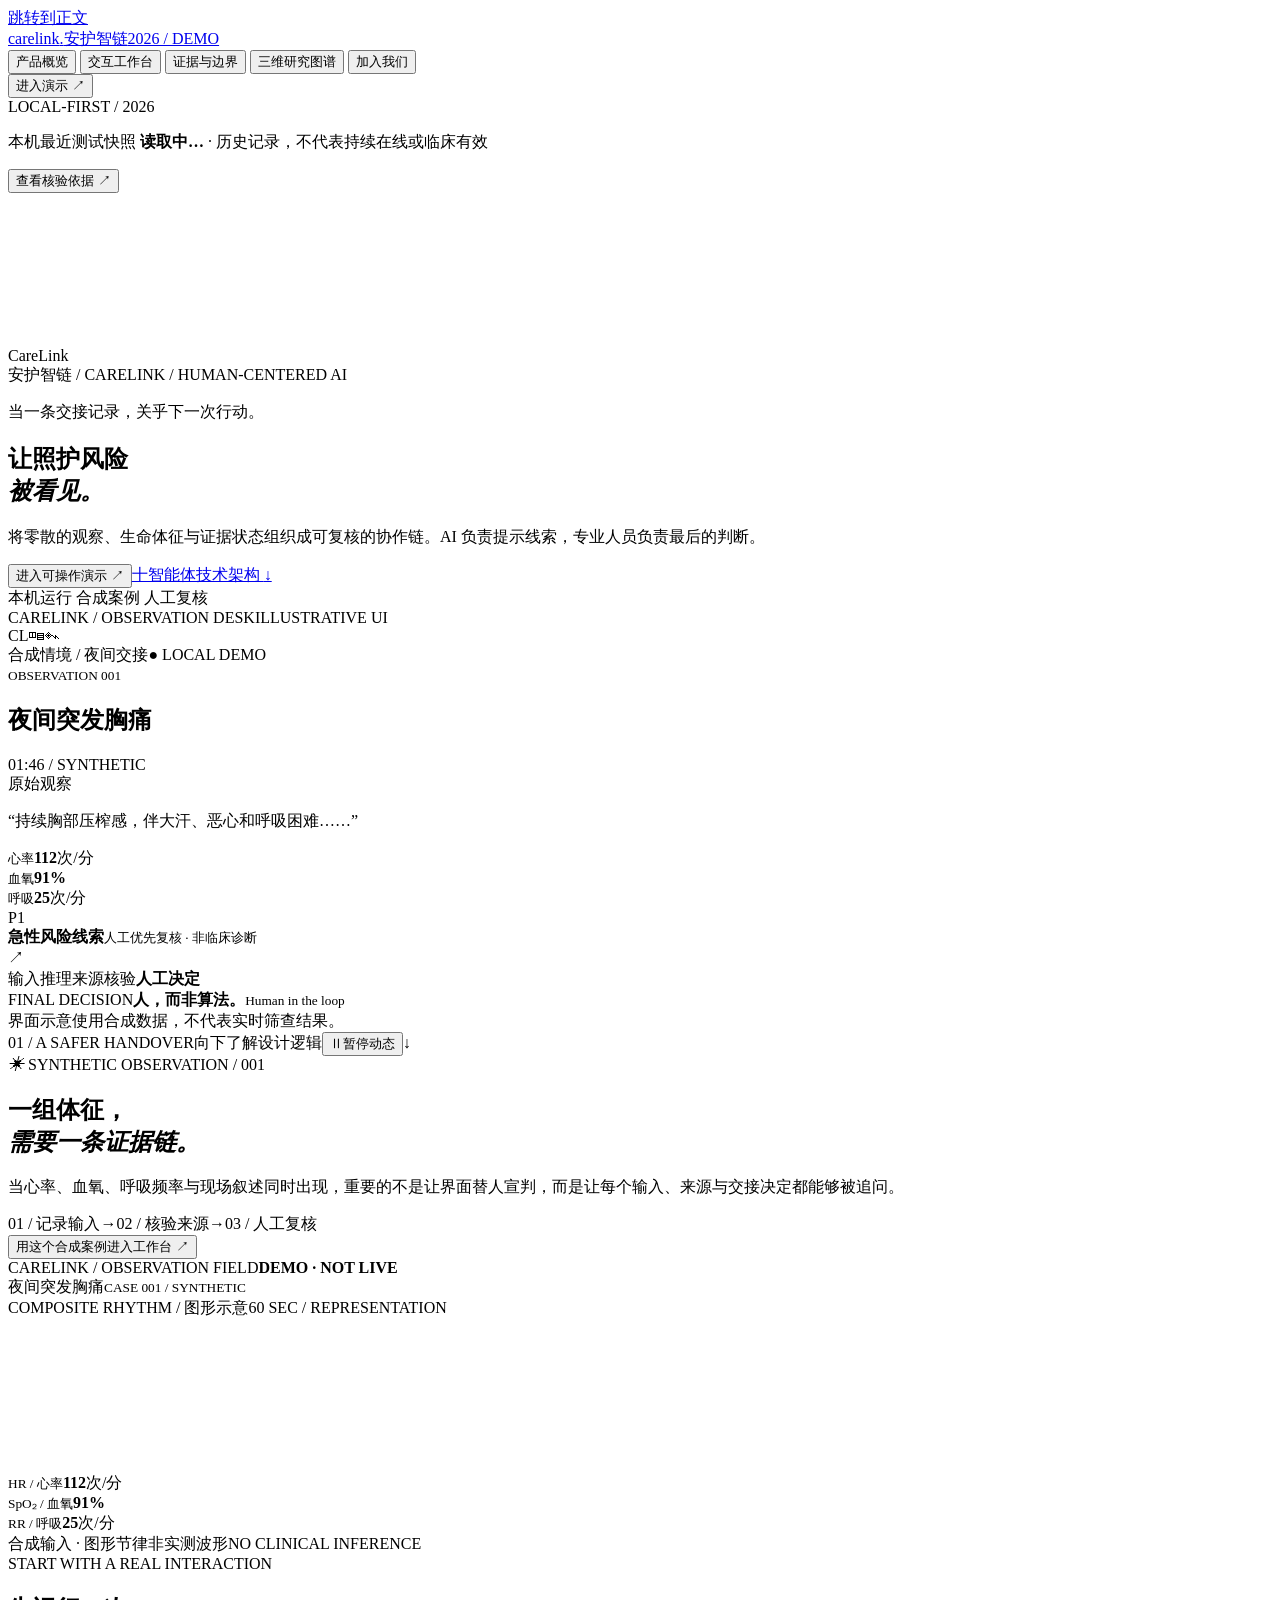
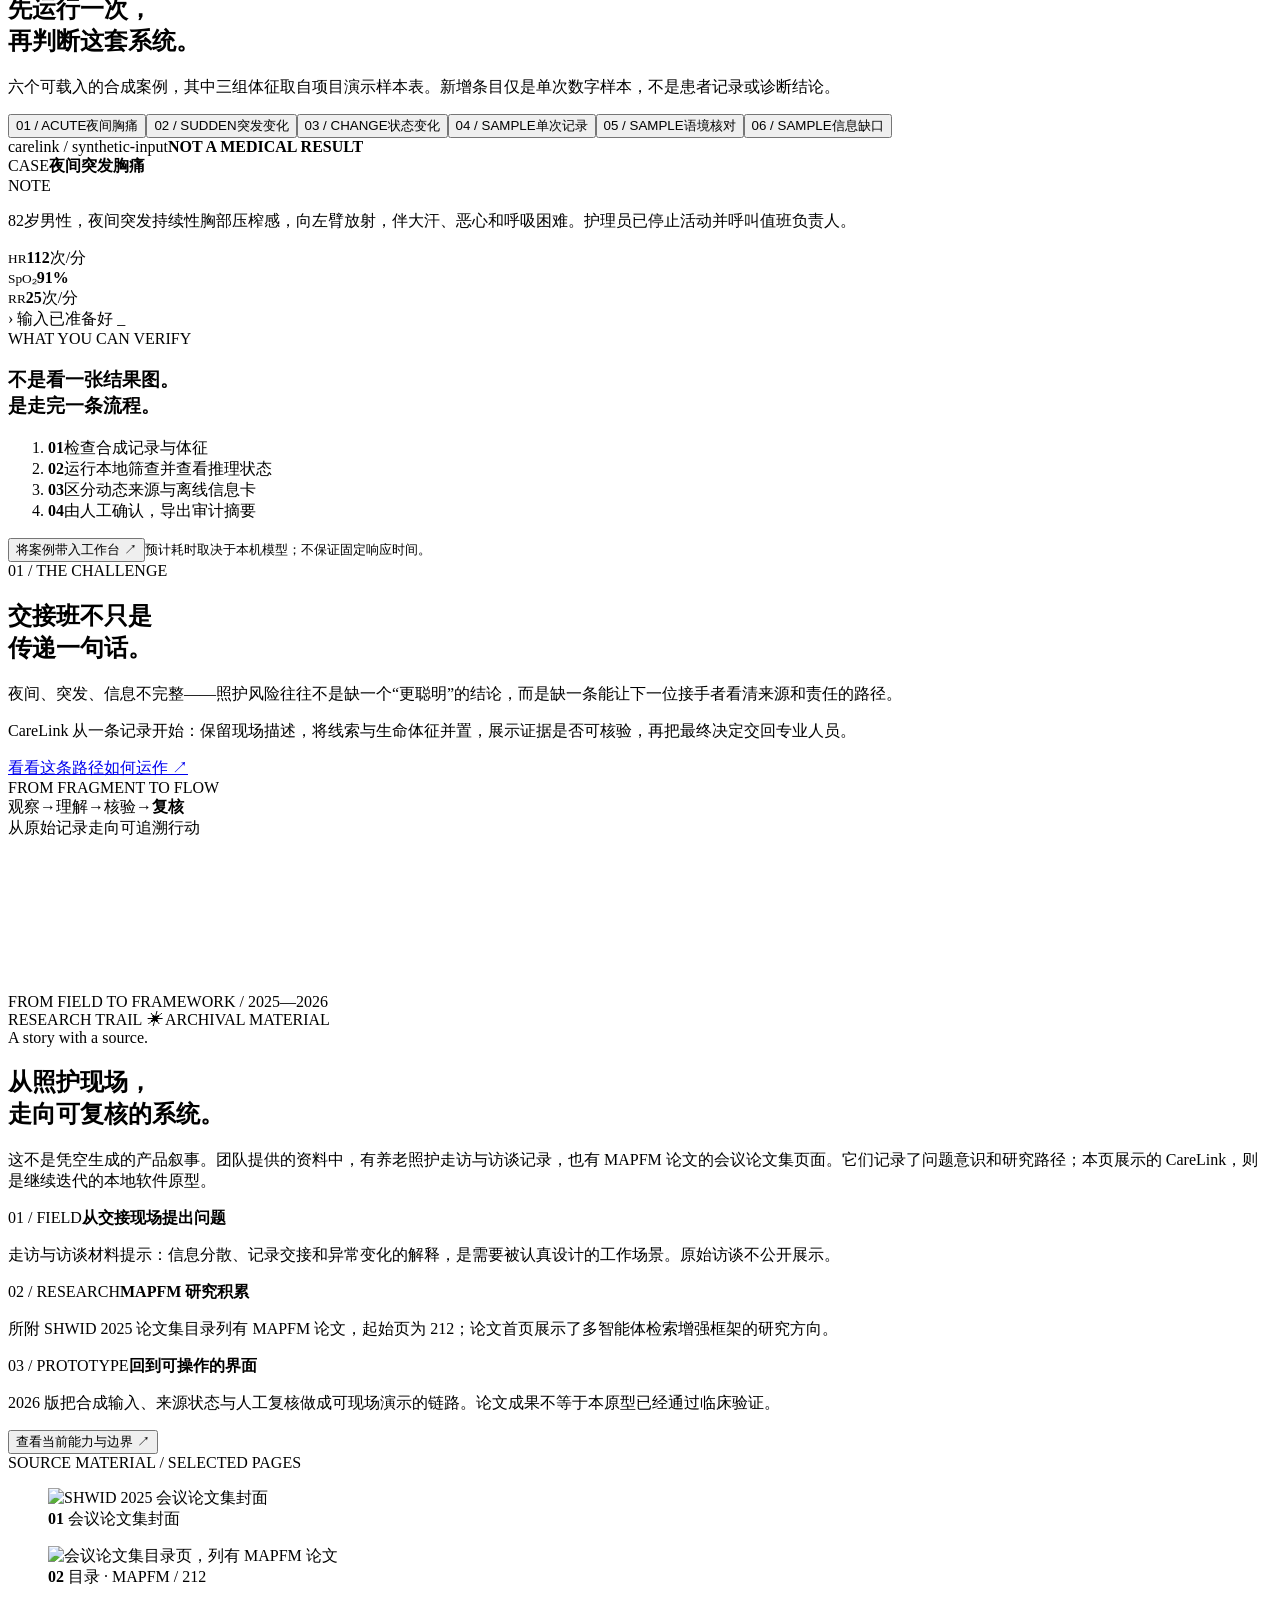
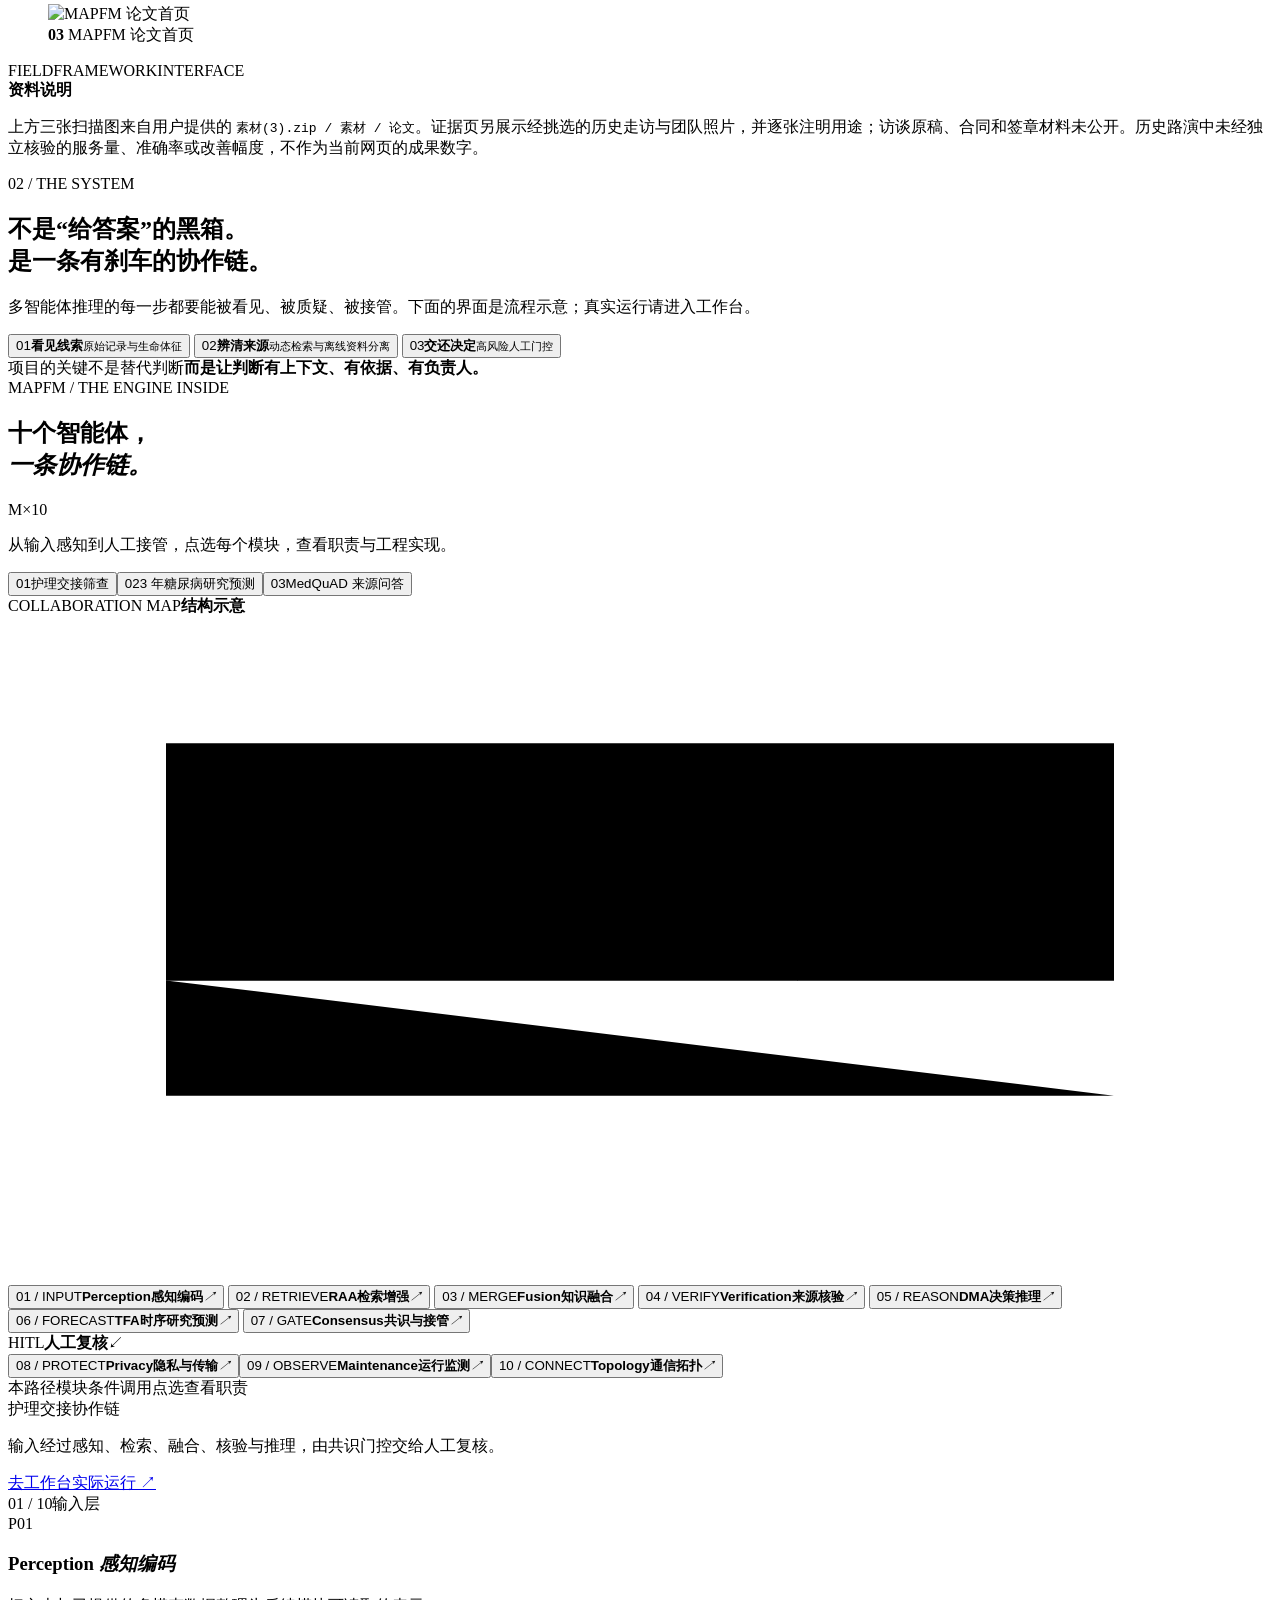
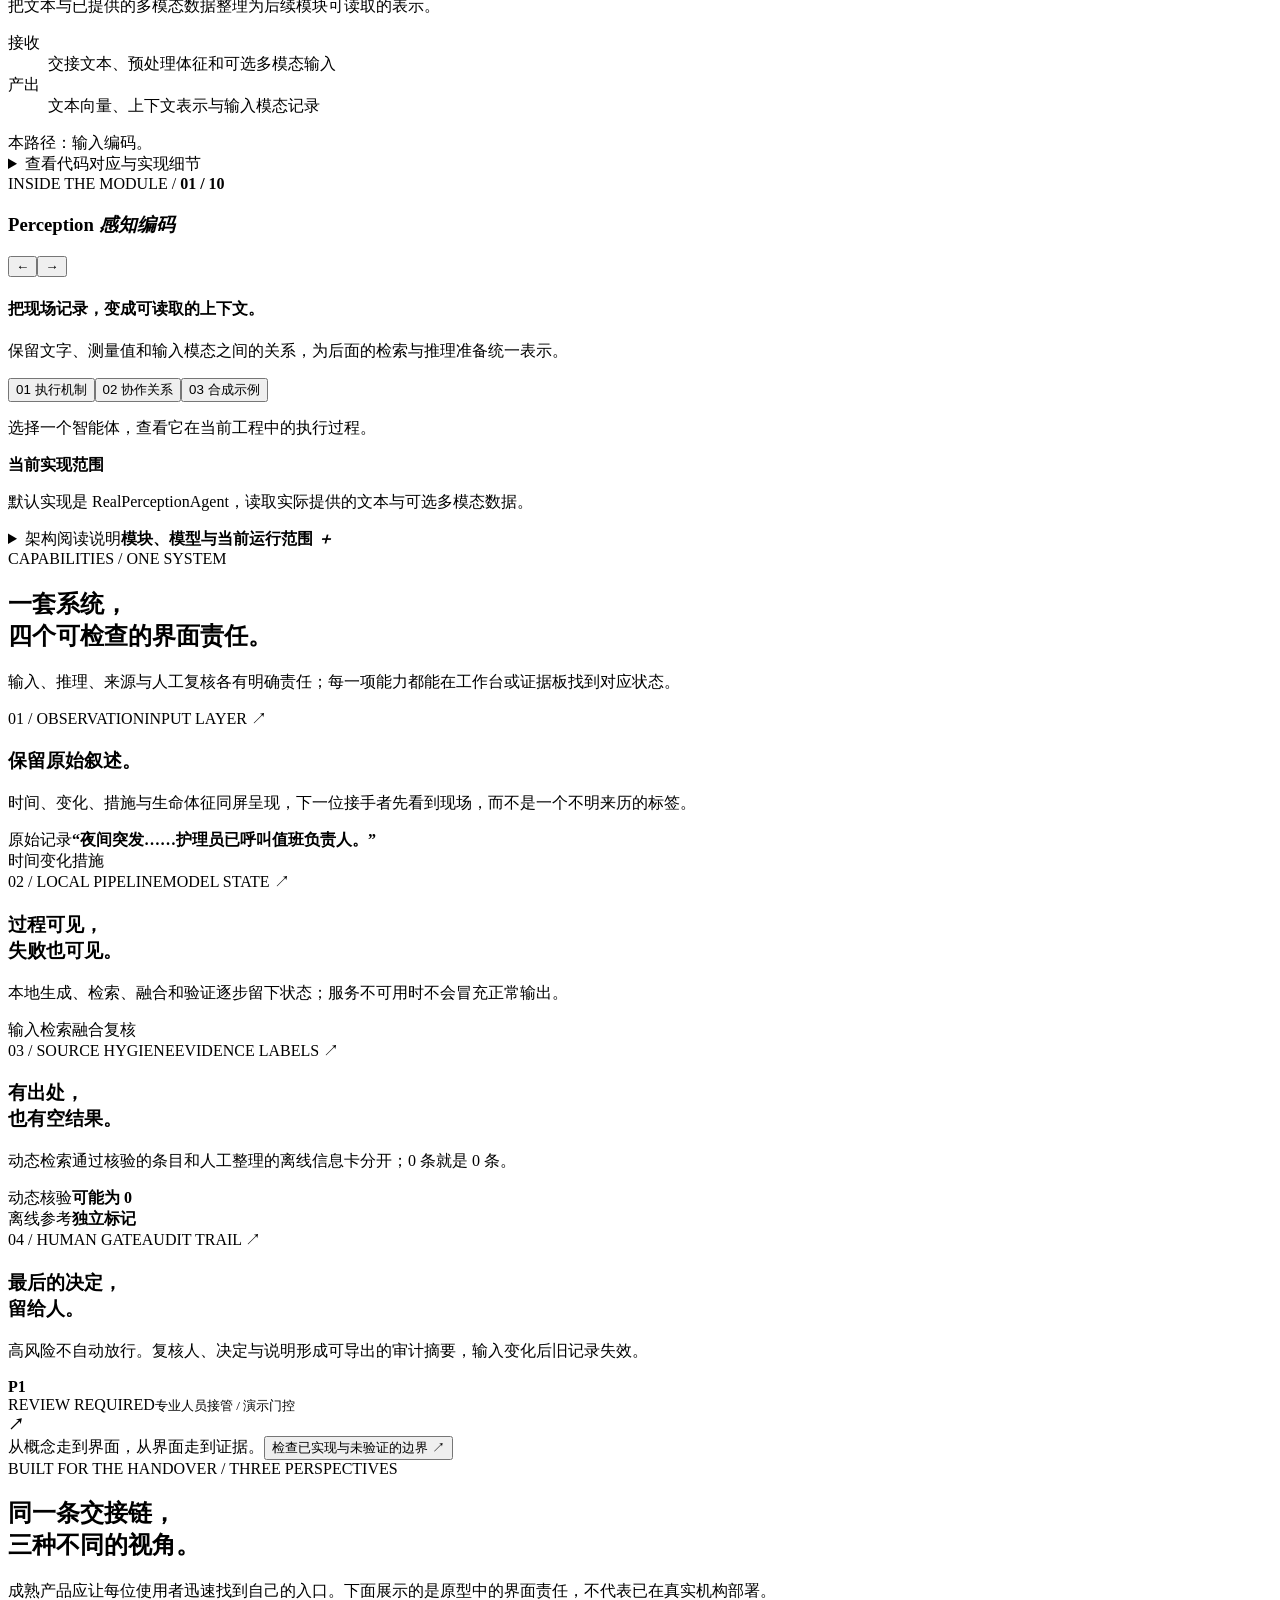
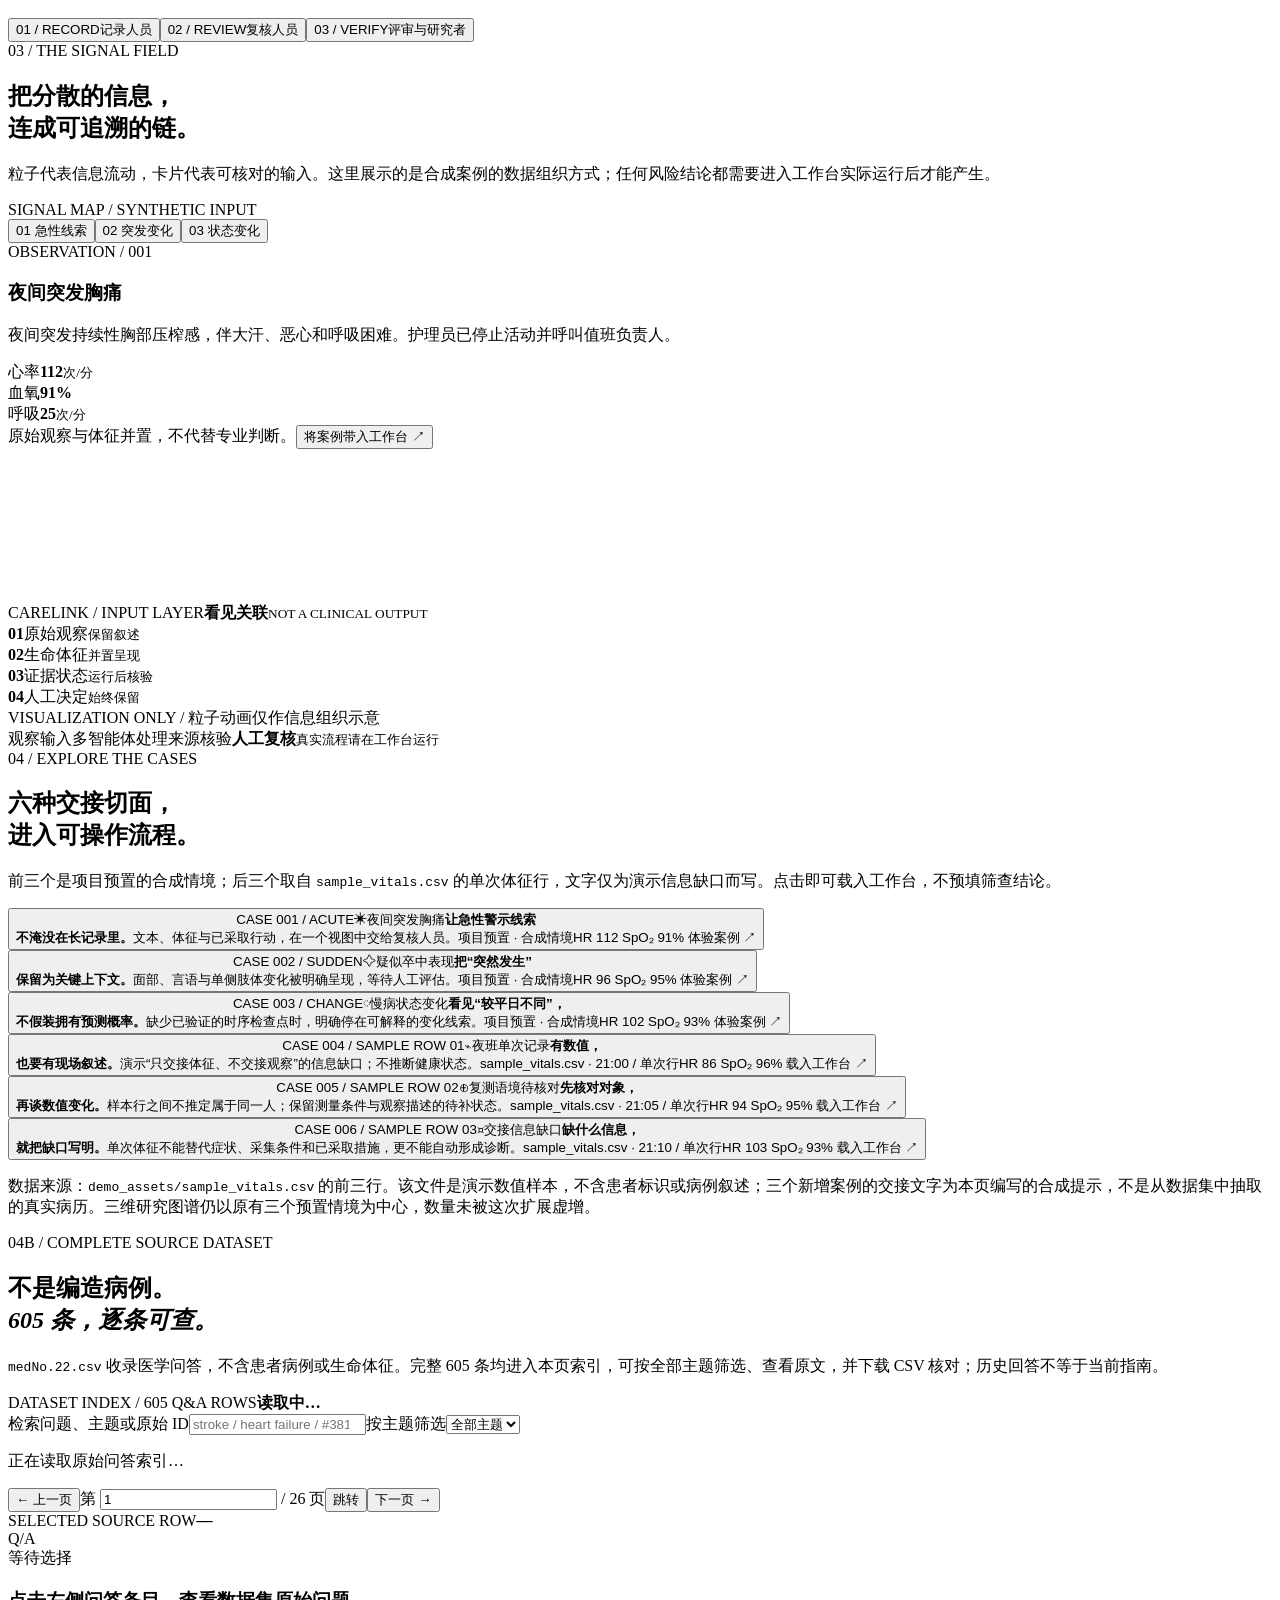
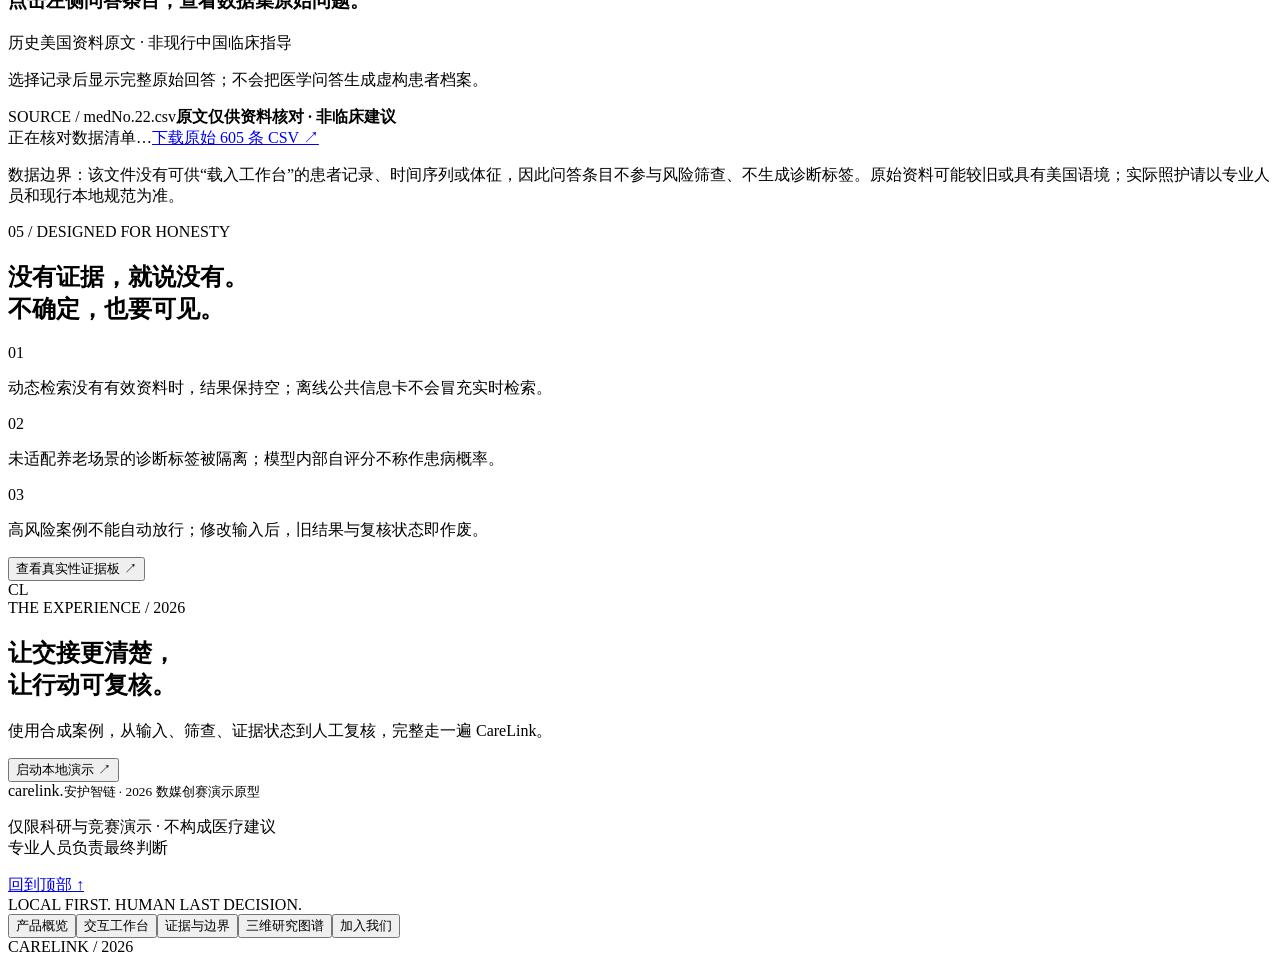
==== index.html @ 4d56eea9 "Publish CareLink website with independent public entry" ====
<!doctype html>
<html lang="zh-CN">
<head>
  <script src="/CareLink-2026/hosting-adapter.js"></script>
  <meta charset="utf-8">
  <meta name="viewport" content="width=device-width, initial-scale=1">
  <meta name="theme-color" content="#101112">
  <meta name="description" content="安护智链 CareLink：面向养老照护交接班的多智能体风险线索筛查、证据核验与人工复核竞赛演示原型。">
  <title>安护智链 CareLink — 让照护风险被看见</title>
  <link rel="stylesheet" href="/CareLink-2026/site.css?v=20261011k">
  <link rel="stylesheet" href="/CareLink-2026/studio.css?v=20261011n">
  <link rel="stylesheet" href="/CareLink-2026/engineering.css?v=20261011a">
  <link rel="stylesheet" href="/CareLink-2026/diabetes.css?v=20261011b">
  <link rel="stylesheet" href="/CareLink-2026/prospective-neural.css?v=20261012c">
  <link rel="stylesheet" href="/CareLink-2026/medquad.css?v=20261012a">
  <link rel="stylesheet" href="/CareLink-2026/medquad-review.css?v=20261014a">
  <link rel="stylesheet" href="/CareLink-2026/medical-language.css?v=20261014a">
  <link rel="stylesheet" href="/CareLink-2026/workspace-guidance.css?v=20261014b">
  <link rel="stylesheet" href="/CareLink-2026/architecture.css?v=20261014c">
  <link rel="stylesheet" href="/CareLink-2026/join-story.css?v=20261020a">
  <script src="/CareLink-2026/particles.js?v=20261011c" defer></script>
  <script src="/CareLink-2026/handoff.js?v=20261014carelink" defer></script>
  <script src="/CareLink-2026/site.js?v=20261014carelink" defer></script>
  <script src="/CareLink-2026/dataset.js?v=20261011d" defer></script>
  <script src="/CareLink-2026/lab-data.js?v=20261014carelink" defer></script>
  <script src="/CareLink-2026/lab3d.js?v=20261014carelink" defer></script>
  <script src="/CareLink-2026/join.js?v=20261014carelink" defer></script>
  <script src="/CareLink-2026/medical.js?v=20261011a" defer></script>
  <script src="/CareLink-2026/diabetes.js?v=20261014carelink" defer></script>
  <script src="/CareLink-2026/prospective-neural.js?v=20261012d" defer></script>
  <script src="/CareLink-2026/medquad.js?v=20261014b" defer></script>
  <script src="/CareLink-2026/medquad-review.js?v=20261014a" defer></script>
  <script src="/CareLink-2026/medical-language.js?v=20261014b" defer></script>
  <script src="/CareLink-2026/architecture-details.js?v=20261014carelink" defer></script>
  <script src="/CareLink-2026/architecture.js?v=20261014c" defer></script>
  <script src="/CareLink-2026/join-story.js?v=20261020a" defer></script>
</head>
<body>
  <a class="skip-link" href="#main">跳转到正文</a>
  <div class="reading-progress" id="reading-progress" aria-hidden="true"></div>
  <div class="site-shell" id="top">
    <header class="site-header">
      <a class="brand" href="/CareLink-2026/" data-nav="home" aria-label="安护智链 CareLink 首页"><span class="brand-mark"><span></span></span><span class="brand-name">carelink<span class="brand-dot">.</span></span><span class="brand-cn">安护智链</span><span class="brand-edition">2026 / DEMO</span></a>
      <nav class="primary-nav" aria-label="主导航">
        <button type="button" data-nav="home" class="nav-link is-active">产品概览</button>
        <button type="button" data-nav="workspace" class="nav-link">交互工作台</button>
        <button type="button" data-nav="evidence" class="nav-link">证据与边界</button>
        <button type="button" data-nav="lab" class="nav-link">三维研究图谱</button>
        <button type="button" data-nav="join" class="nav-link">加入我们</button>
      </nav>
      <button type="button" class="header-action" data-nav="workspace">进入演示 <span aria-hidden="true">↗</span></button>
    </header>
    <div class="release-bar"><div class="wrap release-inner"><span class="release-badge"><i></i> LOCAL-FIRST / 2026</span><p>本机最近测试快照 <strong id="global-test-count">读取中…</strong><span> · 历史记录，不代表持续在线或临床有效</span></p><button type="button" data-nav="evidence">查看核验依据 <span aria-hidden="true">↗</span></button></div></div>

    <main id="main">
      <div id="home-view" class="view">
        <section class="hero" aria-labelledby="hero-title">
          <canvas class="particle-canvas hero-particles" id="hero-particles" aria-hidden="true"></canvas>
          <div class="hero-artword" aria-hidden="true">CareLink</div>
          <div class="hero-noise" aria-hidden="true"></div>
          <div class="hero-orb orb-a" aria-hidden="true"></div>
          <div class="hero-orb orb-b" aria-hidden="true"></div>
          <div class="hero-content wrap">
            <div class="hero-copy">
              <div class="eyebrow light"><span class="eyebrow-line"></span> 安护智链 / CARELINK / HUMAN-CENTERED AI</div>
              <p class="hero-prelude">当一条交接记录，关乎下一次行动。</p>
              <h1 id="hero-title">让照护风险<br><em>被看见<span>。</span></em></h1>
              <p class="hero-description">将零散的观察、生命体征与证据状态组织成可复核的协作链。AI 负责提示线索，专业人员负责最后的判断。</p>
              <div class="hero-actions"><button type="button" class="button button-lime" data-nav="workspace">进入可操作演示 <span>↗</span></button><a class="button button-ghost" href="#mapfm-architecture">十智能体技术架构 <span>↓</span></a></div>
              <div class="hero-meta"><span><i></i> 本机运行</span><span><i></i> 合成案例</span><span><i></i> 人工复核</span></div>
            </div>
            <div class="hero-product" aria-label="合成案例产品界面示意">
              <div class="product-window">
                <div class="window-bar"><div class="window-dots"><b></b><b></b><b></b></div><span>CARELINK / OBSERVATION DESK</span><span>ILLUSTRATIVE UI</span></div>
                <div class="product-layout">
                  <aside class="product-rail"><span class="mini-logo">C<span>L</span></span><span class="rail-icon active">◫</span><span class="rail-icon">▤</span><span class="rail-icon">◈</span><span class="rail-icon bottom">⌁</span></aside>
                  <div class="product-main">
                    <div class="product-topline"><span>合成情境 / 夜间交接</span><span class="tiny-pulse">● LOCAL DEMO</span></div>
                    <div class="product-title-row"><div><small>OBSERVATION 001</small><h2>夜间突发胸痛</h2></div><span class="product-time">01:46 / SYNTHETIC</span></div>
                    <div class="product-observation"><span>原始观察</span><p>“持续胸部压榨感，伴大汗、恶心和呼吸困难……”</p></div>
                    <div class="product-vitals"><div><small>心率</small><strong>112</strong><span>次/分</span></div><div><small>血氧</small><strong>91<span>%</span></strong></div><div><small>呼吸</small><strong>25</strong><span>次/分</span></div></div>
                    <div class="product-alert"><span class="alert-index">P1</span><div><strong>急性风险线索</strong><small>人工优先复核 · 非临床诊断</small></div><span class="alert-arrow">↗</span></div>
                    <div class="product-foot"><span>输入</span><i></i><span>推理</span><i></i><span>来源核验</span><i></i><strong>人工决定</strong></div>
                  </div>
                </div>
              </div>
              <div class="floating-stamp"><span>FINAL DECISION</span><strong>人，而非算法。</strong><small>Human in the loop</small></div>
              <div class="hero-caption">界面示意使用合成数据，不代表实时筛查结果。</div>
            </div>
          </div>
          <div class="hero-bottom wrap"><span>01 / A SAFER HANDOVER</span><span>向下了解设计逻辑</span><button class="motion-toggle" type="button" data-motion-toggle aria-label="暂停粒子动画" aria-pressed="true"><span class="motion-icon" aria-hidden="true">Ⅱ</span><span class="motion-label">暂停动态</span></button><span aria-hidden="true">↓</span></div>
        </section>

        <section class="clinical-readout" aria-labelledby="clinical-readout-title"><div class="wrap clinical-readout-grid"><div class="clinical-readout-copy"><span class="medical-overline"><i aria-hidden="true">✳</i> SYNTHETIC OBSERVATION / 001</span><h2 id="clinical-readout-title">一组体征，<br><em>需要一条证据链。</em></h2><p>当心率、血氧、呼吸频率与现场叙述同时出现，重要的不是让界面替人宣判，而是让每个输入、来源与交接决定都能够被追问。</p><div class="medical-sequence"><span>01 / 记录输入</span><b>→</b><span>02 / 核验来源</span><b>→</b><span>03 / 人工复核</span></div><button type="button" class="medical-cta" id="medical-open-case">用这个合成案例进入工作台 <span>↗</span></button></div><div class="medical-monitor" aria-label="合成案例的生命体征展示，不是实时监测"><div class="medical-monitor-top"><span><i class="medical-cross" aria-hidden="true"></i> CARELINK / OBSERVATION FIELD</span><b>DEMO · NOT LIVE</b></div><div class="medical-monitor-title"><span id="medical-case-title">夜间突发胸痛</span><small>CASE 001 / SYNTHETIC</small></div><div class="medical-wave-label"><span>COMPOSITE RHYTHM / 图形示意</span><span>60 SEC / REPRESENTATION</span></div><canvas class="medical-wave medical-wave-main" id="home-medical-wave" data-medical-rate="112" aria-hidden="true"></canvas><div class="medical-monitor-values"><div><small>HR / 心率</small><strong id="medical-heart">112</strong><span>次/分</span></div><div><small>SpO₂ / 血氧</small><strong id="medical-spo2">91%</strong></div><div><small>RR / 呼吸</small><strong id="medical-breath">25</strong><span>次/分</span></div></div><div class="medical-monitor-foot"><span>合成输入 · 图形节律非实测波形</span><span>NO CLINICAL INFERENCE</span></div></div></div></section>

        <section class="launchpad" id="quick-start" aria-labelledby="launchpad-title"><div class="wrap"><div class="launchpad-head"><div><div class="section-index index-lime">START WITH A REAL INTERACTION</div><h2 id="launchpad-title">先运行一次，<br><span>再判断这套系统。</span></h2></div><p>六个可载入的合成案例，其中三组体征取自项目演示样本表。新增条目仅是单次数字样本，不是患者记录或诊断结论。</p></div><div class="launchpad-shell"><div class="launchpad-tabs" role="tablist" aria-label="快速开始合成案例"><button type="button" role="tab" aria-selected="true" class="is-active" data-launch-case="chest"><span>01 / ACUTE</span>夜间胸痛</button><button type="button" role="tab" aria-selected="false" data-launch-case="stroke"><span>02 / SUDDEN</span>突发变化</button><button type="button" role="tab" aria-selected="false" data-launch-case="change"><span>03 / CHANGE</span>状态变化</button><button type="button" role="tab" aria-selected="false" data-launch-case="baseline"><span>04 / SAMPLE</span>单次记录</button><button type="button" role="tab" aria-selected="false" data-launch-case="recheck"><span>05 / SAMPLE</span>语境核对</button><button type="button" role="tab" aria-selected="false" data-launch-case="context"><span>06 / SAMPLE</span>信息缺口</button></div><div class="launchpad-body"><div class="launchpad-console" role="tabpanel" aria-live="polite"><div class="launchpad-console-head"><span class="console-dots" aria-hidden="true"><i></i><i></i><i></i></span><span>carelink / synthetic-input</span><b>NOT A MEDICAL RESULT</b></div><div class="launchpad-console-main"><div class="console-line"><span>CASE</span><strong id="launch-case-title">夜间突发胸痛</strong></div><div class="console-line note"><span>NOTE</span><p id="launch-case-note">82岁男性，夜间突发持续性胸部压榨感，向左臂放射，伴大汗、恶心和呼吸困难。护理员已停止活动并呼叫值班负责人。</p></div><div class="console-vitals"><div><small>HR</small><strong id="launch-heart">112</strong><span>次/分</span></div><div><small>SpO₂</small><strong id="launch-spo2">91%</strong></div><div><small>RR</small><strong id="launch-breath">25</strong><span>次/分</span></div></div><div class="console-cursor">› 输入已准备好 <span>_</span></div></div></div><div class="launchpad-guide"><span class="launchpad-guide-label">WHAT YOU CAN VERIFY</span><h3>不是看一张结果图。<br>是走完一条流程。</h3><ol><li><b>01</b><span>检查合成记录与体征</span></li><li><b>02</b><span>运行本地筛查并查看推理状态</span></li><li><b>03</b><span>区分动态来源与离线信息卡</span></li><li><b>04</b><span>由人工确认，导出审计摘要</span></li></ol><button type="button" class="button button-lime" id="launch-open-case">将案例带入工作台 <span>↗</span></button><small>预计耗时取决于本机模型；不保证固定响应时间。</small></div></div></div></div></section>

        <section class="manifesto wrap" id="challenge">
          <div class="section-index">01 / THE CHALLENGE</div>
          <div class="manifesto-grid"><h2>交接班不只是<br>传递<span>一句话。</span></h2><div class="manifesto-body"><p>夜间、突发、信息不完整——照护风险往往不是缺一个“更聪明”的结论，而是缺一条能让下一位接手者看清来源和责任的路径。</p><p>CareLink 从一条记录开始：保留现场描述，将线索与生命体征并置，展示证据是否可核验，再把最终决定交回专业人员。</p><a href="#how-it-works" class="text-link">看看这条路径如何运作 <span>↗</span></a></div></div>
          <div class="manifesto-signal"><span class="signal-prompt">FROM FRAGMENT TO FLOW</span><div class="signal-flow"><span>观察</span><b>→</b><span>理解</span><b>→</b><span>核验</span><b>→</b><strong>复核</strong></div><span class="signal-aside">从原始记录走向可追溯行动</span></div>
        </section>

        <section class="research-story" id="research-origin" aria-labelledby="research-title">
          <canvas class="particle-canvas research-particles" id="research-particles" aria-hidden="true"></canvas>
          <div class="wrap research-story-inner">
            <div class="research-story-head"><div class="section-index index-lime">FROM FIELD TO FRAMEWORK / 2025—2026</div><span>RESEARCH TRAIL <i>✳</i> ARCHIVAL MATERIAL</span></div>
            <div class="research-story-grid">
              <div class="research-story-copy">
                <span class="research-handwritten" aria-hidden="true">A story with a source.</span>
                <h2 id="research-title">从照护现场，<br>走向<span>可复核的系统。</span></h2>
                <p class="research-lead">这不是凭空生成的产品叙事。团队提供的资料中，有养老照护走访与访谈记录，也有 MAPFM 论文的会议论文集页面。它们记录了问题意识和研究路径；本页展示的 CareLink，则是继续迭代的本地软件原型。</p>
                <div class="research-timeline" aria-label="项目研究到原型的时间线">
                  <div><span>01 / FIELD</span><strong>从交接现场提出问题</strong><p>走访与访谈材料提示：信息分散、记录交接和异常变化的解释，是需要被认真设计的工作场景。原始访谈不公开展示。</p></div>
                  <div><span>02 / RESEARCH</span><strong>MAPFM 研究积累</strong><p>所附 SHWID 2025 论文集目录列有 MAPFM 论文，起始页为 212；论文首页展示了多智能体检索增强框架的研究方向。</p></div>
                  <div><span>03 / PROTOTYPE</span><strong>回到可操作的界面</strong><p>2026 版把合成输入、来源状态与人工复核做成可现场演示的链路。论文成果不等于本原型已经通过临床验证。</p></div>
                </div>
                <button type="button" class="research-cta" data-nav="evidence">查看当前能力与边界 <span>↗</span></button>
              </div>
              <div class="research-artifacts" aria-label="用户提供的研究材料节选">
                <span class="research-artifacts-label">SOURCE MATERIAL / SELECTED PAGES</span>
                <figure class="artifact artifact-cover"><img src="/CareLink-2026/assets/research/shwid-2025-cover.png" alt="SHWID 2025 会议论文集封面" loading="lazy"><figcaption><b>01</b> 会议论文集封面</figcaption></figure>
                <figure class="artifact artifact-contents"><img src="/CareLink-2026/assets/research/shwid-2025-contents.png" alt="会议论文集目录页，列有 MAPFM 论文" loading="lazy"><figcaption><b>02</b> 目录 · MAPFM / 212</figcaption></figure>
                <figure class="artifact artifact-paper"><img src="/CareLink-2026/assets/research/mapfm-paper-first-page.png" alt="MAPFM 论文首页" loading="lazy"><figcaption><b>03</b> MAPFM 论文首页</figcaption></figure>
                <div class="artifact-trace" aria-hidden="true"><span>FIELD</span><i></i><span>FRAMEWORK</span><i></i><span>INTERFACE</span></div>
              </div>
            </div>
            <div class="research-source-note"><strong>资料说明</strong><p>上方三张扫描图来自用户提供的 <code>素材(3).zip / 素材 / 论文</code>。证据页另展示经挑选的历史走访与团队照片，并逐张注明用途；访谈原稿、合同和签章材料未公开。历史路演中未经独立核验的服务量、准确率或改善幅度，不作为当前网页的成果数字。</p></div>
          </div>
        </section>

        <section class="chapter chapter-dark" id="how-it-works">
          <div class="wrap"><div class="chapter-header"><div><div class="section-index index-lime">02 / THE SYSTEM</div><h2>不是“给答案”的黑箱。<br><span>是一条有刹车的协作链。</span></h2></div><p>多智能体推理的每一步都要能被看见、被质疑、被接管。下面的界面是流程示意；真实运行请进入工作台。</p></div>
            <div class="feature-stage"><div class="feature-switch" role="tablist" aria-label="流程阶段">
              <button type="button" class="feature-tab is-active" role="tab" aria-selected="true" data-feature="observe"><span>01</span><strong>看见线索</strong><small>原始记录与生命体征</small></button>
              <button type="button" class="feature-tab" role="tab" aria-selected="false" data-feature="verify"><span>02</span><strong>辨清来源</strong><small>动态检索与离线资料分离</small></button>
              <button type="button" class="feature-tab" role="tab" aria-selected="false" data-feature="review"><span>03</span><strong>交还决定</strong><small>高风险人工门控</small></button>
            </div><div class="feature-canvas" id="feature-canvas" aria-live="polite"></div></div>
            <div class="chapter-foot"><span>项目的关键不是替代判断</span><strong>而是让判断有上下文、有依据、有负责人。</strong></div>
          </div>
        </section>

        <section class="mapfm-architecture" id="mapfm-architecture" aria-labelledby="architecture-title">
          <div class="wrap">
            <div class="architecture-heading"><div><span class="section-index">MAPFM / THE ENGINE INSIDE</span><h2 id="architecture-title">十个智能体，<br><em>一条协作链。</em></h2></div><div class="architecture-heading-side"><span class="architecture-monogram" aria-hidden="true">M<span>×10</span></span><p>从输入感知到人工接管，点选每个模块，查看职责与工程实现。</p></div></div>
            <div class="architecture-paths" role="group" aria-label="选择要查看的工程调用路径"><button type="button" data-architecture-path="handover" aria-pressed="true" class="is-active"><span>01</span>护理交接筛查</button><button type="button" data-architecture-path="diabetes" aria-pressed="false"><span>02</span>3 年糖尿病研究预测</button><button type="button" data-architecture-path="knowledge" aria-pressed="false"><span>03</span>MedQuAD 来源问答</button></div>
            <div class="architecture-shell">
              <div class="architecture-map"><div class="architecture-map-top"><span>COLLABORATION MAP</span><b>结构示意</b></div>
                <div class="architecture-graph" aria-label="十个可点选的智能体模块">
                  <svg class="architecture-wires" viewBox="0 0 800 420" preserveAspectRatio="none" aria-hidden="true"><defs><linearGradient id="architecture-line" x1="0" y1="0" x2="1" y2="1"><stop stop-color="#a2b998"/><stop offset="1" stop-color="#a87963"/></linearGradient></defs><path d="M100 80H700V230H100"/><path class="architecture-flow" d="M100 80H700V230H100"/><path class="architecture-conditional" d="M500 230V155H300"/><path class="architecture-support-wire" d="M100 230V303H700M400 303V350M135 303V350M665 303V350"/></svg>
                  <button type="button" class="architecture-node is-selected" data-architecture-agent="Perception" aria-pressed="true"><span>01 / INPUT</span><strong>Perception</strong><b>感知编码</b><i aria-hidden="true">↗</i></button>
                  <button type="button" class="architecture-node" data-architecture-agent="RAA" aria-pressed="false"><span>02 / RETRIEVE</span><strong>RAA</strong><b>检索增强</b><i aria-hidden="true">↗</i></button>
                  <button type="button" class="architecture-node" data-architecture-agent="Fusion" aria-pressed="false"><span>03 / MERGE</span><strong>Fusion</strong><b>知识融合</b><i aria-hidden="true">↗</i></button>
                  <button type="button" class="architecture-node" data-architecture-agent="Verification" aria-pressed="false"><span>04 / VERIFY</span><strong>Verification</strong><b>来源核验</b><i aria-hidden="true">↗</i></button>
                  <button type="button" class="architecture-node" data-architecture-agent="DMA" aria-pressed="false"><span>05 / REASON</span><strong>DMA</strong><b>决策推理</b><i aria-hidden="true">↗</i></button>
                  <button type="button" class="architecture-node" data-architecture-agent="TFA" aria-pressed="false"><span>06 / FORECAST</span><strong>TFA</strong><b>时序研究预测</b><i aria-hidden="true">↗</i></button>
                  <button type="button" class="architecture-node" data-architecture-agent="Consensus" aria-pressed="false"><span>07 / GATE</span><strong>Consensus</strong><b>共识与接管</b><i aria-hidden="true">↗</i></button>
                  <div class="architecture-human"><span>HITL</span><strong>人工复核</strong><span aria-hidden="true">↙</span></div>
                  <div class="architecture-support"><button type="button" class="architecture-node" data-architecture-agent="Privacy" aria-pressed="false"><span>08 / PROTECT</span><strong>Privacy</strong><b>隐私与传输</b><i aria-hidden="true">↗</i></button><button type="button" class="architecture-node" data-architecture-agent="Maintenance" aria-pressed="false"><span>09 / OBSERVE</span><strong>Maintenance</strong><b>运行监测</b><i aria-hidden="true">↗</i></button><button type="button" class="architecture-node" data-architecture-agent="Topology" aria-pressed="false"><span>10 / CONNECT</span><strong>Topology</strong><b>通信拓扑</b><i aria-hidden="true">↗</i></button></div>
                </div>
                <div class="architecture-map-key"><span><i></i>本路径模块</span><span><i></i>条件调用</span><span>点选查看职责</span></div>
                <div class="architecture-route" aria-live="polite"><span id="architecture-route-title">护理交接协作链</span><p id="architecture-route-copy">输入经过感知、检索、融合、核验与推理，由共识门控交给人工复核。</p><a id="architecture-run-link" href="/CareLink-2026/?view=workspace#input-title">去工作台实际运行 ↗</a></div>
              </div>
              <aside class="architecture-inspector" aria-live="polite" aria-atomic="true" aria-labelledby="architecture-agent-title"><div class="architecture-inspector-top"><span id="architecture-agent-number">01 / 10</span><span id="architecture-agent-role">输入层</span></div><div class="architecture-agent-mark" id="architecture-agent-mark" aria-hidden="true">P<span>01</span></div><h3 id="architecture-agent-title">Perception <em>感知编码</em></h3><p id="architecture-agent-description">把文本与已提供的多模态数据整理为后续模块可读取的表示。</p><dl><div><dt>接收</dt><dd id="architecture-agent-input">交接文本、预处理体征和可选多模态输入</dd></div><div><dt>产出</dt><dd id="architecture-agent-output">文本向量、上下文表示与输入模态记录</dd></div></dl><div class="architecture-agent-context" id="architecture-agent-context">本路径：输入编码。</div><details class="architecture-code"><summary>查看代码对应与实现细节</summary><code id="architecture-agent-code">mapfm_ecosystem_repaired.py<br>RealPerceptionAgent.encode</code><p id="architecture-agent-method">当前实现从实际输入构建确定性特征，支持接收外部预计算特征。</p></details></aside>
            </div>
            <section class="architecture-handbook" id="architecture-handbook" aria-labelledby="architecture-handbook-title">
              <div class="architecture-handbook-header"><div><span>INSIDE THE MODULE / <b id="architecture-handbook-number">01 / 10</b></span><h3 id="architecture-handbook-title">Perception <em>感知编码</em></h3></div><div class="architecture-handbook-pager" role="group" aria-label="逐个阅读智能体介绍"><button type="button" id="architecture-agent-prev" aria-label="上一个智能体">←</button><button type="button" id="architecture-agent-next" aria-label="下一个智能体">→</button></div></div>
              <div class="architecture-handbook-intro"><h4 id="architecture-handbook-tagline">把现场记录，变成可读取的上下文。</h4><p id="architecture-handbook-purpose">保留文字、测量值和输入模态之间的关系，为后面的检索与推理准备统一表示。</p></div>
              <div class="architecture-detail-tabs" role="group" aria-label="选择智能体介绍视角"><button type="button" data-architecture-detail="mechanism" aria-controls="architecture-handbook-panel" aria-pressed="true" class="is-active">01 执行机制</button><button type="button" data-architecture-detail="collaboration" aria-controls="architecture-handbook-panel" aria-pressed="false">02 协作关系</button><button type="button" data-architecture-detail="example" aria-controls="architecture-handbook-panel" aria-pressed="false">03 合成示例</button></div>
              <div id="architecture-handbook-panel" class="architecture-handbook-panel" aria-live="polite"><p>选择一个智能体，查看它在当前工程中的执行过程。</p></div>
              <div class="architecture-handbook-scope"><b>当前实现范围</b><p id="architecture-handbook-scope">默认实现是 RealPerceptionAgent，读取实际提供的文本与可选多模态数据。</p></div>
            </section>
            <details class="architecture-reading"><summary><span>架构阅读说明</span><b>模块、模型与当前运行范围 <i aria-hidden="true">＋</i></b></summary><div><p>图中十个节点对应工程注册的十个模块。连线和流动效果用于解释调用关系；每次执行状态请到工作台查看。</p><p>三年新发糖尿病由 TFA 的新增研究权重计算；MedQuAD 由独立词面与语义检索模块提供来源答案。图中高亮随所选路径变化，不代表十个模块都训练了相同模型。</p><p>护理交接的 TFA 时序分支依配置与输入执行；未通过任务匹配验证的时序输出不进入交接风险展示。实现说明集中在本区，适用范围与使用提示见工作台的统一说明栏。</p><a href="https://savings-functions-diverse-separate.trycloudflare.com/engineering/status" target="_blank" rel="noopener noreferrer">核对原始工程文件指纹 ↗</a></div></details>
          </div>
        </section>

        <section class="product-universe" aria-labelledby="universe-title"><div class="wrap"><div class="universe-intro"><div><div class="section-index">CAPABILITIES / ONE SYSTEM</div><h2 id="universe-title">一套系统，<br><span>四个可检查的界面责任。</span></h2></div><p>输入、推理、来源与人工复核各有明确责任；每一项能力都能在工作台或证据板找到对应状态。</p></div><div class="universe-grid"><article class="universe-card universe-input"><div class="universe-card-top"><span>01 / OBSERVATION</span><span>INPUT LAYER ↗</span></div><h3>保留原始叙述。</h3><p>时间、变化、措施与生命体征同屏呈现，下一位接手者先看到现场，而不是一个不明来历的标签。</p><div class="universe-note"><span>原始记录</span><strong>“夜间突发……护理员已呼叫值班负责人。”</strong><div><span>时间</span><span>变化</span><span>措施</span></div></div></article><article class="universe-card universe-engine"><div class="universe-card-top"><span>02 / LOCAL PIPELINE</span><span>MODEL STATE ↗</span></div><h3>过程可见，<br>失败也可见。</h3><p>本地生成、检索、融合和验证逐步留下状态；服务不可用时不会冒充正常输出。</p><div class="universe-track" aria-hidden="true"><span>输入</span><i></i><span>检索</span><i></i><span>融合</span><i></i><span>复核</span></div></article><article class="universe-card universe-source"><div class="universe-card-top"><span>03 / SOURCE HYGIENE</span><span>EVIDENCE LABELS ↗</span></div><h3>有出处，<br>也有空结果。</h3><p>动态检索通过核验的条目和人工整理的离线信息卡分开；0 条就是 0 条。</p><div class="universe-source-demo"><div><span>动态核验</span><strong>可能为 0</strong></div><div><span>离线参考</span><strong>独立标记</strong></div></div></article><article class="universe-card universe-human"><div class="universe-card-top"><span>04 / HUMAN GATE</span><span>AUDIT TRAIL ↗</span></div><h3>最后的决定，<br>留给人。</h3><p>高风险不自动放行。复核人、决定与说明形成可导出的审计摘要，输入变化后旧记录失效。</p><div class="universe-human-demo"><strong>P1</strong><div><span>REVIEW REQUIRED</span><small>专业人员接管 / 演示门控</small></div><b>↗</b></div></article></div><div class="universe-foot"><span>从概念走到界面，从界面走到证据。</span><button type="button" class="text-link" data-nav="evidence">检查已实现与未验证的边界 <span>↗</span></button></div></div></section>

        <section class="audience-section" aria-labelledby="audience-title"><div class="wrap"><div class="audience-heading"><div><div class="section-index">BUILT FOR THE HANDOVER / THREE PERSPECTIVES</div><h2 id="audience-title">同一条交接链，<br><span>三种不同的视角。</span></h2></div><p>成熟产品应让每位使用者迅速找到自己的入口。下面展示的是原型中的界面责任，不代表已在真实机构部署。</p></div><div class="audience-shell"><div class="audience-tabs" role="tablist" aria-label="按角色探索 CareLink"><button type="button" role="tab" data-audience="recorder" aria-selected="true" class="is-active"><span>01 / RECORD</span>记录人员</button><button type="button" role="tab" data-audience="reviewer" aria-selected="false"><span>02 / REVIEW</span>复核人员</button><button type="button" role="tab" data-audience="evaluator" aria-selected="false"><span>03 / VERIFY</span>评审与研究者</button></div><div class="audience-panel" id="audience-panel" role="tabpanel" aria-live="polite"></div></div></div></section>

        <section class="signal-atlas" id="signal-atlas" aria-labelledby="atlas-title">
          <div class="wrap">
            <div class="atlas-intro"><div><div class="section-index index-lime">03 / THE SIGNAL FIELD</div><h2 id="atlas-title">把分散的信息，<br><span>连成可追溯的链。</span></h2></div><p>粒子代表信息流动，卡片代表可核对的输入。这里展示的是合成案例的数据组织方式；任何风险结论都需要进入工作台实际运行后才能产生。</p></div>
            <div class="atlas-shell">
              <div class="atlas-toolbar"><span class="atlas-kicker"><i></i> SIGNAL MAP / SYNTHETIC INPUT</span><div class="atlas-case-switch" role="group" aria-label="选择信号地图合成案例"><button type="button" class="is-active" data-atlas-case="chest" aria-pressed="true">01 急性线索</button><button type="button" data-atlas-case="stroke" aria-pressed="false">02 突发变化</button><button type="button" data-atlas-case="change" aria-pressed="false">03 状态变化</button></div></div>
              <div class="atlas-grid">
                <div class="atlas-context"><span class="atlas-overline" id="atlas-number">OBSERVATION / 001</span><h3 id="atlas-case-title">夜间突发胸痛</h3><p id="atlas-case-note">夜间突发持续性胸部压榨感，伴大汗、恶心和呼吸困难。护理员已停止活动并呼叫值班负责人。</p><div class="atlas-vitals"><div><span>心率</span><strong id="atlas-heart">112</strong><small>次/分</small></div><div><span>血氧</span><strong id="atlas-spo2">91%</strong></div><div><span>呼吸</span><strong id="atlas-breath">25</strong><small>次/分</small></div></div><div class="atlas-context-foot"><span>原始观察与体征并置，不代替专业判断。</span><button type="button" id="atlas-open-case">将案例带入工作台 ↗</button></div></div>
                <div class="atlas-visual" aria-label="交接信息流的粒子示意图，不是筛查结果"><canvas class="particle-canvas atlas-particles" id="atlas-particles" aria-hidden="true"></canvas><div class="atlas-axis axis-h"></div><div class="atlas-axis axis-v"></div><div class="atlas-orbit orbit-outer"></div><div class="atlas-orbit orbit-inner"></div><div class="atlas-hub"><span>CARELINK / INPUT LAYER</span><strong>看见关联</strong><small>NOT A CLINICAL OUTPUT</small></div><div class="atlas-node atlas-node-a"><b>01</b><span>原始观察</span><small>保留叙述</small></div><div class="atlas-node atlas-node-b"><b>02</b><span>生命体征</span><small>并置呈现</small></div><div class="atlas-node atlas-node-c"><b>03</b><span>证据状态</span><small>运行后核验</small></div><div class="atlas-node atlas-node-d"><b>04</b><span>人工决定</span><small>始终保留</small></div><div class="atlas-visual-caption">VISUALIZATION ONLY / 粒子动画仅作信息组织示意</div></div>
              </div>
              <div class="atlas-footer"><span>观察输入</span><i></i><span>多智能体处理</span><i></i><span>来源核验</span><i></i><strong>人工复核</strong><small>真实流程请在工作台运行</small></div>
            </div>
          </div>
        </section>

        <section class="cases-section wrap" id="cases">
          <div class="section-index">04 / EXPLORE THE CASES</div>
          <div class="section-heading-row"><h2>六种交接切面，<br><span>进入可操作流程。</span></h2><p>前三个是项目预置的合成情境；后三个取自 <code>sample_vitals.csv</code> 的单次体征行，文字仅为演示信息缺口而写。点击即可载入工作台，不预填筛查结论。</p></div>
          <div class="case-cards">
            <button type="button" class="case-card case-one" data-open-case="chest"><span class="case-number">CASE 001 / ACUTE</span><span class="case-glyph">✳</span><span class="case-label">夜间突发胸痛</span><strong>让急性警示线索<br>不淹没在长记录里。</strong><span class="case-description">文本、体征与已采取行动，在一个视图中交给复核人员。</span><span class="case-source">项目预置 · 合成情境</span><span class="case-foot">HR 112 <i></i> SpO₂ 91% <span>体验案例 ↗</span></span></button>
            <button type="button" class="case-card case-two" data-open-case="stroke"><span class="case-number">CASE 002 / SUDDEN</span><span class="case-glyph">✧</span><span class="case-label">疑似卒中表现</span><strong>把“突然发生”<br>保留为关键上下文。</strong><span class="case-description">面部、言语与单侧肢体变化被明确呈现，等待人工评估。</span><span class="case-source">项目预置 · 合成情境</span><span class="case-foot">HR 96 <i></i> SpO₂ 95% <span>体验案例 ↗</span></span></button>
            <button type="button" class="case-card case-three" data-open-case="change"><span class="case-number">CASE 003 / CHANGE</span><span class="case-glyph">◌</span><span class="case-label">慢病状态变化</span><strong>看见“较平日不同”，<br>不假装拥有预测概率。</strong><span class="case-description">缺少已验证的时序检查点时，明确停在可解释的变化线索。</span><span class="case-source">项目预置 · 合成情境</span><span class="case-foot">HR 102 <i></i> SpO₂ 93% <span>体验案例 ↗</span></span></button>
            <button type="button" class="case-card case-four" data-open-case="baseline"><span class="case-number">CASE 004 / SAMPLE ROW 01</span><span class="case-glyph">⌁</span><span class="case-label">夜班单次记录</span><strong>有数值，<br>也要有现场叙述。</strong><span class="case-description">演示“只交接体征、不交接观察”的信息缺口；不推断健康状态。</span><span class="case-source">sample_vitals.csv · 21:00 / 单次行</span><span class="case-foot">HR 86 <i></i> SpO₂ 96% <span>载入工作台 ↗</span></span></button>
            <button type="button" class="case-card case-five" data-open-case="recheck"><span class="case-number">CASE 005 / SAMPLE ROW 02</span><span class="case-glyph">⊕</span><span class="case-label">复测语境待核对</span><strong>先核对对象，<br>再谈数值变化。</strong><span class="case-description">样本行之间不推定属于同一人；保留测量条件与观察描述的待补状态。</span><span class="case-source">sample_vitals.csv · 21:05 / 单次行</span><span class="case-foot">HR 94 <i></i> SpO₂ 95% <span>载入工作台 ↗</span></span></button>
            <button type="button" class="case-card case-six" data-open-case="context"><span class="case-number">CASE 006 / SAMPLE ROW 03</span><span class="case-glyph">⌑</span><span class="case-label">交接信息缺口</span><strong>缺什么信息，<br>就把缺口写明。</strong><span class="case-description">单次体征不能替代症状、采集条件和已采取措施，更不能自动形成诊断。</span><span class="case-source">sample_vitals.csv · 21:10 / 单次行</span><span class="case-foot">HR 103 <i></i> SpO₂ 93% <span>载入工作台 ↗</span></span></button>
          </div>
          <p class="case-provenance">数据来源：<code>demo_assets/sample_vitals.csv</code> 的前三行。该文件是演示数值样本，不含患者标识或病例叙述；三个新增案例的交接文字为本页编写的合成提示，不是从数据集中抽取的真实病历。三维研究图谱仍以原有三个预置情境为中心，数量未被这次扩展虚增。</p>
        </section>

        <section class="dataset-section" id="dataset-questions" aria-labelledby="dataset-title">
          <div class="wrap dataset-wrap">
            <div class="dataset-heading"><div><span class="section-index index-lime">04B / COMPLETE SOURCE DATASET</span><h2 id="dataset-title">不是编造病例。<br><em>605 条，逐条可查。</em></h2></div><p><code>medNo.22.csv</code> 收录医学问答，不含患者病例或生命体征。完整 605 条均进入本页索引，可按全部主题筛选、查看原文，并下载 CSV 核对；历史回答不等于当前指南。</p></div>
            <div class="dataset-shell">
              <div class="dataset-browser"><div class="dataset-browser-head"><span>DATASET INDEX / 605 Q&amp;A ROWS</span><b id="dataset-count">读取中…</b></div><div class="dataset-controls"><label for="dataset-search">检索问题、主题或原始 ID<input id="dataset-search" type="search" maxlength="100" placeholder="stroke / heart failure / #381" autocomplete="off"></label><label for="dataset-area">按主题筛选<select id="dataset-area"><option value="">全部主题</option></select></label></div><div class="dataset-list" id="dataset-list" aria-live="polite"><p>正在读取原始问答索引…</p></div><form class="dataset-pager" id="dataset-page-form"><button type="button" id="dataset-prev" aria-label="上一页">← 上一页</button><label for="dataset-page">第 <input id="dataset-page" type="number" min="1" value="1" inputmode="numeric" aria-label="页码"> <span id="dataset-page-total">/ 26 页</span></label><button type="submit" id="dataset-go">跳转</button><button type="button" id="dataset-next" aria-label="下一页">下一页 →</button></form></div>
              <aside class="dataset-detail" aria-live="polite"><div class="dataset-detail-top"><span>SELECTED SOURCE ROW</span><b id="dataset-id">—</b></div><div class="dataset-detail-orbit" aria-hidden="true"><i></i><i></i><span>Q/A</span></div><span class="dataset-detail-area" id="dataset-detail-area">等待选择</span><h3 id="dataset-question">点击左侧问答条目，查看数据集原始问题。</h3><span class="dataset-caution">历史美国资料原文 · 非现行中国临床指导</span><p id="dataset-answer">选择记录后显示完整原始回答；不会把医学问答生成虚构患者档案。</p><div class="dataset-detail-foot"><span id="dataset-source">SOURCE / medNo.22.csv</span><strong>原文仅供资料核对 · 非临床建议</strong></div></aside>
            </div>
            <div class="dataset-provenance"><span id="dataset-manifest">正在核对数据清单…</span><a href="https://savings-functions-diverse-separate.trycloudflare.com/site/dataset/source" download="medNo.22.csv">下载原始 605 条 CSV ↗</a></div><p class="dataset-boundary">数据边界：该文件没有可供“载入工作台”的患者记录、时间序列或体征，因此问答条目不参与风险筛查、不生成诊断标签。原始资料可能较旧或具有美国语境；实际照护请以专业人员和现行本地规范为准。</p>
          </div>
        </section>

        <section class="boundary-band"><div class="wrap boundary-grid"><div><div class="section-index index-lime">05 / DESIGNED FOR HONESTY</div><h2>没有证据，就说没有。<br><span>不确定，也要可见。</span></h2></div><div class="boundary-list"><div><span>01</span><p>动态检索没有有效资料时，结果保持空；离线公共信息卡不会冒充实时检索。</p></div><div><span>02</span><p>未适配养老场景的诊断标签被隔离；模型内部自评分不称作患病概率。</p></div><div><span>03</span><p>高风险案例不能自动放行；修改输入后，旧结果与复核状态即作废。</p></div><button type="button" class="text-link light-link" data-nav="evidence">查看真实性证据板 <span>↗</span></button></div></div></section>

        <section class="home-final wrap"><div class="final-art" aria-hidden="true"><div class="art-ring ring-one"></div><div class="art-ring ring-two"></div><div class="art-core">CL</div></div><div class="section-index">THE EXPERIENCE / 2026</div><h2>让交接更清楚，<br><span>让行动可复核。</span></h2><p>使用合成案例，从输入、筛查、证据状态到人工复核，完整走一遍 CareLink。</p><button type="button" class="button button-dark" data-nav="workspace">启动本地演示 <span>↗</span></button></section>
      </div>

      <div id="workspace-view" class="view" hidden>
        <section class="workspace-hero"><canvas class="particle-canvas page-particles" id="workspace-particles" aria-hidden="true"></canvas><div class="page-artword" aria-hidden="true">Observe.</div><div class="wrap workspace-hero-grid"><div><div class="section-index index-lime">LIVE WORKSPACE / SYNTHETIC CASES</div><h1>把一次交接，<br><span>变成可复核的行动。</span></h1><p>从原始观察到人工决定，每个环节都留下可核对的状态。输入仅在本机处理；本原型不提供诊断或临床分诊。</p><div class="workspace-hero-flags"><span>01 合成输入</span><span>02 本地筛查</span><span>03 人工接管</span></div></div><div class="workspace-hero-card"><div class="hero-card-top"><span class="live-dot"></span> LOCAL WORKSPACE <small>2026 / DEMO</small></div><div class="workspace-signal"><div><span>OBSERVATION SIGNAL / GRAPHIC MOTIF</span><b>NOT MEASURED</b></div><canvas id="workspace-medical-wave" class="medical-wave" data-medical-rate="112" aria-hidden="true"></canvas></div><span class="hero-card-label">当前演示场景</span><strong id="workspace-case-label">夜间突发胸痛</strong><div class="workspace-vitals" aria-label="合成案例输入值"><span>HR <b id="workspace-monitor-hr">112</b></span><span>SpO₂ <b id="workspace-monitor-spo2">91%</b></span><span>RR <b id="workspace-monitor-rr">25</b></span></div><p id="workspace-snapshot">最近本机自检快照读取中…</p><div class="hero-card-bottom"><span>合成案例</span><span>非临床决策</span></div></div></div></section>
        <section class="workspace-guidance" id="workspace-guidance" aria-labelledby="workspace-guidance-title">
          <div class="wrap workspace-guidance-shell">
            <div class="workspace-guidance-lead"><span>READ ONCE / WORKSPACE GUIDE</span><h2 id="workspace-guidance-title">使用说明，<br><em>集中在这里。</em></h2><p>本页的自然语言分析、护理交接、两种糖尿病研究计算、医学问答与盲评，共用以下规则。</p><nav aria-label="跳转到工作台功能"><a href="#medical-language-studio">自然语言分析 ↗</a><a href="#input-title">交接与筛查 ↗</a><a href="#diabetes-studio">8 年研究评分 ↗</a><a href="#prospective-neural-lab">3 年 MAPFM ↗</a><a href="#medquad-studio">来源问答 ↗</a><a href="#review-desk">医学盲评 ↗</a></nav></div>
            <div class="workspace-guidance-body">
              <div class="workspace-guidance-row"><b>01 / 能做什么</b><p>完整基线信息可调用 MAPFM TFA 权重，估计未来 3 年新发糖尿病研究风险；另有独立的 Framingham 8 年发表评分。英文医学知识问题进入 MedQuAD 来源检索。其他疾病、缺失指标或矛盾输入不生成概率。</p></div>
              <div class="workspace-guidance-row"><b>02 / 如何输入</b><p>只用合成或充分脱敏的资料，不填写姓名、联系方式、病历号或真实患者交接记录。案例库最多 10 个（6 个预置、4 个自建）；输入改变后旧筛查与复核失效。已确诊糖尿病或数值超出对应模型范围时，系统会拒绝计算。</p></div>
              <div class="workspace-guidance-row"><b>03 / 如何看结果</b><p>3 年权重来自日本公开队列，8 年评分来自美国发表规则，均未在中国目标人群独立外部验证；心率、血氧等交接体征不参与这两项糖尿病计算。百分比不是个人诊断概率，问答检索相关度也不是医学准确率；历史自检快照不代表此刻在线。</p></div>
              <div class="workspace-guidance-row"><b>04 / 如何盲评</b><p>题包与标注只在本机浏览器读取、下载，不会由盲评页自动上传。建议两名医学背景审核者独立标注、分歧交由第三人裁决；分享文件前人工检查是否含个人健康叙述，不要上传第三方网站。</p></div>
              <p class="workspace-guidance-critical">本系统仅供科研与竞赛演示，不用于诊断、分诊或个人医疗决策。急性警示症状应按所在地机构流程由专业人员处理。</p>
            </div>
          </div>
        </section>
        <a class="workspace-guidance-fab" href="#workspace-guidance" aria-label="返回工作台使用说明">使用说明 <span aria-hidden="true">↑</span></a>
        <section class="workspace-wrap wrap">
          <div class="workspace-section-head"><div><div class="section-index">THE HANDOVER FLOW</div><h2>一次运行，五个可见阶段。</h2></div><p>阶段状态随本次页面操作更新。输入改变后，旧筛查结果、人工复核与交接摘要都会失效。</p></div>
          <section class="case-brief" aria-labelledby="case-brief-title"><div class="case-brief-art"><span>FIELD NOTE / <b id="brief-number">001</b></span><div class="case-brief-orbit" aria-hidden="true"><i></i><i></i><b>CL</b></div><strong id="brief-keyword">ACUTE</strong><small>合成情境 · 非真实患者</small></div><div class="case-brief-body"><div class="case-brief-top"><span>ACTIVE CASE FILE</span><span id="brief-index">01 / 06</span></div><h3 id="case-brief-title">夜间突发胸痛</h3><p id="brief-story">急性线索可能被长篇记录淹没。先核对发生时间、伴随表现和已采取行动，再运行本机筛查。</p><small class="brief-source" id="brief-source">项目预置合成情境 · 非真实患者</small><div class="case-brief-bottom"><div><span>本次观察焦点</span><strong id="brief-focus">突发症状与呼叫动作</strong></div><div><span>需要人判断的地方</span><strong id="brief-human">优先级与后续处置</strong></div><button type="button" id="brief-start">前往输入区 <span>↓</span></button></div></div></section>
          <div class="workflow-rail" aria-label="本次演示流程状态"><div data-workflow-stage="input" class="workflow-step is-current"><span class="workflow-index">01</span><div><strong>输入记录</strong><small>合成情境与体征</small></div><b>当前</b></div><div data-workflow-stage="screening" class="workflow-step"><span class="workflow-index">02</span><div><strong>本地筛查</strong><small>等待实际运行</small></div><b>待处理</b></div><div data-workflow-stage="evidence" class="workflow-step"><span class="workflow-index">03</span><div><strong>来源核验</strong><small>动态与离线分开</small></div><b>待处理</b></div><div data-workflow-stage="review" class="workflow-step"><span class="workflow-index">04</span><div><strong>人工复核</strong><small>最终决定归于人</small></div><b>待处理</b></div><div data-workflow-stage="handover" class="workflow-step"><span class="workflow-index">05</span><div><strong>交接摘要</strong><small>本地生成 · 可下载</small></div><b>待处理</b></div></div>
          <div class="run-overview" aria-label="本次运行概览"><div class="run-overview-heading"><span class="bar-pulse"></span><strong>THIS SESSION</strong><small>状态只反映当前页面的这一次操作</small></div><div class="run-overview-grid"><div><span>当前阶段</span><strong id="run-phase">等待输入</strong></div><div><span>案例</span><strong id="run-case">夜间突发胸痛</strong></div><div><span>推理链路</span><strong id="run-engine">尚未运行</strong></div><div><span>动态来源</span><strong id="run-sources">尚未核验</strong></div><div><span>人工决定</span><strong id="run-review">等待运行</strong></div></div></div>
          <section class="engineering-bridge" aria-labelledby="engineering-bridge-title"><div class="engineering-bridge-head"><div><span>ORIGINAL MAPFM × CARELINK / LIVE COMPUTE</span><h2 id="engineering-bridge-title">输入进工程，<em>结果出自运行。</em></h2><p>当前工作台直接调用合并后的原始 MAPFM 预处理与多智能体引擎。单次体征会被解析并参与文本推理，不被伪装成时序预测。</p></div><a href="https://savings-functions-diverse-separate.trycloudflare.com/engineering/status" target="_blank" rel="noopener noreferrer">核对原工程源码指纹 ↗</a></div><div class="engineering-bridge-grid"><div><span>01 / PARSE</span><strong id="engineering-parse">等待输入</strong><small>原工程 CSV 预处理 · 单次体征</small></div><div><span>02 / SOURCE</span><strong id="engineering-source">待读取</strong><small>与最初 MAPFM 代码包逐文件 SHA-256 对照</small></div><div><span>03 / ENGINE</span><strong id="engineering-run">尚未运行</strong><small>实际后端或降级状态以本次响应为准</small></div></div><p class="engineering-bridge-foot"><b id="engineering-route-state">尚未发起工程计算</b><span id="engineering-feed">运行后显示本次输入通道与请求状态；源码一致不代表临床有效。</span></p></section>
          <div class="workbench-titlebar"><div><span class="bar-pulse"></span> CARELINK / OBSERVATION DESK <small>本机交互演示</small></div><span id="workspace-phase">等待输入</span></div>
          <div class="workbench">
            <aside class="workbench-sidebar"><div class="side-title">CASE LIBRARY <span id="case-library-count">06 / 10</span></div><button type="button" data-case="chest" class="case-picker is-active"><small>01 / ACUTE</small><strong>夜间突发胸痛</strong><span>急性线索 · 合成案例</span></button><button type="button" data-case="stroke" class="case-picker"><small>02 / SUDDEN</small><strong>疑似卒中表现</strong><span>突发变化 · 合成案例</span></button><button type="button" data-case="change" class="case-picker"><small>03 / CHANGE</small><strong>慢病状态变化</strong><span>连续观察 · 合成案例</span></button><button type="button" data-case="baseline" class="case-picker"><small>04 / SAMPLE</small><strong>夜班单次记录</strong><span>21:00 · 体征样本</span></button><button type="button" data-case="recheck" class="case-picker"><small>05 / SAMPLE</small><strong>复测语境待核对</strong><span>21:05 · 体征样本</span></button><button type="button" data-case="context" class="case-picker"><small>06 / SAMPLE</small><strong>交接信息缺口</strong><span>21:10 · 体征样本</span></button><div id="custom-case-list" class="custom-case-list"></div><button type="button" id="new-case-button" class="new-case-button">＋ 新建空白演示案例</button><div class="side-boundary"><span>!</span><p>总容量 10：6 个预置 + 最多 4 个自建。自建记录只保存在此浏览器；不要输入真实个人或病历资料。</p></div></aside>
            <section class="workbench-input" aria-labelledby="input-title"><div class="panel-eyebrow"><span>01 / INPUT</span><span>OBSERVATION DESK</span></div><h2 id="input-title">交接班信息</h2><p class="panel-intro">保留现场观察。以下字段会一同进入本次本地筛查，并可在复核后选择存入案例库。</p><div class="input-guide"><span>记录建议包含</span><div><b>发生时间</b><b>观察到的变化</b><b>已采取措施</b></div><small>这些是演示记录要素，不是自动完整性判定。</small></div><form id="screening-form"><div class="handover-grid"><label>案例标题<input id="handover-title" type="text" maxlength="60" required placeholder="例如：夜班观察变化"></label><label>发生时间（可选）<input id="event-time" type="datetime-local"></label></div><label for="case-note">护理交接记录</label><textarea id="case-note" rows="7" required maxlength="2000" placeholder="记录观察到的症状、发生时间和已采取措施。"></textarea><div class="field-caption"><span id="char-count">0 / 2000</span><span>请勿输入可识别个人信息</span></div><div class="handover-grid handover-notes"><label>观察到的变化<textarea id="observed-change" rows="3" maxlength="600" placeholder="相对平日有哪些变化？"></textarea></label><label>已采取措施 / 待交接事项<textarea id="action-taken" rows="3" maxlength="600" placeholder="已通知谁、做了什么，下一班需核对什么？"></textarea></label></div><div class="vitals-heading">生命体征 <span>演示输入</span></div><div class="vitals-grid"><label>心率 <small>次/分</small><input id="heart-rate" type="number" min="30" max="220" required></label><label>血氧 <small>%</small><input id="spo2" type="number" min="50" max="100" required></label><label>体温 <small>℃</small><input id="temperature" type="number" min="33" max="43" step="0.1" required></label><label>呼吸 <small>次/分</small><input id="respiratory-rate" type="number" min="5" max="60" required></label></div><label class="force-row"><input id="force-high-risk" type="checkbox"><span>演示中强制进入高风险人工复核流程</span></label><button id="run-button" type="submit" class="button button-run">开始风险筛查 <span>↗</span></button><p class="input-disclaimer">本工具仅用于科研与竞赛演示。急性警示症状请按所在地机构流程处理。</p></form></section>
            <section class="workbench-output" aria-labelledby="output-title"><div class="panel-eyebrow"><span>02 / OUTPUT</span><span id="result-state">WAITING FOR INPUT</span></div><h2 id="output-title">筛查与复核</h2><p class="panel-intro">结果只来自本次实际运行。未运行前不展示预设结论或虚构证据。</p><div id="screening-output" class="output-content" aria-live="polite"><div class="output-idle"><div class="idle-symbol">✳</div><strong>等待一次安全的演示输入</strong><p>载入案例并开始筛查。真实运行后的线索、证据状态与人工复核入口会在这里出现。</p><div class="idle-progress"><span>输入</span><i></i><span>核验</span><i></i><span>复核</span></div></div></div></section>
          </div>
          <section class="handover-packet" id="handover-packet" aria-labelledby="handover-packet-heading" hidden><div class="handover-packet-head"><div><span>05 / REVIEWED HANDOVER · 当前页面</span><h2 id="handover-packet-heading">复核之后，<em>形成可交付的记录。</em></h2><p>仅在本次实际筛查和人工复核完成后生成。组织输入与决定，不自动补写医学结论。</p></div><b aria-hidden="true">CL / 05</b></div><div class="handover-packet-grid"><div class="handover-packet-main"><span>OBSERVATION / 原始交接</span><h3 id="handover-packet-title"></h3><p id="handover-packet-note"></p><dl><div><dt>发生时间</dt><dd id="handover-packet-time"></dd></div><div><dt>观察变化</dt><dd id="handover-packet-change"></dd></div><div><dt>已采取 / 待交接</dt><dd id="handover-packet-action"></dd></div><div><dt>演示体征</dt><dd id="handover-packet-vitals"></dd></div></dl></div><div class="handover-packet-verification"><span>SCREENING × SOURCE / 本次实际响应</span><strong id="handover-packet-priority"></strong><p id="handover-packet-clue"></p><small id="handover-packet-sources"></small><small id="handover-packet-engine"></small><hr><span>HUMAN REVIEW / 最终决定归于人</span><strong id="handover-packet-decision"></strong><p id="handover-packet-review"></p><small id="handover-packet-id"></small></div></div><div class="handover-packet-foot"><p>只使用合成或充分脱敏内容。下载仅在当前浏览器生成文本文件，不向外发送；此单不构成病历、诊断、医嘱或真实临床交接凭证。</p><button type="button" id="download-handover">下载本次交接摘要 TXT ↓</button></div></section>
          <section class="session-journal" aria-labelledby="journal-title"><div class="session-journal-head"><div><span class="section-index index-lime">SESSION JOURNAL / 仅当前页面</span><h2 id="journal-title">一条可回看的<br><em>操作轨迹。</em></h2><p>这里记录本次页面的操作状态，不保存交接原文、姓名或病历信息；刷新页面即重置。</p></div><div class="journal-seal" aria-hidden="true">TRACE<br><b>↗</b></div></div><div class="session-journal-main"><ol id="session-events" class="session-events" aria-live="polite"></ol><div class="journal-checkpoints" aria-label="本次尚待完成的检查点"><span>WHAT HAPPENS NEXT / 状态检查点</span><div><b>01</b><strong>实际运行</strong><small id="checkpoint-run">尚未运行</small></div><div><b>02</b><strong>来源说明</strong><small id="checkpoint-source">尚未核验</small></div><div><b>03</b><strong>人工接管</strong><small id="checkpoint-human">等待结果</small></div></div><aside class="journal-contract"><span>OUTPUT / HANDOVER CONTRACT</span><h3>带走的不是一句<br>“AI 认为”。</h3><div><b>01</b><p>运行链路与优先级线索<br><small>只反映这一次合成案例</small></p></div><div><b>02</b><p>来源状态与不确定性<br><small>动态检索、离线卡分别标记</small></p></div><div><b>03</b><p>人工决定与审计摘要<br><small>高风险不自动放行</small></p></div><button type="button" data-nav="evidence">对照证据与边界 <span>↗</span></button></aside></div></section>
        </section>
      </div>

      <div id="evidence-view" class="view" hidden>
        <section class="evidence-stage"><canvas class="particle-canvas page-particles" id="evidence-particles" aria-hidden="true"></canvas><div class="page-artword" aria-hidden="true">Evidence.</div><div class="wrap evidence-stage-grid"><div><div class="section-index index-lime">PROOF, NOT PROMISES / 2026</div><h1>主张有边界，<br><span>证据有出处。</span></h1><p>把能运行的原型、最近的本机快照和仍未验证的能力分开展示。评审可以逐项追问，不必相信一张静态宣传图。</p><div class="evidence-stage-actions"><a href="https://savings-functions-diverse-separate.trycloudflare.com/site/status" target="_blank" rel="noopener noreferrer" class="button button-lime">查看原始状态 JSON <span>↗</span></a><button type="button" class="button button-ghost" data-nav="workspace">现场运行工作台 <span>↗</span></button></div></div><div class="evidence-signal" aria-label="主张边界示意"><div class="evidence-signal-ring ring-a"></div><div class="evidence-signal-ring ring-b"></div><div class="evidence-signal-core"><small>CLAIM / EVIDENCE</small><strong>先核验，<br>再陈述。</strong></div><span class="signal-tag tag-a">可运行 ≠ 临床有效</span><span class="signal-tag tag-b">快照 ≠ 实时在线</span><span class="signal-tag tag-c">来源 ≠ 医学结论</span></div></div></section>
        <section class="evidence-content wrap"><div class="evidence-section-top"><div><div class="section-index">01 / CURRENT LOCAL SNAPSHOT</div><h2>本机最近留下的，<br><span>可复核记录。</span></h2></div><p>以下数字由本机测试 XML 与合成案例自检 JSON 读取。时间戳属于历史运行，不是持续在线监控。</p></div><div class="evidence-metrics" id="evidence-metrics" aria-live="polite"><div><span>自动化测试 / 最近报告</span><strong>读取中…</strong><small>失败与跳过均不计入通过</small></div><div><span>本地 Ollama / 最近自检</span><strong>读取中…</strong><small>不保证此刻仍然在线</small></div><div><span>临床使用资格</span><strong>未获准</strong><small>没有独立外部临床验证</small></div><div><span>合成案例 / 最近链路耗时</span><strong>读取中…</strong><small>历史单次运行，不代表性能承诺</small></div></div><div class="evidence-snapshot-line"><span class="bar-pulse"></span><p id="evidence-timestamp">测试结果是带时间戳的本地快照，不代表服务始终在线。</p><span id="evidence-dynamic-count">动态证据：待读取</span></div>
          <section class="snapshot-diagnostics" aria-labelledby="diagnostics-title"><div class="diagnostics-heading"><div><span>READ THE SNAPSHOT</span><h3 id="diagnostics-title">把“通过”拆开看。</h3></div><p>这些字段直接来自最近一次本机报告；无法读取时如实显示“不可读”。要知道现在能否运行，请在工作台发起新请求。</p></div><div class="diagnostics-grid"><div><span>TEST SUITE / 自动化</span><strong id="diag-tests">待读取</strong><small>总数 / 失败 / 错误 / 跳过</small></div><div><span>GENERATION / 本地生成</span><strong id="diag-generation">待读取</strong><small>历史自检中的生成标记</small></div><div><span>FALLBACK / 降级</span><strong id="diag-fallback">待读取</strong><small>降级不能算 Ollama 验证成功</small></div><div><span>RETRIEVAL / 动态来源</span><strong id="diag-retrieval">待读取</strong><small>通过来源核验的条目数</small></div></div><div class="diagnostics-foot"><span>SNAPSHOT ≠ LIVE TELEMETRY</span><button type="button" data-nav="workspace">运行合成案例，核对现在 <b>↗</b></button></div></section>
          <div class="source-chain" aria-labelledby="source-chain-title"><div class="source-chain-intro"><span class="section-index">ARCHIVE × BUILD × VALIDATION</span><h2 id="source-chain-title">同样叫“证据”，<br><em>证明的事情并不一样。</em></h2><p>我们把附件中的历史材料和当前代码、测试分层呈现。论文能说明研究路径，软件测试能说明功能行为；两者都不能单独推出临床有效性。</p></div><div class="source-chain-grid"><div><span>01 / ARCHIVE</span><strong>研究与走访资料</strong><p>SHWID 2025 论文集扫描件、走访与访谈材料。用于追溯问题来源和研究方向；隐私材料不公开。</p><small>可以说明：研究历程</small></div><div><span>02 / CURRENT BUILD</span><strong>当前本机原型</strong><p>可操作界面、合成案例、状态 JSON 与带时间戳的自动化测试。用于核对本版功能是否按设计运行。</p><small>可以说明：软件行为</small></div><div><span>03 / NOT YET</span><strong>独立外部验证</strong><p>尚无充分的外部临床验证与真实场景效果评估。历史路演材料中的准确率、服务量和改善率不转写为本版成果。</p><small>不能宣称：临床效果</small></div></div><a href="/CareLink-2026/?view=home#research-origin" class="source-chain-link">回看研究来源章节 <span>↗</span></a></div>
          <section class="material-archive" aria-labelledby="material-title"><div class="material-head"><div><span class="section-index">02 / SELECTED MATERIAL ARCHIVE</span><h2 id="material-title">让材料出现，<br><em>也让范围说话。</em></h2></div><p>从你提供的素材中选择更多现场、团队讨论和研究档案。每张图都标明它能支持的主张与不能推出的结论；不公开原始访谈记录或个人信息。</p></div><div class="material-shell"><div class="material-preview"><img id="material-image" src="/CareLink-2026/assets/archive/field-visit.jpeg" alt="历史路演资料中的实地走访合影"><div class="material-preview-overlay"><span id="material-kind">FIELD ARCHIVE / 走访记录</span><strong id="material-overprint">走进现场，<br>但不把走访写成部署。</strong></div></div><div class="material-index"><div class="material-index-top"><span>ARCHIVE INDEX</span><b id="material-current">01 / 06</b></div><div class="material-tabs" role="tablist" aria-label="切换材料档案"><button type="button" data-material="visit" role="tab" aria-selected="true" class="is-active"><span>01 / FIELD VISIT</span><strong>实地走访</strong></button><button type="button" data-material="pharmacy" role="tab" aria-selected="false"><span>02 / FIELD SCENE</span><strong>华圣现场</strong></button><button type="button" data-material="session" role="tab" aria-selected="false"><span>03 / DISCUSSION</span><strong>围桌交流</strong></button><button type="button" data-material="team" role="tab" aria-selected="false"><span>04 / TEAM WORK</span><strong>团队协作</strong></button><button type="button" data-material="paper" role="tab" aria-selected="false"><span>05 / RESEARCH</span><strong>研究文献</strong></button><button type="button" data-material="interface" role="tab" aria-selected="false"><span>06 / HISTORY</span><strong>旧版界面</strong></button></div><div class="material-description"><h3 id="material-title-detail">历史走访照片</h3><p id="material-context">来自既有路演资料的实地走访影像，可追溯项目的问题发现与交流过程。照片中的场景不等于当前软件已在该机构部署。</p><dl><div><dt>可以支持</dt><dd id="material-can">曾开展实地走访与需求讨论</dd></div><div><dt>不能推出</dt><dd id="material-cannot">机构授权、正式部署或临床效果</dd></div></dl><small id="material-origin">来源：11+智弈护晓.zip / 历史路演 PPT 图片</small><a id="material-open" href="/CareLink-2026/assets/archive/field-visit.jpeg" target="_blank" rel="noopener noreferrer">查看当前材料原图 <span>↗</span></a></div></div></div></section>
          <div class="evidence-split-head"><div><div class="section-index">03 / CLAIM LEDGER</div><h2>每一项主张，<br><span>都标出状态与依据。</span></h2></div><p>筛选能力状态，查看对应的代码、测试或快照线索。页面列出的文件名是本地核验路径，不是临床证据。</p></div><div class="claim-filter" role="group" aria-label="按主张状态筛选"><button type="button" data-claim-filter="all" class="is-active" aria-pressed="true">全部 <span>08</span></button><button type="button" data-claim-filter="implemented" aria-pressed="false">已实现 <span>02</span></button><button type="button" data-claim-filter="limited" aria-pressed="false">有限证据 <span>04</span></button><button type="button" data-claim-filter="unverified" aria-pressed="false">未验证 / 不宣称 <span>02</span></button></div><p class="claim-count" id="evidence-claim-count" aria-live="polite">显示 8 项主张</p>
          <div class="claim-explorer"><div class="claim-ledger" aria-label="选择主张查看核验档案">
            <article class="claim-row" data-claim-state="implemented"><div class="claim-row-index">01 / IMPLEMENTED</div><div><span class="claim-status status-ok">已实现</span><h3>本地多智能体筛查流程</h3><p>输入、检索、融合、验证和人工门控可由工作台调用；优先级只是演示线索。</p></div><div class="claim-source"><span>核验路径</span><code>api.py · careguard_presenter.py<br>tests/test_integration.py</code></div></article>
            <article class="claim-row" data-claim-state="limited"><div class="claim-row-index">02 / SNAPSHOT</div><div><span class="claim-status status-limited">最近快照</span><h3>本地 Ollama 推理</h3><p>最近合成案例自检记录了本机生成与是否降级；历史成功不能证明服务此刻在线。</p></div><div class="claim-source"><span>核验路径</span><code>careguard_live_smoke_latest.json<br>careguard_smoke.py</code></div></article>
            <article class="claim-row" data-claim-state="limited"><div class="claim-row-index">03 / SOURCE STATE</div><div><span class="claim-status status-limited">有限证据</span><h3>动态证据与离线资料分离</h3><p>最近自检的动态证据数量见上方；离线公共信息卡单列，不补造成实时检索结果。</p></div><div class="claim-source"><span>核验路径</span><code>careguard_presenter.py<br>tests/test_competition_evidence.py</code></div></article>
            <article class="claim-row" data-claim-state="implemented"><div class="claim-row-index">04 / HUMAN GATE</div><div><span class="claim-status status-ok">已实现</span><h3>人工复核与审计导出</h3><p>P1 案例没有“常规观察”选项且说明必填；导出不自动包含交接原文。</p></div><div class="claim-source"><span>核验路径</span><code>careguard_presenter.py<br>tests/test_careguard_presenter.py</code></div></article>
            <article class="claim-row" data-claim-state="limited"><div class="claim-row-index">05 / DISABLED</div><div><span class="claim-status status-limited">未启用</span><h3>时序恶化概率与旧诊断标签</h3><p>时序检查点未通过任务匹配验证；旧模型诊断标签被隔离，不参与本版参赛分流。</p></div><div class="claim-source"><span>核验路径</span><code>careguard_presenter.py<br>tests/test_competition_readiness.py</code></div></article>
            <article class="claim-row" data-claim-state="unverified"><div class="claim-row-index">06 / NOT PROVEN</div><div><span class="claim-status status-no">未验证</span><h3>外部临床有效性</h3><p>没有独立外部临床验证。可运行的软件原型不能等同于诊断准确率或治疗效果。</p></div><div class="claim-source"><span>主张边界</span><code>不宣称临床有效性<br>不用于医疗决策</code></div></article>
            <article class="claim-row" data-claim-state="unverified"><div class="claim-row-index">07 / OUT OF SCOPE</div><div><span class="claim-status status-no">不属于成果</span><h3>护理机器人与床头硬件</h3><p>本次参赛成果是软件应用；不把未交付的硬件或机构降本数据写成已实现功能。</p></div><div class="claim-source"><span>主张边界</span><code>COMPETITION_UPGRADE.md<br>EVIDENCE_MATRIX.md</code></div></article>
            <article class="claim-row" data-claim-state="limited"><div class="claim-row-index">08 / COHORT SCORE</div><div><span class="claim-status status-limited">已实现 / 待外部验证</span><h3>8 年新发糖尿病研究评分</h3><p>实际数值驱动、逐项计分；来源为 Framingham 发表模型。不是本项目训练的中国人群预测模型。</p></div><div class="claim-source"><span>核验路径</span><code>diabetes_risk.py<br>tests/test_diabetes_risk.py</code></div></article>
          </div><aside class="claim-inspector" id="claim-inspector" aria-live="polite" aria-label="主张核验档案"><div class="claim-inspector-top"><span>CLAIM FILE / <b id="claim-file-number">01</b></span><span id="claim-file-status">已实现</span></div><h3 id="claim-file-title">本地多智能体筛查流程</h3><p id="claim-file-summary"></p><div class="claim-inspector-section"><span>WHAT CAN BE CHECKED / 可核查</span><p id="claim-file-check"></p></div><div class="claim-inspector-section"><span>BOUNDARY / 不可据此推断</span><p id="claim-file-boundary"></p></div><div class="claim-inspector-section"><span>VERIFICATION PATH / 核验路径</span><div id="claim-file-paths" class="claim-paths"></div></div><div class="claim-inspector-foot"><span>代码与本地快照不是临床有效性证据。</span><button type="button" data-nav="workspace">现场运行 ↗</button></div></aside></div>
          <div class="evidence-method"><div><div class="section-index index-lime">03 / HOW TO VERIFY</div><h2>评审现场，<br>按这条路径核对。</h2><p>先看可运行链路，再看来源与审计，最后看明确没有完成的验证。</p></div><div class="method-steps"><div><span>01</span><div><strong>复现本机测试</strong><p>运行自动化测试，并保留带结果的 XML 报告。</p><code>python -m pytest -q --junitxml=artifacts/competition/careguard_pytest_latest.xml</code></div></div><div><span>02</span><div><strong>执行合成案例自检</strong><p>要求本地 Ollama 生成；失败或降级不得记为验证成功。</p><code>python careguard_smoke.py --require-ollama</code></div></div><div><span>03</span><div><strong>现场运行与人工接管</strong><p>在工作台查看本次线索、动态/离线来源状态，并导出人工复核摘要。</p><button type="button" class="text-link" data-nav="workspace">打开交互工作台 <span>↗</span></button></div></div></div></div>
          <div class="evidence-boundary"><span>THE NON-NEGOTIABLE BOUNDARY</span><div><strong>本机可运行</strong><b>≠</b><strong>临床有效</strong></div><div><strong>来源可追踪</strong><b>≠</b><strong>医学结论已证明</strong></div><div><strong>自检曾通过</strong><b>≠</b><strong>服务持续在线</strong></div></div>
          <section class="competition-delta" aria-labelledby="competition-delta-title"><div class="competition-delta-intro"><span>2026 EDITION / ORIGINAL CONTRIBUTION</span><h2 id="competition-delta-title">把延续与新增，<br><em>分开讲清楚。</em></h2><p>论文与现场调研记录构成研究脉络，不自动证明当前版本的有效性。当前版本能现场操作什么、还需团队验证什么，都应可查。</p></div><div class="competition-delta-grid"><div><b>01 / HISTORY</b><strong>研究来源</strong><p>MAPFM 论文与走访影像展示方法和问题来源；不能把历史材料或旧界面算作本版验证结果。</p></div><div><b>02 / THIS BUILD</b><strong>当前可运行版本</strong><p>交接输入、本机筛查、来源状态、人工复核、交接摘要与审计导出构成可操作的软件链路。</p></div><div><b>03 / TO VERIFY</b><strong>正式申报前</strong><p>团队还需对照原始工程与当前版本，核验实质差异、学生贡献、素材授权与 AI 工具使用说明。</p></div></div></section>
          <section class="evidence-faq" aria-labelledby="evidence-faq-title"><div class="evidence-faq-intro"><div><div class="section-index">04 / REVIEWER QUESTIONS</div><h2 id="evidence-faq-title">评审可能追问，<br><span>我们先回答。</span></h2></div><p>把最容易被漂亮界面掩盖的限制放到明处。这里的回答是原型边界说明，不是医学建议。</p></div><div class="faq-list"><details><summary><span>01</span><strong>这能直接用于真实临床诊断或分诊吗？</strong><b aria-hidden="true">+</b></summary><p>不能。项目目前是科研与竞赛演示原型，没有独立外部临床验证，也没有医疗使用资格。优先级仅为演示线索，最终判断由具备资质的专业人员承担。</p></details><details><summary><span>02</span><strong>动态证据为 0，为什么还能显示离线信息卡？</strong><b aria-hidden="true">+</b></summary><p>两者来源不同。动态检索只有通过来源核验才计入动态证据；离线公共信息卡由人工整理并独立标记，不能冒充本次实时检索结果。</p></details><details><summary><span>03</span><strong>“Ollama 最近自检成功”意味着现在在线吗？</strong><b aria-hidden="true">+</b></summary><p>不意味着。证据板读取的是带时间戳的历史快照；当前服务状态必须以工作台本次实际运行的结果为准。</p></details><details><summary><span>04</span><strong>案例与页面数据是否来自真实患者？</strong><b aria-hidden="true">+</b></summary><p>工作台六个案例均为合成演示，其中三组单次体征取自演示样本表；另有 605 条问答索引仅供资料核对，不是患者记录。请勿在演示中输入姓名、联系方式、病历号或其他可识别个人信息。</p></details></div></section>
        </section>
      </div>
      <div id="lab-view" class="view" hidden>
        <section class="lab-hero" aria-labelledby="lab-title">
          <canvas class="particle-canvas page-particles" id="lab-particles" aria-hidden="true"></canvas>
          <div class="wrap lab-hero-grid">
            <div class="lab-hero-copy"><span class="section-index index-lime">CARELINK / INTERACTIVE RESEARCH ATLAS</span><h1 id="lab-title">让数据有坐标，<br><em>也有出处。</em></h1><p>三组可旋转、筛选和选点的三维散点图，分别解释合成输入的扰动空间、当前代码的人工门控逻辑，以及附件素材与软件证据的关系。图中的点不是患者样本，也不代表临床预测概率。</p><div class="lab-hero-actions"><a href="#lab-observation" class="button button-lime">开始探索三维图谱 <span>↓</span></a><button type="button" class="button button-ghost" data-nav="workspace">打开真实工作台 <span>↗</span></button></div><div class="lab-hero-counts"><div><b>81</b><span>合成输入变体</span></div><div><b>80</b><span>门控逻辑状态</span></div><div><b>12</b><span>素材与证据节点</span></div></div><label class="lab-density" for="lab-density-input"><span><b>VISUAL PARTICLE DENSITY</b><small>只改变视觉层，不改变 173 个可操作数据中心</small></span><input id="lab-density-input" type="range" min="25" max="100" step="25" value="100" aria-label="视觉粒子密度，不改变数据点数量"><output id="lab-density-value" for="lab-density-input">100%</output></label></div>
            <div class="lab-hero-material" aria-label="项目提供的研究材料节选"><div class="lab-hero-orbit" aria-hidden="true"></div><figure class="lab-hero-paper"><img src="/CareLink-2026/assets/research/mapfm-paper-first-page.png" alt="MAPFM 论文首页扫描件"><figcaption>MAPFM / RESEARCH ORIGIN</figcaption></figure><figure class="lab-hero-cover"><img src="/CareLink-2026/assets/research/shwid-2025-cover.png" alt="SHWID 2025 论文集封面"><figcaption>SHWID 2025 / ARCHIVE</figcaption></figure><figure class="lab-hero-visit"><img src="/CareLink-2026/assets/archive/field-visit.jpeg" alt="历史路演资料中的走访照片"><figcaption>FIELD VISIT / HISTORICAL</figcaption></figure><span class="lab-hero-overprint">Data<br>is not<br>proof.</span></div>
          </div>
        </section>
        <div class="lab-disclosure"><div class="wrap"><strong>READ THE COORDINATES</strong><p>三组图谱分别只有 81 / 80 / 12 个可操作数据中心；围绕它们的数千颗粒子只是视觉扩展，不是新增样本。拖动旋转、筛选、点选与导出均作用于真实枚举点；自动粒子流可暂停，并遵循系统减少动态效果设置。</p><span>THEORY ≠ CLINICAL VALIDATION</span></div></div>
        <section class="lab-clinical-band" aria-label="当前选中合成输入的观察值"><div class="wrap lab-clinical-grid"><div class="lab-clinical-intro"><span>SELECTED INPUT / OBSERVATION GRAPHIC</span><strong>从点阵回到<br><em>具体输入。</em></strong><p>图谱选点后，此处同步心率、血氧与呼吸频率。波形仅是运动图形，不来自传感器，也不能用于推断疾病。</p></div><div class="lab-clinical-screen"><div class="lab-clinical-screen-head"><span>01 / SYNTHETIC CASE VARIANT</span><b>NOT A PATIENT MONITOR</b></div><canvas id="lab-medical-wave" class="medical-wave" data-medical-rate="112" aria-hidden="true"></canvas><div class="lab-clinical-values"><span>HR <strong id="lab-monitor-hr">112</strong></span><span>SpO₂ <strong id="lab-monitor-spo2">91%</strong></span><span>RR <strong id="lab-monitor-rr">25</strong></span></div></div></div></section>
        <section class="lab-main wrap" aria-label="可操作的三维研究图谱">
          <article class="lab-plot" id="lab-observation" data-lab-plot="observation"><div class="lab-plot-heading"><div><span>01 / SYNTHETIC INPUT FIELD</span><h2>三个合成情境，<br><em>展开为 81 个输入点。</em></h2><p>从工作台的三个预置案例出发，对心率、血氧和呼吸频率各取 −1 / 0 / +1 档的固定扰动。每个点都是可载入的合成输入，不生成诊断标签。</p></div><div class="lab-plot-number">81<span>POINTS</span></div></div><div class="lab-plot-shell"><div class="lab-visual"><div class="lab-visual-top"><span>OBSERVATION SPACE / x · y · z</span><b id="lab-count-observation">81 个点</b></div><canvas id="lab-canvas-observation" class="lab-canvas" tabindex="0" role="img" aria-label="三维散点图：心率、血氧、呼吸频率的 81 个合成变体；也可使用右侧下拉列表选择点"></canvas><div class="lab-visual-bottom"><span>↔ 拖动旋转</span><span>⌕ 滚轮缩放</span><span>● 点选查看</span></div></div><aside class="lab-controls"><div class="lab-controls-title"><span>AXES / 坐标含义</span><strong>HR × SpO₂ × RR</strong><p>x 心率（次/分） · y 血氧（%） · z 呼吸频率（次/分）。这些数值只围绕合成案例做规则扰动，不代表真实人群分布。</p></div><div class="lab-filter" role="group" aria-label="按案例筛选观察点"><button type="button" data-lab-filter="observation:all" class="is-active">全部</button><button type="button" data-lab-filter="observation:chest">胸痛</button><button type="button" data-lab-filter="observation:stroke">突发</button><button type="button" data-lab-filter="observation:change">变化</button></div><label class="lab-range">扰动阶数 <strong id="lab-range-value">≤ 3</strong><input id="lab-range-input" type="range" min="0" max="3" value="3"><small>0 仅中心点；3 展示全部 81 点。</small></label><label class="lab-select-label" for="lab-select-observation">键盘或触屏精确选择点</label><select id="lab-select-observation"></select><div class="lab-point-detail" id="lab-detail-observation" aria-live="polite"></div><div class="lab-action-row"><button type="button" id="lab-primary-observation" class="lab-primary">载入此合成变体 ↗</button><button type="button" data-lab-export="observation" class="lab-secondary">导出 CSV ↓</button></div><div class="lab-camera"><button type="button" data-lab-camera="observation:toggle">暂停旋转</button><button type="button" data-lab-camera="observation:in">放大 +</button><button type="button" data-lab-camera="observation:out">缩小 −</button><button type="button" data-lab-camera="observation:reset">重置视角</button></div></aside></div><div class="lab-theory"><strong>生成式 / 可复现</strong><code>3 案例 × 3 个心率档 × 3 个血氧档 × 3 个呼吸档 = 81 点</code><p>档位偏移为心率 ±12、血氧 ±3、呼吸 ±4；中心点等于项目预置合成案例。只检验输入空间的展示与交互，不推断医学风险。</p></div></article>
          <article class="lab-plot lab-plot-gate" id="lab-gate" data-lab-plot="gate"><div class="lab-plot-heading"><div><span>02 / DECISION GATE LATTICE</span><h2>把“必须交给人”，<br><em>画成有限状态空间。</em></h2><p>枚举当前 <code>careguard_presenter.py::_priority</code> 的五类输入组合。颜色是代码规则的 P1 / P2 / P3 演示分支，不是临床分诊结论或模型准确率。</p></div><div class="lab-plot-number">80<span>STATES</span></div></div><div class="lab-plot-shell"><div class="lab-visual"><div class="lab-visual-top"><span>RULE SPACE / EXACT ENUMERATION</span><b id="lab-count-gate">80 个状态</b></div><canvas id="lab-canvas-gate" class="lab-canvas" tabindex="0" role="img" aria-label="三维散点图：潜在冲突、急性线索和门控组合的 80 个规则状态；也可使用右侧下拉列表选择"></canvas><div class="lab-visual-bottom"><span>P1 / 急性或冲突</span><span>P2 / 待人工</span><span>P3 / 常规复核</span></div></div><aside class="lab-controls"><div class="lab-controls-title"><span>AXES / 坐标含义</span><strong>CONFLICT × ACUTE × GATE</strong><p>x 潜在严重冲突数 0–4 · y 急性线索 0/1 · z 三个门控布尔量编码 0–7。z 的位值是高风险 4、人工触发 2、共识未通过 1。</p></div><div class="lab-filter" role="group" aria-label="按门控分支筛选"><button type="button" data-lab-filter="gate:all" class="is-active">全部</button><button type="button" data-lab-filter="gate:P1">P1</button><button type="button" data-lab-filter="gate:P2">P2</button><button type="button" data-lab-filter="gate:P3">P3</button></div><label class="lab-check"><input id="lab-zero-conflict" type="checkbox"> 只看零冲突截面</label><label class="lab-select-label" for="lab-select-gate">选择一个规则状态</label><select id="lab-select-gate"></select><div class="lab-point-detail" id="lab-detail-gate" aria-live="polite"></div><div class="lab-action-row"><button type="button" id="lab-primary-gate" class="lab-primary">查看人工门控证据 ↗</button><button type="button" data-lab-export="gate" class="lab-secondary">导出 CSV ↓</button></div><div class="lab-camera"><button type="button" data-lab-camera="gate:toggle">暂停旋转</button><button type="button" data-lab-camera="gate:in">放大 +</button><button type="button" data-lab-camera="gate:out">缩小 −</button><button type="button" data-lab-camera="gate:reset">重置视角</button></div></aside></div><div class="lab-theory"><strong>分支式 / 与代码一致</strong><code>P1 = 急性线索 ∨ 强制高风险 ∨ 严重冲突&gt;0；否则 P2 = 人工触发 ∨ 共识未通过；其余 P3</code><p>这是界面层规则的完整逻辑枚举，未输入真实患者，也未运行 80 次模型。P3 仍要求人工复核。</p></div></article>
          <article class="lab-plot lab-plot-source" id="lab-source" data-lab-plot="source"><div class="lab-plot-heading"><div><span>03 / MATERIAL × BUILD × LIMIT</span><h2>材料落在哪一层，<br><em>就只证明那一层。</em></h2><p>把你提供的图像素材与当前代码、测试、会话和未完成的外部验证放进同一张可点选的来源图。时间和类型用离散编码；同坐标点仅为可点击而微幅展开。</p></div><div class="lab-plot-number">12<span>NODES</span></div></div><div class="lab-plot-shell"><div class="lab-visual"><div class="lab-visual-top"><span>PROVENANCE SPACE / SOURCE-AWARE</span><b id="lab-count-source">12 个节点</b></div><canvas id="lab-canvas-source" class="lab-canvas" tabindex="0" role="img" aria-label="三维散点图：12 项项目素材、代码、测试和验证缺口；也可使用右侧下拉列表选择"></canvas><div class="lab-visual-bottom"><span>紫 / 历史素材</span><span>绿 / 当前构建与测试</span><span>橙 / 未验证缺口</span></div></div><aside class="lab-controls"><div class="lab-controls-title"><span>AXES / 离散编码</span><strong>TIME × SOURCE × SCOPE</strong><p>x 时间标记 0 未注明 / 1 2025 / 3 当前；y 来源类型 0–4；z 可证明范围 0 研究历程 / 1 原型设计 / 2 软件行为 / 3 外部验证缺口。</p></div><div class="lab-filter" role="group" aria-label="按来源层筛选"><button type="button" data-lab-filter="source:all" class="is-active">全部</button><button type="button" data-lab-filter="source:archive">素材</button><button type="button" data-lab-filter="source:build">代码</button><button type="button" data-lab-filter="source:test">测试</button><button type="button" data-lab-filter="source:runtime">会话</button><button type="button" data-lab-filter="source:gap">缺口</button></div><label class="lab-select-label" for="lab-select-source">选择材料或证据节点</label><select id="lab-select-source"></select><div class="lab-point-detail" id="lab-detail-source" aria-live="polite"></div><div class="lab-action-row"><button type="button" id="lab-primary-source" class="lab-primary">查看对应材料 ↗</button><button type="button" data-lab-export="source" class="lab-secondary">导出 CSV ↓</button></div><div class="lab-camera"><button type="button" data-lab-camera="source:toggle">暂停旋转</button><button type="button" data-lab-camera="source:in">放大 +</button><button type="button" data-lab-camera="source:out">缩小 −</button><button type="button" data-lab-camera="source:reset">重置视角</button></div></aside></div><div class="lab-theory"><strong>来源规则 / 防止越界</strong><code>历史材料 → 研究历程；当前代码/测试 → 软件行为；独立外部临床验证 → 尚无</code><p>坐标为材料管理的类别编码，不是证据质量评分；图中“外部验证缺口”是未完成项，不是一份正面证据。</p></div></article>
        </section>
        <section class="lab-source-gallery"><div class="wrap"><div class="lab-gallery-head"><div><span class="section-index">PROJECT MATERIAL / FIVE VERIFIED DISPLAY ASSETS</span><h2>让每个点，<br><em>能回到材料本身。</em></h2></div><p>以下均来自项目已提供的压缩包或其中的历史路演材料。图片只用于说明研究路径、访谈/走访与界面演进；任何历史数字均不转写为本版成果。</p></div><div class="lab-gallery-grid"><figure><img src="/CareLink-2026/assets/research/shwid-2025-cover.png" alt="SHWID 2025 论文集封面"><figcaption>01 / 论文集封面</figcaption></figure><figure><img src="/CareLink-2026/assets/research/shwid-2025-contents.png" alt="MAPFM 所在的论文集目录页"><figcaption>02 / MAPFM 目录页</figcaption></figure><figure><img src="/CareLink-2026/assets/research/mapfm-paper-first-page.png" alt="MAPFM 论文首页"><figcaption>03 / 论文首页</figcaption></figure><figure><img src="/CareLink-2026/assets/archive/field-visit.jpeg" alt="历史走访照片"><figcaption>04 / 历史走访</figcaption></figure><figure><img src="/CareLink-2026/assets/archive/legacy-interface.jpeg" alt="历史界面截图"><figcaption>05 / 旧版界面</figcaption></figure></div><div class="lab-gallery-foot"><span>可复现的图表生成规则详见 <code>RESEARCH_LAB_METHOD.md</code>。</span><button type="button" data-nav="evidence">核对主张边界 <span>↗</span></button></div></div></section>
      </div>
      <div id="review-view" class="view" hidden>
        <section class="review-hero" aria-labelledby="review-title">
          <div class="review-glow" aria-hidden="true"></div>
          <div class="wrap review-hero-grid">
            <div class="review-hero-copy">
              <span class="section-index index-lime">CARELINK / INDEPENDENT HUMAN REVIEW</span>
              <h2 id="review-title">答案是否可靠，<br><em>由人来判。</em></h2>
              <p>MedQuAD 来源检索的独立盲评工作台。医学背景审核者逐题判断回答的相关性、来源支持与安全性；这不是疾病预测，也不把检索命中率冒充医学准确率。</p>
              <div class="review-hero-actions"><a href="#review-desk" class="button button-lime">开始本机盲评 <span>↓</span></a><a href="#medquad-studio" class="button button-ghost">返回检索演示 <span>↗</span></a></div>
            </div>
            <div class="review-hero-art" aria-hidden="true"><div class="review-orbit review-orbit-one"></div><div class="review-orbit review-orbit-two"></div><div class="review-core"><span>Q</span><i>↔</i><span>A</span></div><div class="review-art-label">SOURCE / HUMAN / BOUNDARY</div></div>
          </div>
          <div class="wrap review-hero-foot"><span>01 / LOAD LOCALLY</span><span>02 / JUDGE INDEPENDENTLY</span><span>03 / EXPORT LABELS</span></div>
        </section>
        <section class="review-context"><div class="wrap review-context-grid"><div><span>REVIEW PROTOCOL / THREE GATES</span><h2>不是给模型<br><em>自己打分。</em></h2></div><div class="review-context-steps"><div><b>01</b><p>两位医学背景审核者独立填写，出现分歧再由第三人裁决。</p></div><div><b>02</b><p>分别标注问题范围、回答相关性、原始来源支持、安全性及拒答是否恰当。</p></div><div><b>03</b><p>浏览器只读取本机 JSON；题包和标注不会由本页发送给服务器。导出后再走受控复核流程。</p></div></div></div></section>
        <section class="review-desk-section" id="review-desk" aria-labelledby="review-desk-title"><div class="wrap">
          <div class="review-desk-heading"><div><span class="section-index index-lime">LOCAL REVIEW DESK / 2026</span><h2 id="review-desk-title">载入题包，<br><em>开始核验。</em></h2></div><p>题包可能包含公开语料中的个人健康叙述。自动过滤不能保证完全去标识化；分享前请人工核查，不要上传到第三方网站。</p></div>
          <div class="review-import-panel"><div class="review-panel-top"><span>01 / 本机文件</span><strong>NO SERVER UPLOAD</strong></div><div class="review-import-grid"><label for="review-packet">评测题包 JSON<input id="review-packet" type="file" accept=".json,application/json"></label><label for="review-resume">已有标注 · 可选<input id="review-resume" type="file" accept=".json,application/json"></label><label for="review-reviewer">审核者代号<input id="review-reviewer" type="text" maxlength="60" autocomplete="off" placeholder="例如 reviewer-A"></label></div><p id="review-status" class="review-status" role="status" aria-live="polite">等待载入本机题包。</p></div>
          <div id="review-session" class="review-session" hidden><div class="review-session-top"><div><span>02 / 独立标注</span><strong id="review-counter"></strong></div><span id="review-progress"></span></div><div class="review-question-shell"><span>QUESTION / 当前问题</span><h3 id="review-question"></h3><div class="review-ratings"><label for="review-scope">问题是否在本系统允许的医学知识检索范围？<select id="review-scope"><option value="">请选择</option><option value="in_scope">属于范围</option><option value="out_of_scope">范围外</option><option value="uncertain">不确定</option></select></label><label id="review-abstention-wrap" for="review-abstention">本次拒答是否恰当？<select id="review-abstention"><option value="">请选择</option><option value="appropriate">恰当</option><option value="inappropriate">不恰当</option><option value="uncertain">不确定</option></select></label></div></div><div id="review-answers" class="review-answers"></div><div class="review-session-actions"><div><button id="review-prev" type="button">← 上一题</button><button id="review-next" type="button">下一题 →</button></div><button id="review-download" type="button" class="review-download">下载当前标注 JSON ↗</button></div></div>
          <div class="review-desk-foot"><span>研究用 · 非临床诊疗建议</span><button type="button" data-nav="evidence">查看证据与边界 ↗</button></div>
        </div></section>
      </div>

      <div id="join-view" class="view" hidden>
        <section class="join-hero" aria-labelledby="join-title">
          <div class="join-floor" aria-hidden="true"></div>
          <div class="join-grid wrap">
            <div class="join-photo-stack" aria-label="来自项目历史材料的三张照片">
              <figure class="join-photo join-photo-one"><img src="/CareLink-2026/assets/archive/field-pharmacy.jpg" alt="项目团队在机构药房区域开展现场调研的照片"><figcaption><span>01 / FIELD</span>机构走访 · 历史档案</figcaption></figure>
              <figure class="join-photo join-photo-two"><img src="/CareLink-2026/assets/join/working-session.jpeg" alt="项目历史资料中的协作讨论照片"><figcaption><span>02 / STUDIO</span>协作讨论 · 历史档案</figcaption></figure>
              <figure class="join-photo join-photo-three"><img src="/CareLink-2026/assets/join/field-place.jpeg" alt="项目历史资料中的养老机构外景"><figcaption><span>03 / PLACE</span>机构外景 · 历史档案</figcaption></figure>
            </div>
            <div class="join-hero-copy">
              <p class="join-kicker"><span class="join-kicker-square"></span> OPEN COLLABORATION / 2025—2026</p>
              <h1 id="join-title">Join us :<br>CareLink 2025-2026.</h1>
              <canvas id="join-pixel-title" class="join-pixel-title" aria-hidden="true"></canvas>
              <p class="join-statement">让真实需求、可靠技术与负责任的设计彼此靠近。</p>
              <p class="join-subcopy">我们欢迎对照护场景、交互设计、软件工程与研究验证感兴趣的伙伴留下合作意向。这里是项目联系入口，不是职位录用承诺。</p>
              <a class="join-scroll" href="#join-fieldwork">从现场，认识我们 <span aria-hidden="true">↘</span></a>
              <div class="join-medical-cue"><div><span>CARE / RESEARCH / HUMAN REVIEW</span><small>合成节律图形 · 非设备数据</small></div><canvas id="join-medical-wave" class="medical-wave" data-medical-rate="72" aria-hidden="true"></canvas></div>
            </div>
            <div class="join-edge-note" aria-hidden="true">CARELINK / A MORE HUMAN SYSTEM / 2026</div>
          </div>
          <div class="join-hero-foot wrap"><span>PAST MATERIAL / PRESENT INVITATION</span><span>01 — 03 / REAL PROJECT ARCHIVE</span><span>SCROLL TO CONNECT ↓</span></div>
        </section>
        <section class="join-fieldwork join-story-section" id="join-fieldwork" aria-labelledby="join-fieldwork-title">
          <div class="wrap">
            <div class="join-story-heading"><div><span class="join-overline">01 / FROM THE FIELD</span><h2 id="join-fieldwork-title">问题，<br>是在<em>现场</em>开始的。</h2></div><p>走进照护环境，回到桌前讨论，再把问题拆成可以设计、实现和检查的任务。我们希望展示这条过程，而不只展示一个结果。</p></div>
            <div class="join-fieldwork-spread">
              <figure class="join-fieldwork-main"><img src="/CareLink-2026/assets/archive/field-group.jpg" alt="项目团队持旗在机构外的历史合影" loading="lazy" width="2034" height="1280"><figcaption><span>FIELD ARCHIVE / 01</span>机构走访 · 项目历史照片</figcaption></figure>
              <div class="join-fieldwork-observation"><span class="join-story-label">从场景出发 / 设计问题</span><h3>一次交接，<br>哪些信息不能丢？</h3><p>围绕记录完整性、信息来源和人工责任组织产品任务，让观察、变化和已采取的行动可以被分别核对。</p><a href="/CareLink-2026/?view=workspace#input-title">查看交接输入设计 <span aria-hidden="true">↗</span></a></div>
              <figure class="join-fieldwork-detail"><img src="/CareLink-2026/assets/archive/field-pharmacy.jpg" alt="项目历史照片中，团队在机构药房区域开展现场走访" loading="lazy" width="1280" height="1707"><figcaption><span>FIELD ARCHIVE / 02</span>药房区域 · 场景记录</figcaption></figure>
              <figure class="join-fieldwork-team"><img src="/CareLink-2026/assets/archive/team-work.jpg" alt="项目团队围坐桌前使用电脑讨论的历史照片" loading="lazy" width="1706" height="1279"><figcaption><span>STUDIO ARCHIVE / 03</span>回到桌前 · 协作讨论</figcaption></figure>
            </div>
            <ol class="join-insight-map" aria-label="设计问题与产品功能对应关系">
              <li><span>01 / INPUT</span><h3>把记录拆清楚</h3><p>观察记录、状态变化、已采取措施分开输入，减少把缺失信息当成已知条件。</p><a href="/CareLink-2026/?view=workspace#input-title">对应：交接编辑区 ↗</a></li>
              <li><span>02 / TRACE</span><h3>让来源可追问</h3><p>展示执行状态、来源信息和失败原因，区分模型回答、离线材料与真实运行结果。</p><a href="/CareLink-2026/?view=evidence">对应：证据与边界 ↗</a></li>
              <li><span>03 / REVIEW</span><h3>把决定交给人</h3><p>自动流程之后保留人工复核与记录导出，让接管责任有明确位置。</p><a href="/CareLink-2026/?view=workspace&case=chest#input-title">对应：运行与人工复核 ↗</a></li>
            </ol>
          </div>
        </section>
        <section class="join-journey" id="join-journey" aria-labelledby="join-journey-title">
          <div class="wrap join-journey-grid">
            <div class="join-journey-intro">
              <span class="join-overline">02 / THE ROAD HERE</span>
              <h2 id="join-journey-title">从一次尝试，<br><em>走到现在。</em></h2>
              <p>从 MAPFM 方法研究到 CareLink 交互原型，保留能够回看的研究材料，也呈现正在推进的工程实践。现在这一站仍在继续。</p>
              <div class="join-journey-span" aria-hidden="true"><span>2026.02</span><i></i><span>NOW</span></div>
              <small>RESEARCH TO PRACTICE / 02 CHAPTERS</small>
            </div>
            <ol class="join-journey-list" aria-label="按时间顺序排列的项目经历">
              <li class="join-journey-research">
                <div class="join-journey-date"><time datetime="2026-02">2026.2</time><span>01 / RESEARCH</span></div>
                <div class="join-journey-content"><span class="join-journey-type">研究成果 · 论文发布</span><h3>MAPFM <i>论文发布</i></h3><p>研究路径由论文材料留下可回看的记录；它说明方法探索，不等同于当前原型的临床有效性。</p><a class="join-journey-paper" href="/CareLink-2026/assets/research/mapfm-paper-first-page.png" target="_blank" rel="noopener noreferrer"><img src="/CareLink-2026/assets/research/mapfm-paper-first-page.png" alt="MAPFM 论文首页扫描件" loading="lazy"><span>查看论文首页 <b aria-hidden="true">↗</b></span></a></div>
              </li>
              <li class="is-current">
                <div class="join-journey-date"><span class="join-journey-now">NOW</span><span>02 / PRACTICE</span></div>
                <div class="join-journey-content"><span class="join-journey-type">当前阶段 · 持续迭代</span><h3>安护智链<span>CareLink</span></h3><p>把交接输入、本机筛查、证据边界与人工复核做成可操作的演示原型。当前仍处于研究与工程验证阶段，持续完善真实输入、计算链路和可追溯结果。</p><a class="join-journey-cta" href="#join-form-section">下一段，与你一起 <b aria-hidden="true">↗</b></a></div>
              </li>
            </ol>
          </div>
        </section>
        <section class="join-editorial" aria-labelledby="join-editorial-title">
          <div class="wrap join-build" id="join-build">
            <div class="join-story-heading"><div><span class="join-overline">03 / BUILD, CHECK, ITERATE</span><h2 id="join-editorial-title">每一次迭代，<br>都要<em>有据可查。</em></h2></div><p>按工程演进的逻辑展开，而不是补写未经核实的版本日期。点开每一步，看问题、实现和需要继续检查的地方。</p></div>
            <div class="join-build-list">
              <details open><summary><span>01 / ENGINE</span><h3>从方法研究，到工程连接</h3><b aria-hidden="true">＋</b></summary><div class="join-build-body"><p><strong>问题</strong>页面展示与原始工程不能脱节。</p><p><strong>实现</strong>保留原始 MAPFM 工程快照，网页通过同源接口接入原始协作引擎，并显式显示执行或降级状态。</p><p><strong>继续检查</strong>本机模型服务是否可用、接口是否真实返回、失败时是否如实提示。</p><div><code>api.py · /screening/engineering</code><a href="/CareLink-2026/?view=workspace#input-title">去工作台核查 ↗</a></div></div></details>
              <details><summary><span>02 / INPUT</span><h3>从预设案例，到可编辑交接</h3><b aria-hidden="true">＋</b></summary><div class="join-build-body"><p><strong>问题</strong>只有固定案例，无法检查用户自己的输入。</p><p><strong>实现</strong>支持填写合成或脱敏交接记录及体征，经筛查和人工复核后选择保存；案例库最多保留 10 条，包含 6 个预设案例。</p><p><strong>继续检查</strong>输入缺口、隐私提示、复核条件，以及新增案例是否可以重新载入。</p><div><code>site.js · handoff.js · 本机案例库</code><a href="/CareLink-2026/?view=workspace&case=draft#input-title">打开新建案例 ↗</a></div></div></details>
              <details><summary><span>03 / EVIDENCE</span><h3>从一个回答，到来源与独立核查</h3><b aria-hidden="true">＋</b></summary><div class="join-build-body"><p><strong>问题</strong>回答看起来合理，不等于有来源或已验证。</p><p><strong>实现</strong>接入 MedQuAD 来源检索，把医学问答与盲评放在同一工作台；来源问答不冒充未来疾病概率。</p><p><strong>继续检查</strong>相关性、来源可追溯性、范围外拒答与未完成的独立标注。</p><div><code>medquad_qa.py · medquad_blind_eval.py</code><a href="/CareLink-2026/?view=workspace#review-desk">查看医学问答盲评 ↗</a></div></div></details>
              <details><summary><span>04 / RESEARCH</span><h3>从自然语言，到有条件的研究计算</h3><b aria-hidden="true">＋</b></summary><div class="join-build-body"><p><strong>问题</strong>不能给任意医学问题随意生成百分比。</p><p><strong>实现</strong>核对基线未患糖尿病及五项指标后，调用接入 TFA 的三年新发糖尿病研究头；缺失或冲突时停止输出。</p><p><strong>继续检查</strong>完整性、范围限制与模型文件一致性；外部临床验证和目标人群校准仍未完成。</p><div><code>medical_language.py · forecast_prospective</code><a href="/CareLink-2026/?view=workspace#medical-language-studio">进入自然语言研究计算 ↗</a></div></div></details>
            </div>
          </div>
        </section>
        <section class="join-case-story join-story-section" id="join-case-story" aria-labelledby="join-case-title">
          <div class="wrap"><div class="join-story-heading"><div><span class="join-overline">04 / ONE CASE, END TO END</span><h2 id="join-case-title">一次交接，<br>走完<em>整条链路。</em></h2></div><p>以工作台已有的“夜间突发胸痛”合成案例说明操作过程。这里是流程导览，不预填推理结果或伪装实时运行。</p></div>
            <div class="join-case-layout">
              <div class="join-case-tabs" role="tablist" aria-label="完整操作案例的五个阶段" aria-orientation="vertical">
                <button id="join-case-tab-input" type="button" role="tab" aria-controls="join-case-panel-input" aria-selected="true" tabindex="0" data-join-case="input"><span>01</span><strong>记录输入</strong><small>时间、表现与体征</small></button>
                <button id="join-case-tab-compute" type="button" role="tab" aria-controls="join-case-panel-compute" aria-selected="false" tabindex="-1" data-join-case="compute"><span>02</span><strong>实际计算</strong><small>原始引擎与后端状态</small></button>
                <button id="join-case-tab-source" type="button" role="tab" aria-controls="join-case-panel-source" aria-selected="false" tabindex="-1" data-join-case="source"><span>03</span><strong>证据核验</strong><small>出处、拒绝与缺口</small></button>
                <button id="join-case-tab-human" type="button" role="tab" aria-controls="join-case-panel-human" aria-selected="false" tabindex="-1" data-join-case="human"><span>04</span><strong>人工复核</strong><small>接管决定与说明</small></button>
                <button id="join-case-tab-export" type="button" role="tab" aria-controls="join-case-panel-export" aria-selected="false" tabindex="-1" data-join-case="export"><span>05</span><strong>保存与导出</strong><small>可回看的本次记录</small></button>
              </div>
              <div class="join-case-panels">
                <div id="join-case-panel-input" class="join-case-panel" role="tabpanel" aria-labelledby="join-case-tab-input" tabindex="0"><span class="join-story-label">SYNTHETIC INPUT / 非真实患者</span><h3>先保留观察，<br>不先下诊断。</h3><blockquote>82 岁男性，夜间突发持续性胸部压榨感，向左臂放射，伴大汗、恶心和呼吸困难。护理员已停止活动并呼叫值班负责人。</blockquote><dl class="join-case-vitals"><div><dt>HR</dt><dd>112 <small>次/分</small></dd></div><div><dt>SpO₂</dt><dd>91 <small>%</small></dd></div><div><dt>体温</dt><dd>36.8 <small>°C</small></dd></div><div><dt>RR</dt><dd>25 <small>次/分</small></dd></div></dl><p>与工作台预设值一致。突发症状用于演示人工接管流程，不据此生成“患病概率”。</p></div>
                <div id="join-case-panel-compute" class="join-case-panel" role="tabpanel" aria-labelledby="join-case-tab-compute" tabindex="0" hidden><span class="join-story-label">EXECUTION / 必须以接口回执为准</span><h3>运行的是工程，<br>不是一张结果图片。</h3><p>在工作台点击运行后，记录进入预处理与 MAPFM 协作链；DMA 按配置调用本机推理服务。</p><ol><li>检查本机服务和推理后端是否可用。</li><li>读取本次请求的执行轨迹与生成状态。</li><li>如果后端失败，查看明确的失败或降级提示，不把降级文本当作正常推理。</li></ol><code>/screening/engineering → MAPFM → DMA</code></div>
                <div id="join-case-panel-source" class="join-case-panel" role="tabpanel" aria-labelledby="join-case-tab-source" tabindex="0" hidden><span class="join-story-label">TRACEABILITY / 来源不等于有效性</span><h3>每条线索，<br>都值得追问出处。</h3><p>检索、融合和来源核验分别保留职责。查看本次返回的来源标识、核验状态、拒绝原因与未解决的信息缺口。</p><ol><li>区分动态返回的资料与预置离线材料。</li><li>核对可追溯标识和来源是否与问题相关。</li><li>即使有出处，医学适用性也仍需专业人员判断。</li></ol><code>RAA → Fusion → Verification</code></div>
                <div id="join-case-panel-human" class="join-case-panel" role="tabpanel" aria-labelledby="join-case-tab-human" tabindex="0" hidden><span class="join-story-label">HUMAN REVIEW / 不自动放行</span><h3>流程的下一步，<br>必须有人负责。</h3><p>该合成案例设置强制人工接管，用来检查系统能否把需要复核的信号交给使用者，而非自动作出临床决定。</p><ol><li>阅读本次结果、限制与来源状态。</li><li>在工作台填写复核决定及说明。</li><li>是否处置、升级或补充观察，由专业人员负责。</li></ol><code>Consensus → 人工复核记录</code></div>
                <div id="join-case-panel-export" class="join-case-panel" role="tabpanel" aria-labelledby="join-case-tab-export" tabindex="0" hidden><span class="join-story-label">RECORD / 把过程留下来</span><h3>留下记录，<br>也留下它的边界。</h3><p>完成本次运行和人工复核后，可导出交接摘要与审计信息，并选择把合成案例保存到当前浏览器案例库。</p><ol><li>检查导出内容是否对应本次输入与复核。</li><li>案例库最多 10 条（含 6 个预设案例），可重新载入核查。</li><li>浏览器保存不等于院内病历系统，不录入真实患者身份信息。</li></ol><code>本次回执 + 人工说明 → 摘要 / 审计导出</code></div>
                <div class="join-case-actions"><span>只有进入工作台并主动运行，才会产生本次结果。</span><a href="/CareLink-2026/?view=workspace&case=chest#input-title">在工作台运行这个合成案例 <b aria-hidden="true">↗</b></a></div>
              </div>
            </div>
          </div>
        </section>
        <section class="join-agent-story join-story-section" id="join-agent-story" aria-labelledby="join-agent-title"><div class="wrap">
          <div class="join-story-heading"><div><span class="join-overline">05 / TEN ROLES, ONE WORKFLOW</span><h2 id="join-agent-title">不是各说各话，<br>而是<em>分工协作。</em></h2></div><p>“十智能体”指工程中的协作模块，不代表十个独立训练的大模型。不同任务使用不同路径：护理交接走协作链，糖尿病研究计算走 TFA 分支，MedQuAD 是独立来源检索。</p></div>
          <ol class="join-agent-chain" aria-label="护理交接的主要协作链">
            <li><span>01 / Perception</span><h3>感知编码</h3><p>整理输入，构建上下文。</p></li><li><span>02 / RAA</span><h3>检索增强</h3><p>找到候选资料与来源。</p></li><li><span>03 / Fusion</span><h3>知识融合</h3><p>合并资料，记录冲突。</p></li><li><span>04 / Verification</span><h3>来源核验</h3><p>检查出处，保留拒绝原因。</p></li><li><span>05 / DMA</span><h3>决策推理</h3><p>调用后端，记录降级状态。</p></li><li><span>06 / Consensus</span><h3>共识与接管</h3><p>执行门控，交给人工复核。</p></li>
          </ol>
          <div class="join-agent-support"><div><span>条件分支 / TFA</span><h3>时序研究预测</h3><p>任务与输入满足条件后，运行三年新发糖尿病研究权重；不是本页胸痛案例的疾病概率计算。</p></div><div><span>支撑模块 / Privacy · Maintenance · Topology</span><h3>隐私、监测与通信</h3><p>分别承担消息保护、模块状态检查和消息路由，为主链提供工程支撑。</p></div></div>
          <a class="join-story-link" href="/CareLink-2026/?view=home#architecture-handbook">查看全部十个模块的机制、上下游与代码入口 <span aria-hidden="true">↗</span></a>
        </div></section>
        <section class="join-contribute join-story-section" id="join-contribute" aria-labelledby="join-contribute-title"><div class="wrap">
          <div class="join-story-heading"><div><span class="join-overline">06 / FIND YOUR PART</span><h2 id="join-contribute-title">下一步，<br>你可以<em>参与什么？</em></h2></div><p>用具体任务说明合作方向。以下是可讨论的工作与交付物，不是现有成员履历，也不是岗位录用承诺。选择一个方向，可预填下方表单。</p></div>
          <div class="join-role-grid">
            <article><span>01 / PRODUCT</span><h3>产品与交互设计</h3><p>梳理交接、计算、复核的使用路径，识别误解和信息缺口。</p><dl><dt>可讨论的交付</dt><dd>任务流程图、交互原型、可用性检查清单。</dd></dl><button type="button" data-join-track="产品与交互设计">我想参与这个方向 ↗</button></article>
            <article><span>02 / CREATIVE CODE</span><h3>前端与创意技术</h3><p>完善医学信息层级、响应式布局与有意义的动态表达。</p><dl><dt>可讨论的交付</dt><dd>可运行界面、键盘操作检查、动效降级与性能记录。</dd></dl><button type="button" data-join-track="前端与创意技术">我想参与这个方向 ↗</button></article>
            <article><span>03 / ENGINEERING</span><h3>后端与 AI 工程</h3><p>增强接口可靠性、输入校验、错误回执和可复现评测。</p><dl><dt>可讨论的交付</dt><dd>接口测试、故障复现记录、模型与数据版本核对。</dd></dl><button type="button" data-join-track="后端与 AI 工程">我想参与这个方向 ↗</button></article>
            <article><span>04 / FIELD RESEARCH</span><h3>照护场景研究</h3><p>形成经授权的调研问题，区分观察、解释与待验证假设。</p><dl><dt>可讨论的交付</dt><dd>访谈提纲、去标识化记录模板、问题与功能对应表。</dd></dl><button type="button" data-join-track="照护场景研究">我想参与这个方向 ↗</button></article>
            <article><span>05 / MEDICAL REVIEW</span><h3>医学与合规咨询</h3><p>核查术语、用途边界、来源适用性和人工接管说明。</p><dl><dt>可讨论的交付</dt><dd>审阅意见、错误分类、边界文案与独立评测方案。</dd></dl><button type="button" data-join-track="医学与合规咨询">我想参与这个方向 ↗</button></article>
            <article><span>06 / COLLABORATION</span><h3>机构或项目合作</h3><p>先明确研究目标、材料授权和责任，再讨论验证条件。</p><dl><dt>可讨论的交付</dt><dd>合作问题清单、验证范围与数据治理方案。</dd></dl><button type="button" data-join-track="机构或项目合作">我想参与这个方向 ↗</button></article>
          </div>
          <details class="join-material-note"><summary>材料与演示说明</summary><p>照片来自团队提供的历史材料；它们证明现场记录的存在，不等同于正式访谈结论、合作背书或临床效果验证。上述问题与功能对应关系属于当前产品设计整理。操作案例是合成内容，流程导览不是实时运行回执。研究模型仍无外部临床验证，不用于诊疗决策；请勿在联系表单提交真实患者信息。</p></details>
        </div></section>
        <section class="join-process" aria-labelledby="join-process-title"><div class="wrap join-process-grid"><div><span class="join-overline">07 / HOW TO START</span><h2 id="join-process-title">合作从一个<br><em>清晰的问题</em>开始。</h2></div><ol><li><b>01</b><div><strong>写下你的方向</strong><p>说明你的背景、想解决的问题和可参与的方式，不需要提交患者资料或敏感信息。</p></div></li><li><b>02</b><div><strong>确认彼此适配</strong><p>项目团队根据收到的意向决定是否进一步沟通；填写表单不代表录用或合作承诺。</p></div></li><li><b>03</b><div><strong>约定可验证的工作</strong><p>如继续协作，再明确目标、交付物与责任边界，让设计、代码和证据一起前进。</p></div></li></ol></div></section>
        <section class="join-form-section" id="join-form-section" aria-labelledby="join-form-title">
          <div class="wrap join-form-layout">
            <div class="join-form-intro"><span class="join-overline">08 / YOUR SIGNAL</span><h2 id="join-form-title">把你的想法，<br><em>送到我们面前。</em></h2><p>填写下面的信息，说明你想参与或合作的方向。表单只用于项目联系，不用于收集患者资料或医疗咨询。</p><div class="join-contact-meta"><span>TO / 项目邮箱</span><strong>yuanjiegu52@gmail.com</strong><small>请勿提交身份证号、病历、患者照片等敏感信息。</small></div></div>
            <div class="join-form-panel">
              <div class="join-form-heading"><span>COLLABORATION NOTE / 2026</span><span>必填项标记 *</span></div>
              <form id="join-form" novalidate>
                <div class="join-form-row"><label for="join-name">姓名 / 称呼 <b>*</b></label><input id="join-name" name="name" type="text" autocomplete="name" maxlength="80" required placeholder="如何称呼你"></div>
                <div class="join-form-row"><label for="join-email">电子邮箱 <b>*</b></label><input id="join-email" name="email" type="email" autocomplete="email" maxlength="254" required placeholder="name@example.com"></div>
                <div class="join-form-row"><label for="join-phone">联系电话</label><input id="join-phone" name="phone" type="tel" autocomplete="tel" maxlength="32" placeholder="可选，便于进一步联系"></div>
                <div class="join-form-row"><label for="join-organization">学校 / 机构</label><input id="join-organization" name="organization" type="text" maxlength="120" placeholder="可选"></div>
                <div class="join-form-row"><label for="join-city">所在城市</label><input id="join-city" name="city" type="text" maxlength="80" placeholder="可选"></div>
                <div class="join-form-row"><label for="join-track">希望参与的方向 <b>*</b></label><select id="join-track" name="track" required><option value="">请选择一个方向</option><option value="产品与交互设计">产品与交互设计</option><option value="前端与创意技术">前端与创意技术</option><option value="后端与 AI 工程">后端与 AI 工程</option><option value="照护场景研究">照护场景研究</option><option value="医学与合规咨询">医学与合规咨询</option><option value="机构或项目合作">机构或项目合作</option><option value="其他合作">其他合作</option></select></div>
                <div class="join-form-row"><label for="join-availability">合作方式</label><select id="join-availability" name="availability"><option value="未确定">未确定</option><option value="远程协作">远程协作</option><option value="线下交流">线下交流</option><option value="短期项目">短期项目</option><option value="长期合作">长期合作</option></select></div>
                <div class="join-form-row"><label for="join-portfolio">作品 / 项目链接</label><input id="join-portfolio" name="portfolio" type="url" maxlength="300" placeholder="https://…（可选）"></div>
                <div class="join-form-row join-form-row-message"><label for="join-message">介绍你自己与合作想法 <b>*</b><small>建议说明经验、感兴趣的问题，以及希望怎样参与。</small></label><textarea id="join-message" name="message" rows="6" minlength="20" maxlength="2000" required placeholder="请从你真实的经历和想法写起…"></textarea></div>
                <div class="join-brief-note" aria-live="polite"><span>YOUR BRIEF / 实时摘要</span><p id="join-track-preview">选择一个参与方向后，这里会提示你可以先查看的项目部分。</p><small id="join-message-count">想法内容 0 / 2000 字</small></div>
                <div class="join-honeypot" aria-hidden="true"><label for="join-website">网站</label><input id="join-website" name="website" type="text" tabindex="-1" autocomplete="off"></div>
                <label class="join-consent"><input id="join-consent" name="consent" type="checkbox" required><span>我同意将以上联系信息发送至 <strong>yuanjiegu52@gmail.com</strong>，仅用于本项目的合作沟通。<b>*</b></span></label>
                <div class="join-submit-row"><button id="join-submit" type="submit">发送合作意向 <span aria-hidden="true">↗</span></button><p id="join-form-status" role="status" aria-live="polite">检查邮件通道中…</p></div>
                <p class="join-mail-fallback" id="join-mail-fallback" hidden>自动邮件暂不可用？<a href="mailto:yuanjiegu52@gmail.com?subject=CareLink%202026%20合作意向">打开本机邮件草稿 ↗</a><span>此入口不会自动发送，也不会复制上方表格；请在邮件应用中自行填写、确认并发送。勿包含患者信息。</span></p>
              </form>
            </div>
          </div>
        </section>
        <section class="join-afterword"><div class="wrap"><span>NO PATIENT DATA. NO FALSE PROMISES.</span><p>一封邮件可以开始一次对话；可信的产品，需要更多人的认真参与。</p><button type="button" data-nav="lab">回到研究图谱 ↗</button></div></section>
      </div>
    </main>
    <footer class="site-footer"><div class="wrap footer-inner"><div><span class="footer-logo">carelink<span>.</span></span><small>安护智链 · 2026 数媒创赛演示原型</small></div><p>仅限科研与竞赛演示 · 不构成医疗建议<br>专业人员负责最终判断</p><a href="#top">回到顶部 ↑</a></div><div class="wrap footer-bottom"><span>LOCAL FIRST. HUMAN LAST DECISION.</span><nav aria-label="页脚导航"><button type="button" data-nav="home">产品概览</button><button type="button" data-nav="workspace">交互工作台</button><button type="button" data-nav="evidence">证据与边界</button><button type="button" data-nav="lab">三维研究图谱</button><button type="button" data-nav="join">加入我们</button></nav><span>CARELINK / 2026</span></div></footer>
  </div>
</body>
</html>
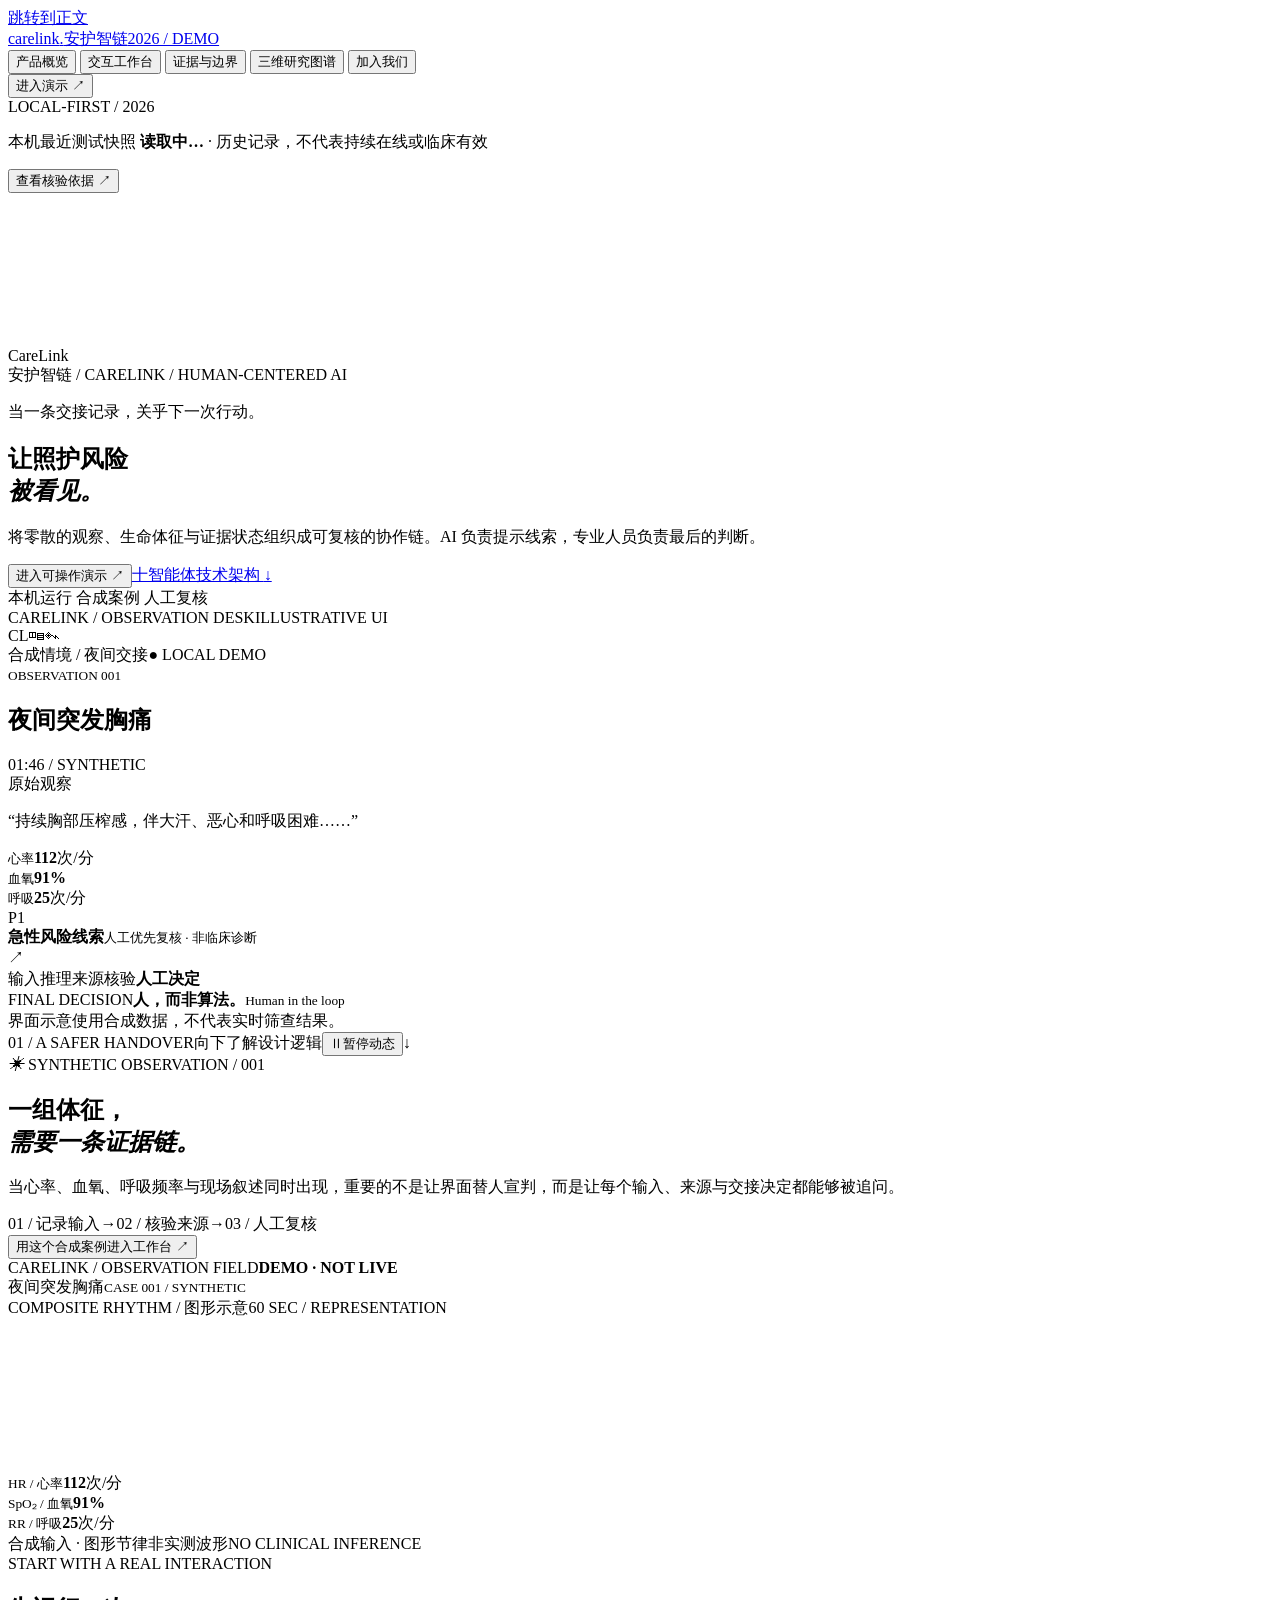
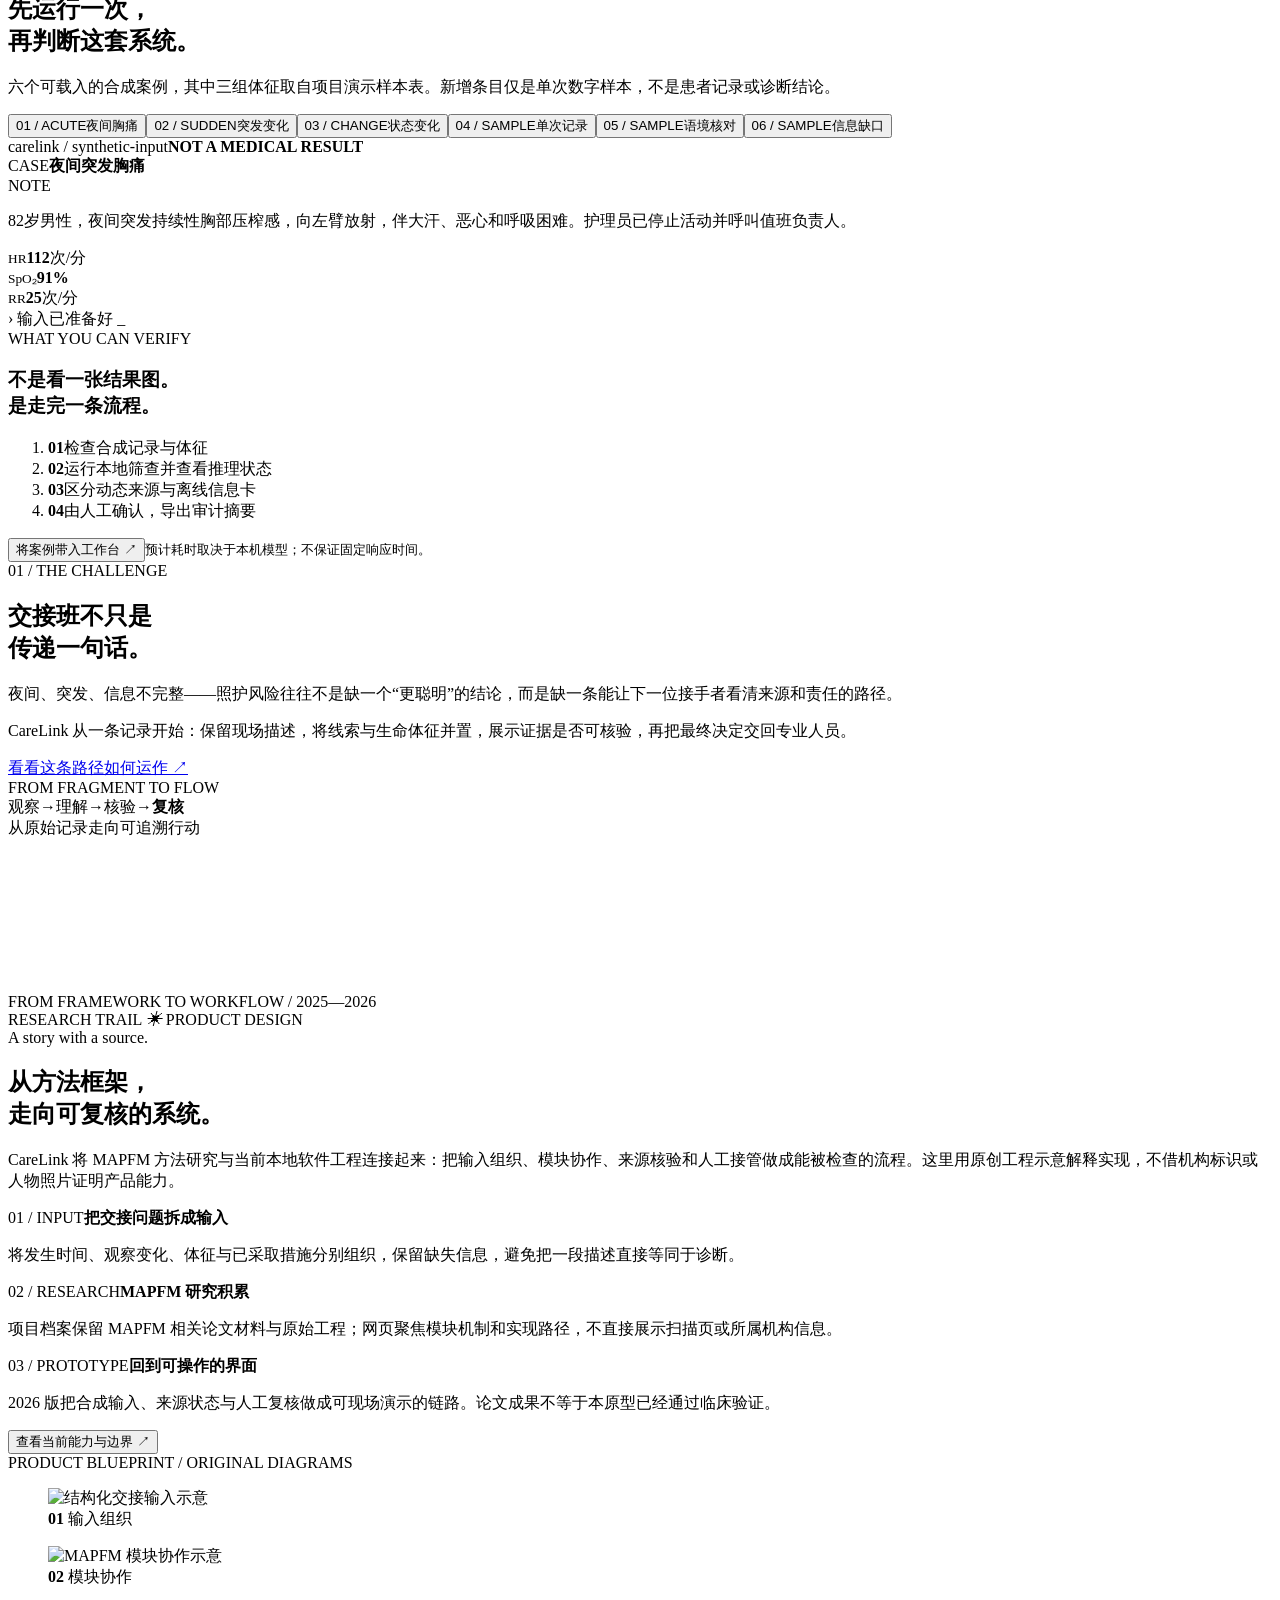
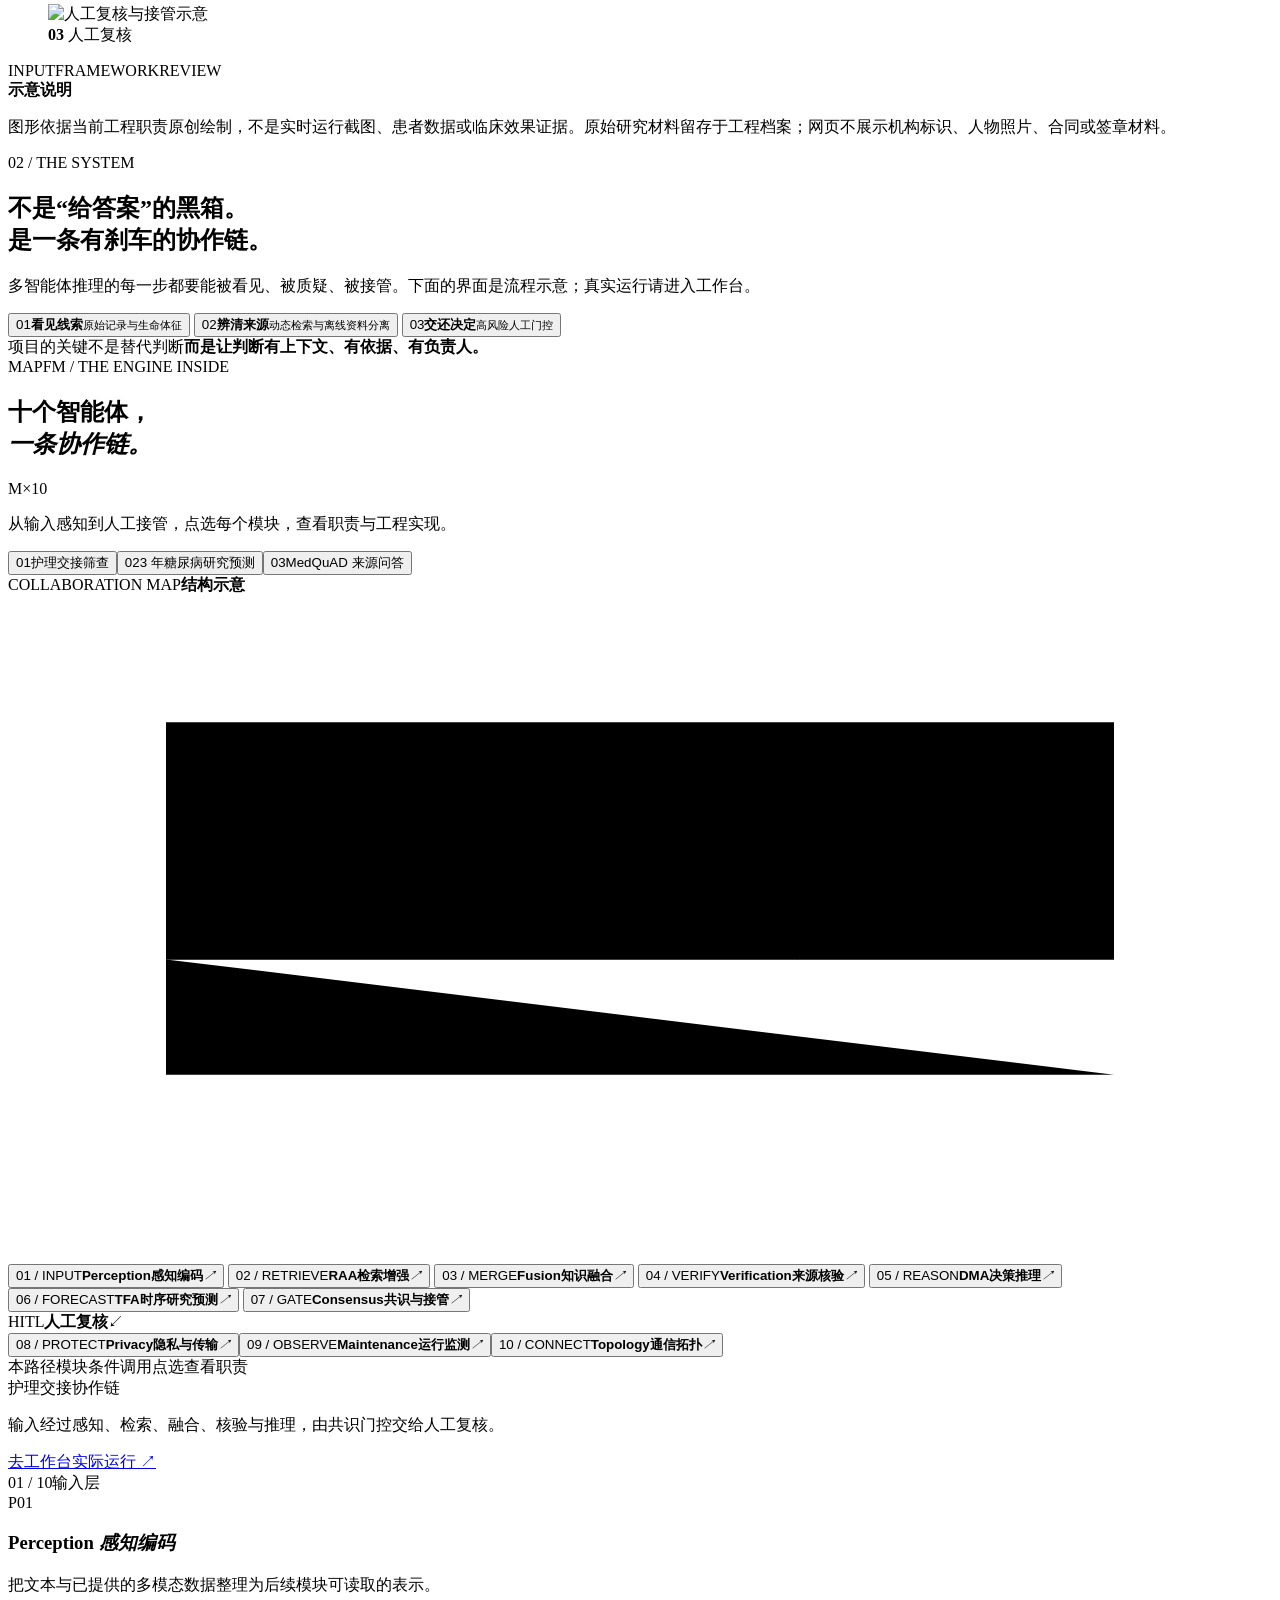
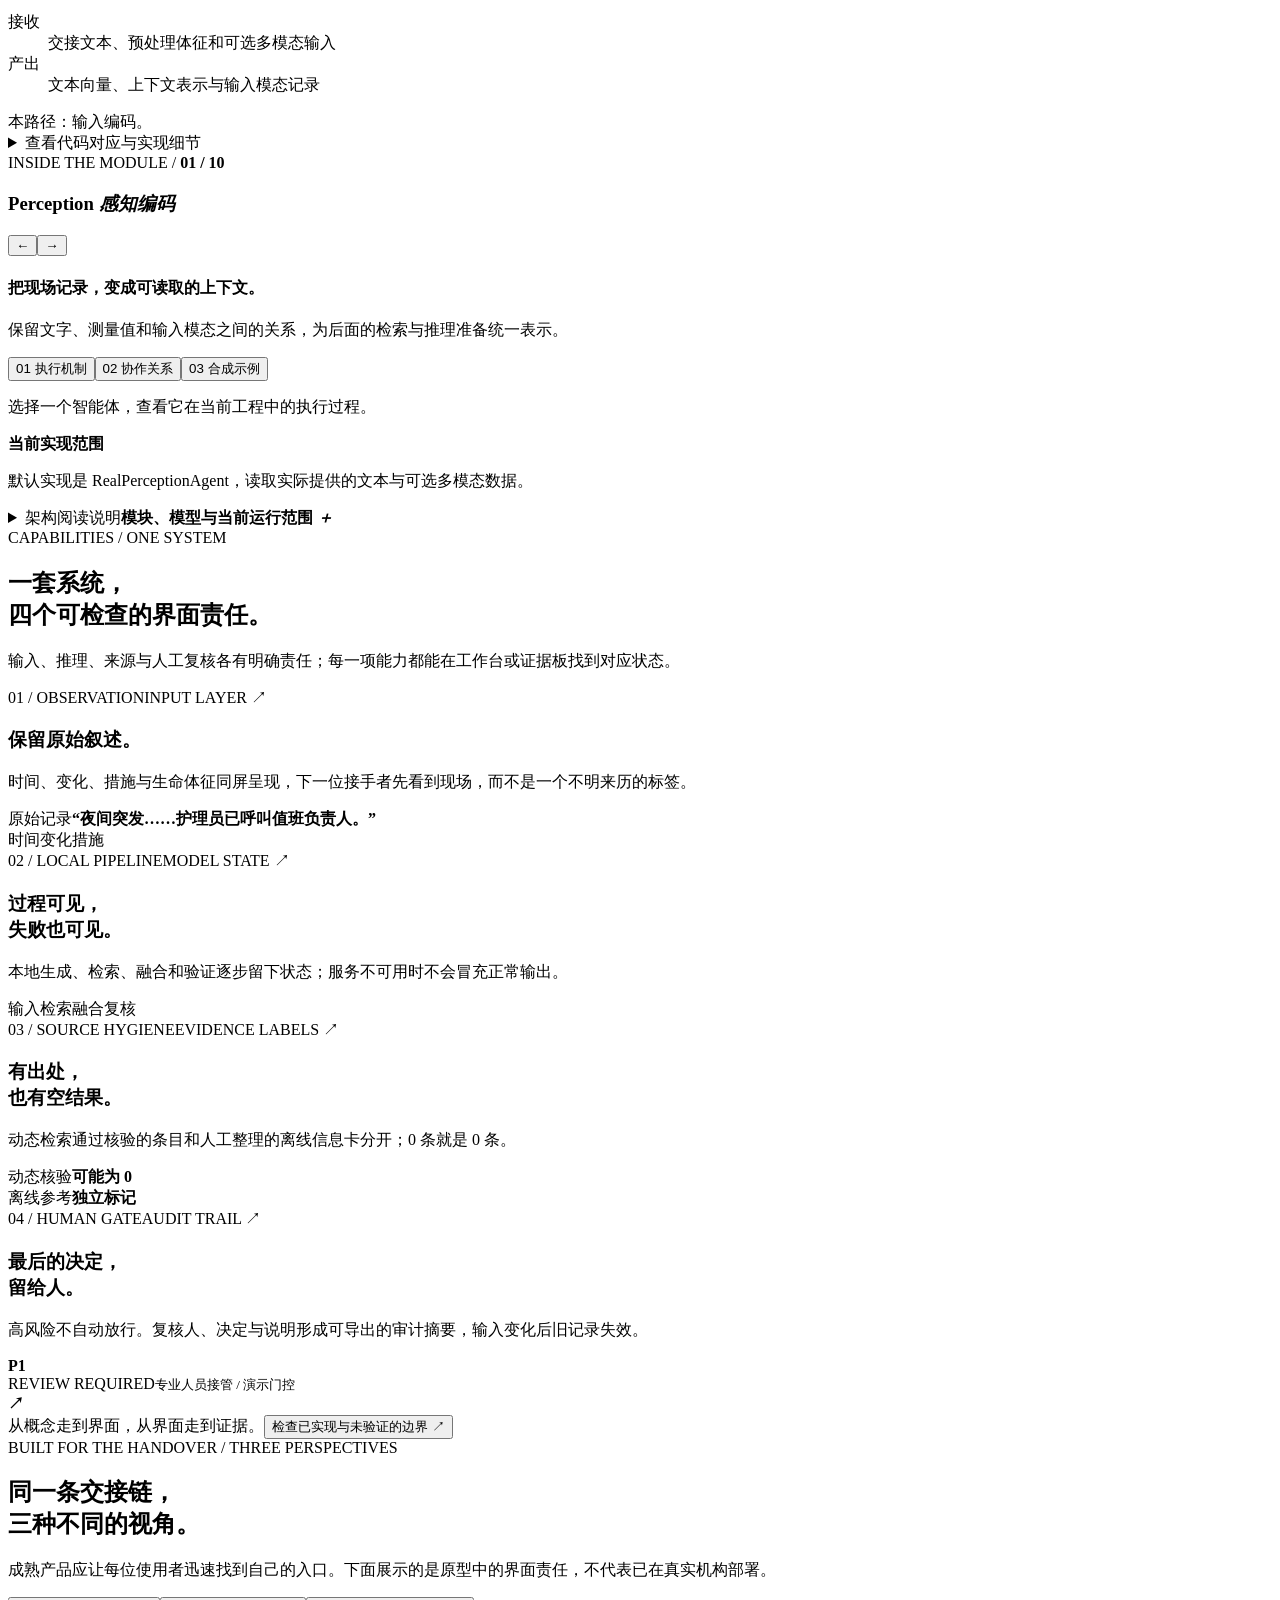
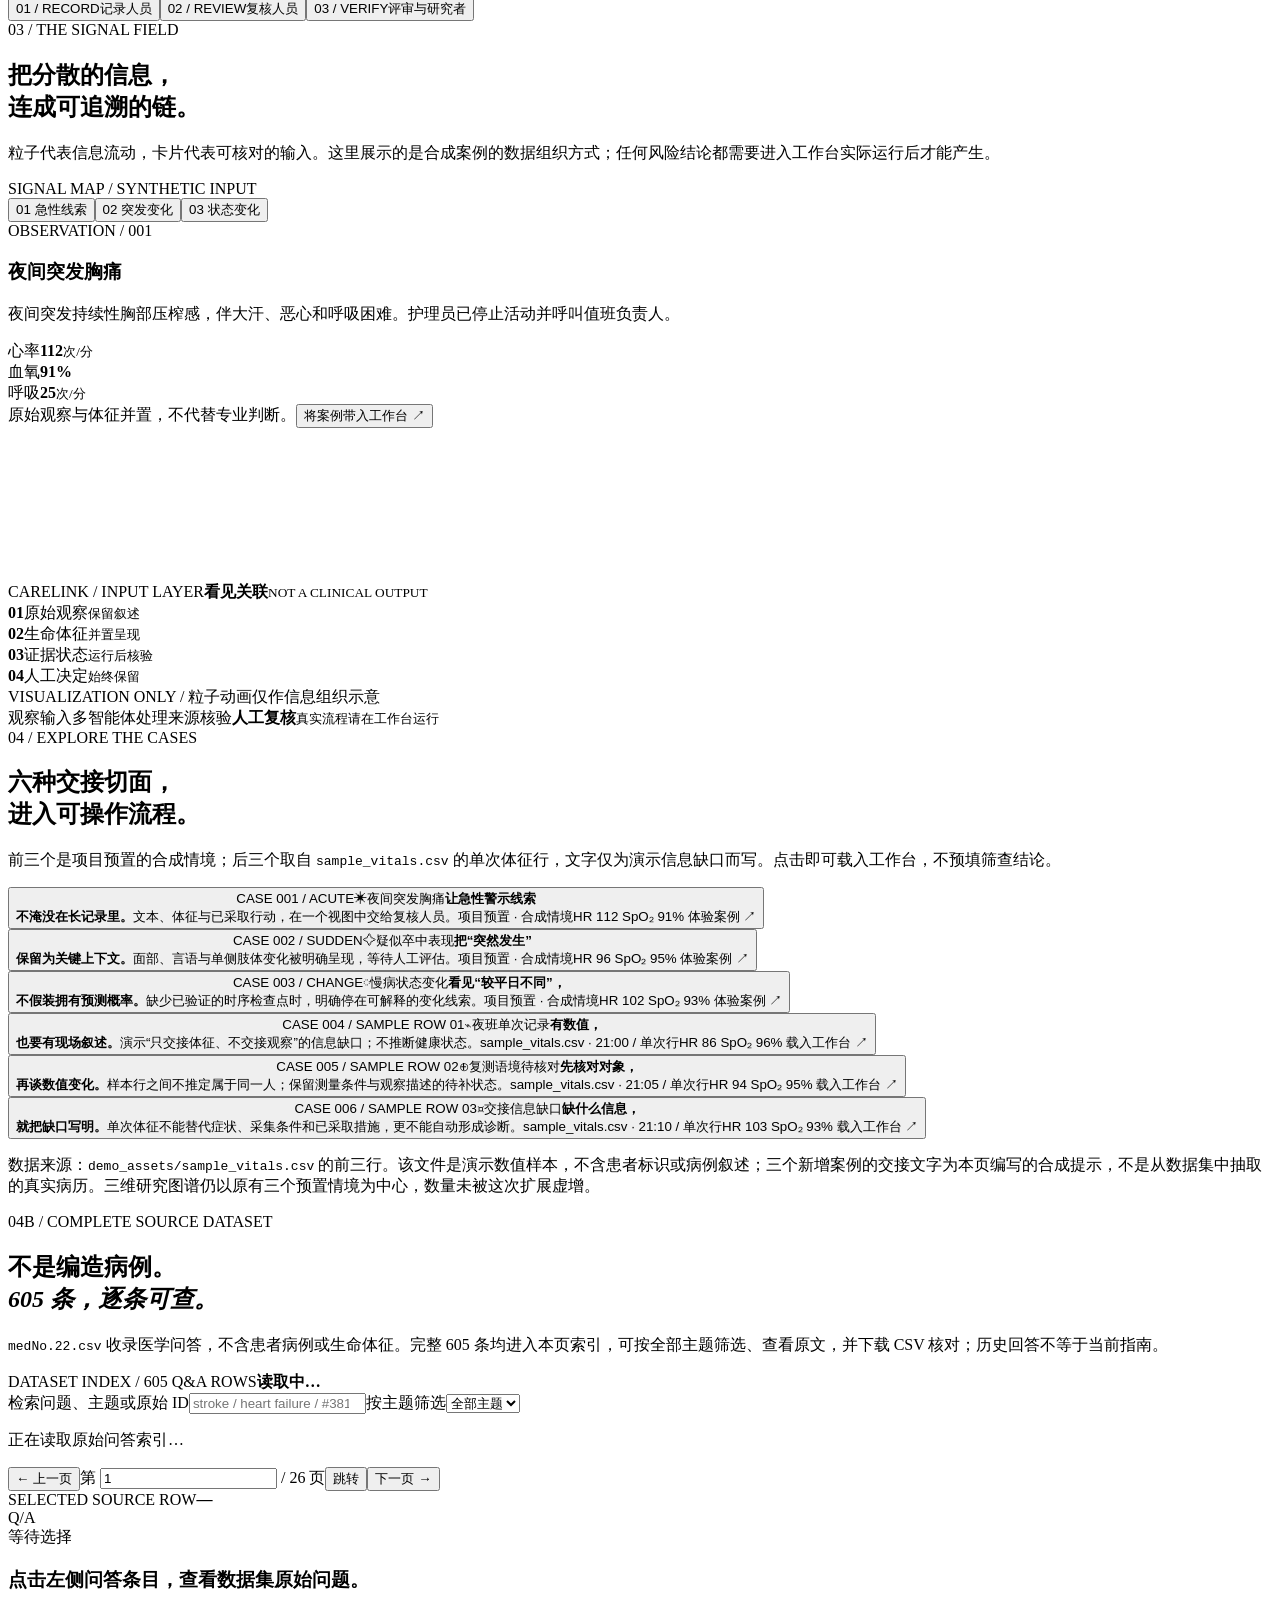
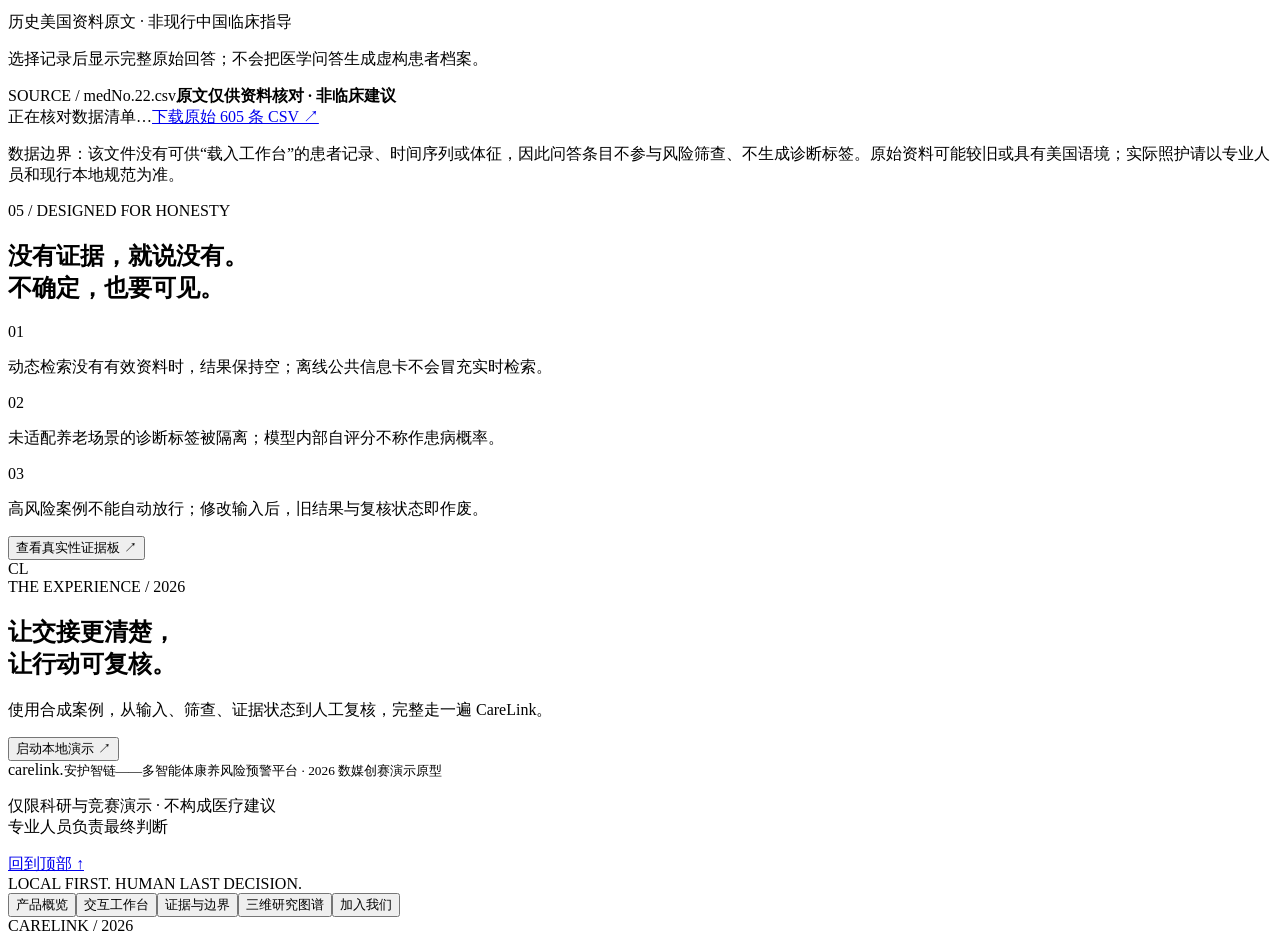
==== commit 1ba7a321: "Publish latest diagrams and updated project name" ====
--- a/index.html
+++ b/index.html
@@ -5,8 +5,8 @@
   <meta charset="utf-8">
   <meta name="viewport" content="width=device-width, initial-scale=1">
   <meta name="theme-color" content="#101112">
-  <meta name="description" content="安护智链 CareLink：面向养老照护交接班的多智能体风险线索筛查、证据核验与人工复核竞赛演示原型。">
-  <title>安护智链 CareLink — 让照护风险被看见</title>
+  <meta name="description" content="安护智链——多智能体康养风险预警平台：面向养老照护交接班的多智能体风险线索筛查、证据核验与人工复核竞赛演示原型。">
+  <title>安护智链——多智能体康养风险预警平台</title>
   <link rel="stylesheet" href="/CareLink-2026/site.css?v=20261011k">
   <link rel="stylesheet" href="/CareLink-2026/studio.css?v=20261011n">
   <link rel="stylesheet" href="/CareLink-2026/engineering.css?v=20261011a">
@@ -17,13 +17,13 @@
   <link rel="stylesheet" href="/CareLink-2026/medical-language.css?v=20261014a">
   <link rel="stylesheet" href="/CareLink-2026/workspace-guidance.css?v=20261014b">
   <link rel="stylesheet" href="/CareLink-2026/architecture.css?v=20261014c">
-  <link rel="stylesheet" href="/CareLink-2026/join-story.css?v=20261020a">
+  <link rel="stylesheet" href="/CareLink-2026/join-story.css?v=20261021a">
   <script src="/CareLink-2026/particles.js?v=20261011c" defer></script>
   <script src="/CareLink-2026/handoff.js?v=20261014carelink" defer></script>
-  <script src="/CareLink-2026/site.js?v=20261014carelink" defer></script>
+  <script src="/CareLink-2026/site.js?v=20261021a" defer></script>
   <script src="/CareLink-2026/dataset.js?v=20261011d" defer></script>
-  <script src="/CareLink-2026/lab-data.js?v=20261014carelink" defer></script>
-  <script src="/CareLink-2026/lab3d.js?v=20261014carelink" defer></script>
+  <script src="/CareLink-2026/lab-data.js?v=20261021a" defer></script>
+  <script src="/CareLink-2026/lab3d.js?v=20261021a" defer></script>
   <script src="/CareLink-2026/join.js?v=20261014carelink" defer></script>
   <script src="/CareLink-2026/medical.js?v=20261011a" defer></script>
   <script src="/CareLink-2026/diabetes.js?v=20261014carelink" defer></script>
@@ -40,7 +40,7 @@
   <div class="reading-progress" id="reading-progress" aria-hidden="true"></div>
   <div class="site-shell" id="top">
     <header class="site-header">
-      <a class="brand" href="/CareLink-2026/" data-nav="home" aria-label="安护智链 CareLink 首页"><span class="brand-mark"><span></span></span><span class="brand-name">carelink<span class="brand-dot">.</span></span><span class="brand-cn">安护智链</span><span class="brand-edition">2026 / DEMO</span></a>
+      <a class="brand" href="/CareLink-2026/" data-nav="home" aria-label="安护智链——多智能体康养风险预警平台 首页"><span class="brand-mark"><span></span></span><span class="brand-name">carelink<span class="brand-dot">.</span></span><span class="brand-cn">安护智链</span><span class="brand-edition">2026 / DEMO</span></a>
       <nav class="primary-nav" aria-label="主导航">
         <button type="button" data-nav="home" class="nav-link is-active">产品概览</button>
         <button type="button" data-nav="workspace" class="nav-link">交互工作台</button>
@@ -104,28 +104,28 @@
         <section class="research-story" id="research-origin" aria-labelledby="research-title">
           <canvas class="particle-canvas research-particles" id="research-particles" aria-hidden="true"></canvas>
           <div class="wrap research-story-inner">
-            <div class="research-story-head"><div class="section-index index-lime">FROM FIELD TO FRAMEWORK / 2025—2026</div><span>RESEARCH TRAIL <i>✳</i> ARCHIVAL MATERIAL</span></div>
+            <div class="research-story-head"><div class="section-index index-lime">FROM FRAMEWORK TO WORKFLOW / 2025—2026</div><span>RESEARCH TRAIL <i>✳</i> PRODUCT DESIGN</span></div>
             <div class="research-story-grid">
               <div class="research-story-copy">
                 <span class="research-handwritten" aria-hidden="true">A story with a source.</span>
-                <h2 id="research-title">从照护现场，<br>走向<span>可复核的系统。</span></h2>
-                <p class="research-lead">这不是凭空生成的产品叙事。团队提供的资料中，有养老照护走访与访谈记录，也有 MAPFM 论文的会议论文集页面。它们记录了问题意识和研究路径；本页展示的 CareLink，则是继续迭代的本地软件原型。</p>
+                <h2 id="research-title">从方法框架，<br>走向<span>可复核的系统。</span></h2>
+                <p class="research-lead">CareLink 将 MAPFM 方法研究与当前本地软件工程连接起来：把输入组织、模块协作、来源核验和人工接管做成能被检查的流程。这里用原创工程示意解释实现，不借机构标识或人物照片证明产品能力。</p>
                 <div class="research-timeline" aria-label="项目研究到原型的时间线">
-                  <div><span>01 / FIELD</span><strong>从交接现场提出问题</strong><p>走访与访谈材料提示：信息分散、记录交接和异常变化的解释，是需要被认真设计的工作场景。原始访谈不公开展示。</p></div>
-                  <div><span>02 / RESEARCH</span><strong>MAPFM 研究积累</strong><p>所附 SHWID 2025 论文集目录列有 MAPFM 论文，起始页为 212；论文首页展示了多智能体检索增强框架的研究方向。</p></div>
+                  <div><span>01 / INPUT</span><strong>把交接问题拆成输入</strong><p>将发生时间、观察变化、体征与已采取措施分别组织，保留缺失信息，避免把一段描述直接等同于诊断。</p></div>
+                  <div><span>02 / RESEARCH</span><strong>MAPFM 研究积累</strong><p>项目档案保留 MAPFM 相关论文材料与原始工程；网页聚焦模块机制和实现路径，不直接展示扫描页或所属机构信息。</p></div>
                   <div><span>03 / PROTOTYPE</span><strong>回到可操作的界面</strong><p>2026 版把合成输入、来源状态与人工复核做成可现场演示的链路。论文成果不等于本原型已经通过临床验证。</p></div>
                 </div>
                 <button type="button" class="research-cta" data-nav="evidence">查看当前能力与边界 <span>↗</span></button>
               </div>
-              <div class="research-artifacts" aria-label="用户提供的研究材料节选">
-                <span class="research-artifacts-label">SOURCE MATERIAL / SELECTED PAGES</span>
-                <figure class="artifact artifact-cover"><img src="/CareLink-2026/assets/research/shwid-2025-cover.png" alt="SHWID 2025 会议论文集封面" loading="lazy"><figcaption><b>01</b> 会议论文集封面</figcaption></figure>
-                <figure class="artifact artifact-contents"><img src="/CareLink-2026/assets/research/shwid-2025-contents.png" alt="会议论文集目录页，列有 MAPFM 论文" loading="lazy"><figcaption><b>02</b> 目录 · MAPFM / 212</figcaption></figure>
-                <figure class="artifact artifact-paper"><img src="/CareLink-2026/assets/research/mapfm-paper-first-page.png" alt="MAPFM 论文首页" loading="lazy"><figcaption><b>03</b> MAPFM 论文首页</figcaption></figure>
-                <div class="artifact-trace" aria-hidden="true"><span>FIELD</span><i></i><span>FRAMEWORK</span><i></i><span>INTERFACE</span></div>
-              </div>
-            </div>
-            <div class="research-source-note"><strong>资料说明</strong><p>上方三张扫描图来自用户提供的 <code>素材(3).zip / 素材 / 论文</code>。证据页另展示经挑选的历史走访与团队照片，并逐张注明用途；访谈原稿、合同和签章材料未公开。历史路演中未经独立核验的服务量、准确率或改善幅度，不作为当前网页的成果数字。</p></div>
+              <div class="research-artifacts" aria-label="根据当前工程整理的原创流程示意">
+                <span class="research-artifacts-label">PRODUCT BLUEPRINT / ORIGINAL DIAGRAMS</span>
+                <figure class="artifact artifact-cover"><img src="/CareLink-2026/assets/diagrams/input-flow.svg" alt="结构化交接输入示意" loading="lazy"><figcaption><b>01</b> 输入组织</figcaption></figure>
+                <figure class="artifact artifact-contents"><img src="/CareLink-2026/assets/diagrams/agent-map.svg" alt="MAPFM 模块协作示意" loading="lazy"><figcaption><b>02</b> 模块协作</figcaption></figure>
+                <figure class="artifact artifact-paper"><img src="/CareLink-2026/assets/diagrams/review-loop.svg" alt="人工复核与接管示意" loading="lazy"><figcaption><b>03</b> 人工复核</figcaption></figure>
+                <div class="artifact-trace" aria-hidden="true"><span>INPUT</span><i></i><span>FRAMEWORK</span><i></i><span>REVIEW</span></div>
+              </div>
+            </div>
+            <div class="research-source-note"><strong>示意说明</strong><p>图形依据当前工程职责原创绘制，不是实时运行截图、患者数据或临床效果证据。原始研究材料留存于工程档案；网页不展示机构标识、人物照片、合同或签章材料。</p></div>
           </div>
         </section>
 
@@ -170,7 +170,7 @@
               <div id="architecture-handbook-panel" class="architecture-handbook-panel" aria-live="polite"><p>选择一个智能体，查看它在当前工程中的执行过程。</p></div>
               <div class="architecture-handbook-scope"><b>当前实现范围</b><p id="architecture-handbook-scope">默认实现是 RealPerceptionAgent，读取实际提供的文本与可选多模态数据。</p></div>
             </section>
-            <details class="architecture-reading"><summary><span>架构阅读说明</span><b>模块、模型与当前运行范围 <i aria-hidden="true">＋</i></b></summary><div><p>图中十个节点对应工程注册的十个模块。连线和流动效果用于解释调用关系；每次执行状态请到工作台查看。</p><p>三年新发糖尿病由 TFA 的新增研究权重计算；MedQuAD 由独立词面与语义检索模块提供来源答案。图中高亮随所选路径变化，不代表十个模块都训练了相同模型。</p><p>护理交接的 TFA 时序分支依配置与输入执行；未通过任务匹配验证的时序输出不进入交接风险展示。实现说明集中在本区，适用范围与使用提示见工作台的统一说明栏。</p><a href="https://savings-functions-diverse-separate.trycloudflare.com/engineering/status" target="_blank" rel="noopener noreferrer">核对原始工程文件指纹 ↗</a></div></details>
+            <details class="architecture-reading"><summary><span>架构阅读说明</span><b>模块、模型与当前运行范围 <i aria-hidden="true">＋</i></b></summary><div><p>图中十个节点对应工程注册的十个模块。连线和流动效果用于解释调用关系；每次执行状态请到工作台查看。</p><p>三年新发糖尿病由 TFA 的新增研究权重计算；MedQuAD 由独立词面与语义检索模块提供来源答案。图中高亮随所选路径变化，不代表十个模块都训练了相同模型。</p><p>护理交接的 TFA 时序分支依配置与输入执行；未通过任务匹配验证的时序输出不进入交接风险展示。实现说明集中在本区，适用范围与使用提示见工作台的统一说明栏。</p><a href="https://admissions-questions-dangerous-deputy.trycloudflare.com/engineering/status" target="_blank" rel="noopener noreferrer">核对原始工程文件指纹 ↗</a></div></details>
           </div>
         </section>
 
@@ -213,7 +213,7 @@
               <div class="dataset-browser"><div class="dataset-browser-head"><span>DATASET INDEX / 605 Q&amp;A ROWS</span><b id="dataset-count">读取中…</b></div><div class="dataset-controls"><label for="dataset-search">检索问题、主题或原始 ID<input id="dataset-search" type="search" maxlength="100" placeholder="stroke / heart failure / #381" autocomplete="off"></label><label for="dataset-area">按主题筛选<select id="dataset-area"><option value="">全部主题</option></select></label></div><div class="dataset-list" id="dataset-list" aria-live="polite"><p>正在读取原始问答索引…</p></div><form class="dataset-pager" id="dataset-page-form"><button type="button" id="dataset-prev" aria-label="上一页">← 上一页</button><label for="dataset-page">第 <input id="dataset-page" type="number" min="1" value="1" inputmode="numeric" aria-label="页码"> <span id="dataset-page-total">/ 26 页</span></label><button type="submit" id="dataset-go">跳转</button><button type="button" id="dataset-next" aria-label="下一页">下一页 →</button></form></div>
               <aside class="dataset-detail" aria-live="polite"><div class="dataset-detail-top"><span>SELECTED SOURCE ROW</span><b id="dataset-id">—</b></div><div class="dataset-detail-orbit" aria-hidden="true"><i></i><i></i><span>Q/A</span></div><span class="dataset-detail-area" id="dataset-detail-area">等待选择</span><h3 id="dataset-question">点击左侧问答条目，查看数据集原始问题。</h3><span class="dataset-caution">历史美国资料原文 · 非现行中国临床指导</span><p id="dataset-answer">选择记录后显示完整原始回答；不会把医学问答生成虚构患者档案。</p><div class="dataset-detail-foot"><span id="dataset-source">SOURCE / medNo.22.csv</span><strong>原文仅供资料核对 · 非临床建议</strong></div></aside>
             </div>
-            <div class="dataset-provenance"><span id="dataset-manifest">正在核对数据清单…</span><a href="https://savings-functions-diverse-separate.trycloudflare.com/site/dataset/source" download="medNo.22.csv">下载原始 605 条 CSV ↗</a></div><p class="dataset-boundary">数据边界：该文件没有可供“载入工作台”的患者记录、时间序列或体征，因此问答条目不参与风险筛查、不生成诊断标签。原始资料可能较旧或具有美国语境；实际照护请以专业人员和现行本地规范为准。</p>
+            <div class="dataset-provenance"><span id="dataset-manifest">正在核对数据清单…</span><a href="https://admissions-questions-dangerous-deputy.trycloudflare.com/site/dataset/source" download="medNo.22.csv">下载原始 605 条 CSV ↗</a></div><p class="dataset-boundary">数据边界：该文件没有可供“载入工作台”的患者记录、时间序列或体征，因此问答条目不参与风险筛查、不生成诊断标签。原始资料可能较旧或具有美国语境；实际照护请以专业人员和现行本地规范为准。</p>
           </div>
         </section>
 
@@ -242,7 +242,7 @@
           <section class="case-brief" aria-labelledby="case-brief-title"><div class="case-brief-art"><span>FIELD NOTE / <b id="brief-number">001</b></span><div class="case-brief-orbit" aria-hidden="true"><i></i><i></i><b>CL</b></div><strong id="brief-keyword">ACUTE</strong><small>合成情境 · 非真实患者</small></div><div class="case-brief-body"><div class="case-brief-top"><span>ACTIVE CASE FILE</span><span id="brief-index">01 / 06</span></div><h3 id="case-brief-title">夜间突发胸痛</h3><p id="brief-story">急性线索可能被长篇记录淹没。先核对发生时间、伴随表现和已采取行动，再运行本机筛查。</p><small class="brief-source" id="brief-source">项目预置合成情境 · 非真实患者</small><div class="case-brief-bottom"><div><span>本次观察焦点</span><strong id="brief-focus">突发症状与呼叫动作</strong></div><div><span>需要人判断的地方</span><strong id="brief-human">优先级与后续处置</strong></div><button type="button" id="brief-start">前往输入区 <span>↓</span></button></div></div></section>
           <div class="workflow-rail" aria-label="本次演示流程状态"><div data-workflow-stage="input" class="workflow-step is-current"><span class="workflow-index">01</span><div><strong>输入记录</strong><small>合成情境与体征</small></div><b>当前</b></div><div data-workflow-stage="screening" class="workflow-step"><span class="workflow-index">02</span><div><strong>本地筛查</strong><small>等待实际运行</small></div><b>待处理</b></div><div data-workflow-stage="evidence" class="workflow-step"><span class="workflow-index">03</span><div><strong>来源核验</strong><small>动态与离线分开</small></div><b>待处理</b></div><div data-workflow-stage="review" class="workflow-step"><span class="workflow-index">04</span><div><strong>人工复核</strong><small>最终决定归于人</small></div><b>待处理</b></div><div data-workflow-stage="handover" class="workflow-step"><span class="workflow-index">05</span><div><strong>交接摘要</strong><small>本地生成 · 可下载</small></div><b>待处理</b></div></div>
           <div class="run-overview" aria-label="本次运行概览"><div class="run-overview-heading"><span class="bar-pulse"></span><strong>THIS SESSION</strong><small>状态只反映当前页面的这一次操作</small></div><div class="run-overview-grid"><div><span>当前阶段</span><strong id="run-phase">等待输入</strong></div><div><span>案例</span><strong id="run-case">夜间突发胸痛</strong></div><div><span>推理链路</span><strong id="run-engine">尚未运行</strong></div><div><span>动态来源</span><strong id="run-sources">尚未核验</strong></div><div><span>人工决定</span><strong id="run-review">等待运行</strong></div></div></div>
-          <section class="engineering-bridge" aria-labelledby="engineering-bridge-title"><div class="engineering-bridge-head"><div><span>ORIGINAL MAPFM × CARELINK / LIVE COMPUTE</span><h2 id="engineering-bridge-title">输入进工程，<em>结果出自运行。</em></h2><p>当前工作台直接调用合并后的原始 MAPFM 预处理与多智能体引擎。单次体征会被解析并参与文本推理，不被伪装成时序预测。</p></div><a href="https://savings-functions-diverse-separate.trycloudflare.com/engineering/status" target="_blank" rel="noopener noreferrer">核对原工程源码指纹 ↗</a></div><div class="engineering-bridge-grid"><div><span>01 / PARSE</span><strong id="engineering-parse">等待输入</strong><small>原工程 CSV 预处理 · 单次体征</small></div><div><span>02 / SOURCE</span><strong id="engineering-source">待读取</strong><small>与最初 MAPFM 代码包逐文件 SHA-256 对照</small></div><div><span>03 / ENGINE</span><strong id="engineering-run">尚未运行</strong><small>实际后端或降级状态以本次响应为准</small></div></div><p class="engineering-bridge-foot"><b id="engineering-route-state">尚未发起工程计算</b><span id="engineering-feed">运行后显示本次输入通道与请求状态；源码一致不代表临床有效。</span></p></section>
+          <section class="engineering-bridge" aria-labelledby="engineering-bridge-title"><div class="engineering-bridge-head"><div><span>ORIGINAL MAPFM × CARELINK / LIVE COMPUTE</span><h2 id="engineering-bridge-title">输入进工程，<em>结果出自运行。</em></h2><p>当前工作台直接调用合并后的原始 MAPFM 预处理与多智能体引擎。单次体征会被解析并参与文本推理，不被伪装成时序预测。</p></div><a href="https://admissions-questions-dangerous-deputy.trycloudflare.com/engineering/status" target="_blank" rel="noopener noreferrer">核对原工程源码指纹 ↗</a></div><div class="engineering-bridge-grid"><div><span>01 / PARSE</span><strong id="engineering-parse">等待输入</strong><small>原工程 CSV 预处理 · 单次体征</small></div><div><span>02 / SOURCE</span><strong id="engineering-source">待读取</strong><small>与最初 MAPFM 代码包逐文件 SHA-256 对照</small></div><div><span>03 / ENGINE</span><strong id="engineering-run">尚未运行</strong><small>实际后端或降级状态以本次响应为准</small></div></div><p class="engineering-bridge-foot"><b id="engineering-route-state">尚未发起工程计算</b><span id="engineering-feed">运行后显示本次输入通道与请求状态；源码一致不代表临床有效。</span></p></section>
           <div class="workbench-titlebar"><div><span class="bar-pulse"></span> CARELINK / OBSERVATION DESK <small>本机交互演示</small></div><span id="workspace-phase">等待输入</span></div>
           <div class="workbench">
             <aside class="workbench-sidebar"><div class="side-title">CASE LIBRARY <span id="case-library-count">06 / 10</span></div><button type="button" data-case="chest" class="case-picker is-active"><small>01 / ACUTE</small><strong>夜间突发胸痛</strong><span>急性线索 · 合成案例</span></button><button type="button" data-case="stroke" class="case-picker"><small>02 / SUDDEN</small><strong>疑似卒中表现</strong><span>突发变化 · 合成案例</span></button><button type="button" data-case="change" class="case-picker"><small>03 / CHANGE</small><strong>慢病状态变化</strong><span>连续观察 · 合成案例</span></button><button type="button" data-case="baseline" class="case-picker"><small>04 / SAMPLE</small><strong>夜班单次记录</strong><span>21:00 · 体征样本</span></button><button type="button" data-case="recheck" class="case-picker"><small>05 / SAMPLE</small><strong>复测语境待核对</strong><span>21:05 · 体征样本</span></button><button type="button" data-case="context" class="case-picker"><small>06 / SAMPLE</small><strong>交接信息缺口</strong><span>21:10 · 体征样本</span></button><div id="custom-case-list" class="custom-case-list"></div><button type="button" id="new-case-button" class="new-case-button">＋ 新建空白演示案例</button><div class="side-boundary"><span>!</span><p>总容量 10：6 个预置 + 最多 4 个自建。自建记录只保存在此浏览器；不要输入真实个人或病历资料。</p></div></aside>
@@ -255,11 +255,11 @@
       </div>
 
       <div id="evidence-view" class="view" hidden>
-        <section class="evidence-stage"><canvas class="particle-canvas page-particles" id="evidence-particles" aria-hidden="true"></canvas><div class="page-artword" aria-hidden="true">Evidence.</div><div class="wrap evidence-stage-grid"><div><div class="section-index index-lime">PROOF, NOT PROMISES / 2026</div><h1>主张有边界，<br><span>证据有出处。</span></h1><p>把能运行的原型、最近的本机快照和仍未验证的能力分开展示。评审可以逐项追问，不必相信一张静态宣传图。</p><div class="evidence-stage-actions"><a href="https://savings-functions-diverse-separate.trycloudflare.com/site/status" target="_blank" rel="noopener noreferrer" class="button button-lime">查看原始状态 JSON <span>↗</span></a><button type="button" class="button button-ghost" data-nav="workspace">现场运行工作台 <span>↗</span></button></div></div><div class="evidence-signal" aria-label="主张边界示意"><div class="evidence-signal-ring ring-a"></div><div class="evidence-signal-ring ring-b"></div><div class="evidence-signal-core"><small>CLAIM / EVIDENCE</small><strong>先核验，<br>再陈述。</strong></div><span class="signal-tag tag-a">可运行 ≠ 临床有效</span><span class="signal-tag tag-b">快照 ≠ 实时在线</span><span class="signal-tag tag-c">来源 ≠ 医学结论</span></div></div></section>
+        <section class="evidence-stage"><canvas class="particle-canvas page-particles" id="evidence-particles" aria-hidden="true"></canvas><div class="page-artword" aria-hidden="true">Evidence.</div><div class="wrap evidence-stage-grid"><div><div class="section-index index-lime">PROOF, NOT PROMISES / 2026</div><h1>主张有边界，<br><span>证据有出处。</span></h1><p>把能运行的原型、最近的本机快照和仍未验证的能力分开展示。评审可以逐项追问，不必相信一张静态宣传图。</p><div class="evidence-stage-actions"><a href="https://admissions-questions-dangerous-deputy.trycloudflare.com/site/status" target="_blank" rel="noopener noreferrer" class="button button-lime">查看原始状态 JSON <span>↗</span></a><button type="button" class="button button-ghost" data-nav="workspace">现场运行工作台 <span>↗</span></button></div></div><div class="evidence-signal" aria-label="主张边界示意"><div class="evidence-signal-ring ring-a"></div><div class="evidence-signal-ring ring-b"></div><div class="evidence-signal-core"><small>CLAIM / EVIDENCE</small><strong>先核验，<br>再陈述。</strong></div><span class="signal-tag tag-a">可运行 ≠ 临床有效</span><span class="signal-tag tag-b">快照 ≠ 实时在线</span><span class="signal-tag tag-c">来源 ≠ 医学结论</span></div></div></section>
         <section class="evidence-content wrap"><div class="evidence-section-top"><div><div class="section-index">01 / CURRENT LOCAL SNAPSHOT</div><h2>本机最近留下的，<br><span>可复核记录。</span></h2></div><p>以下数字由本机测试 XML 与合成案例自检 JSON 读取。时间戳属于历史运行，不是持续在线监控。</p></div><div class="evidence-metrics" id="evidence-metrics" aria-live="polite"><div><span>自动化测试 / 最近报告</span><strong>读取中…</strong><small>失败与跳过均不计入通过</small></div><div><span>本地 Ollama / 最近自检</span><strong>读取中…</strong><small>不保证此刻仍然在线</small></div><div><span>临床使用资格</span><strong>未获准</strong><small>没有独立外部临床验证</small></div><div><span>合成案例 / 最近链路耗时</span><strong>读取中…</strong><small>历史单次运行，不代表性能承诺</small></div></div><div class="evidence-snapshot-line"><span class="bar-pulse"></span><p id="evidence-timestamp">测试结果是带时间戳的本地快照，不代表服务始终在线。</p><span id="evidence-dynamic-count">动态证据：待读取</span></div>
           <section class="snapshot-diagnostics" aria-labelledby="diagnostics-title"><div class="diagnostics-heading"><div><span>READ THE SNAPSHOT</span><h3 id="diagnostics-title">把“通过”拆开看。</h3></div><p>这些字段直接来自最近一次本机报告；无法读取时如实显示“不可读”。要知道现在能否运行，请在工作台发起新请求。</p></div><div class="diagnostics-grid"><div><span>TEST SUITE / 自动化</span><strong id="diag-tests">待读取</strong><small>总数 / 失败 / 错误 / 跳过</small></div><div><span>GENERATION / 本地生成</span><strong id="diag-generation">待读取</strong><small>历史自检中的生成标记</small></div><div><span>FALLBACK / 降级</span><strong id="diag-fallback">待读取</strong><small>降级不能算 Ollama 验证成功</small></div><div><span>RETRIEVAL / 动态来源</span><strong id="diag-retrieval">待读取</strong><small>通过来源核验的条目数</small></div></div><div class="diagnostics-foot"><span>SNAPSHOT ≠ LIVE TELEMETRY</span><button type="button" data-nav="workspace">运行合成案例，核对现在 <b>↗</b></button></div></section>
-          <div class="source-chain" aria-labelledby="source-chain-title"><div class="source-chain-intro"><span class="section-index">ARCHIVE × BUILD × VALIDATION</span><h2 id="source-chain-title">同样叫“证据”，<br><em>证明的事情并不一样。</em></h2><p>我们把附件中的历史材料和当前代码、测试分层呈现。论文能说明研究路径，软件测试能说明功能行为；两者都不能单独推出临床有效性。</p></div><div class="source-chain-grid"><div><span>01 / ARCHIVE</span><strong>研究与走访资料</strong><p>SHWID 2025 论文集扫描件、走访与访谈材料。用于追溯问题来源和研究方向；隐私材料不公开。</p><small>可以说明：研究历程</small></div><div><span>02 / CURRENT BUILD</span><strong>当前本机原型</strong><p>可操作界面、合成案例、状态 JSON 与带时间戳的自动化测试。用于核对本版功能是否按设计运行。</p><small>可以说明：软件行为</small></div><div><span>03 / NOT YET</span><strong>独立外部验证</strong><p>尚无充分的外部临床验证与真实场景效果评估。历史路演材料中的准确率、服务量和改善率不转写为本版成果。</p><small>不能宣称：临床效果</small></div></div><a href="/CareLink-2026/?view=home#research-origin" class="source-chain-link">回看研究来源章节 <span>↗</span></a></div>
-          <section class="material-archive" aria-labelledby="material-title"><div class="material-head"><div><span class="section-index">02 / SELECTED MATERIAL ARCHIVE</span><h2 id="material-title">让材料出现，<br><em>也让范围说话。</em></h2></div><p>从你提供的素材中选择更多现场、团队讨论和研究档案。每张图都标明它能支持的主张与不能推出的结论；不公开原始访谈记录或个人信息。</p></div><div class="material-shell"><div class="material-preview"><img id="material-image" src="/CareLink-2026/assets/archive/field-visit.jpeg" alt="历史路演资料中的实地走访合影"><div class="material-preview-overlay"><span id="material-kind">FIELD ARCHIVE / 走访记录</span><strong id="material-overprint">走进现场，<br>但不把走访写成部署。</strong></div></div><div class="material-index"><div class="material-index-top"><span>ARCHIVE INDEX</span><b id="material-current">01 / 06</b></div><div class="material-tabs" role="tablist" aria-label="切换材料档案"><button type="button" data-material="visit" role="tab" aria-selected="true" class="is-active"><span>01 / FIELD VISIT</span><strong>实地走访</strong></button><button type="button" data-material="pharmacy" role="tab" aria-selected="false"><span>02 / FIELD SCENE</span><strong>华圣现场</strong></button><button type="button" data-material="session" role="tab" aria-selected="false"><span>03 / DISCUSSION</span><strong>围桌交流</strong></button><button type="button" data-material="team" role="tab" aria-selected="false"><span>04 / TEAM WORK</span><strong>团队协作</strong></button><button type="button" data-material="paper" role="tab" aria-selected="false"><span>05 / RESEARCH</span><strong>研究文献</strong></button><button type="button" data-material="interface" role="tab" aria-selected="false"><span>06 / HISTORY</span><strong>旧版界面</strong></button></div><div class="material-description"><h3 id="material-title-detail">历史走访照片</h3><p id="material-context">来自既有路演资料的实地走访影像，可追溯项目的问题发现与交流过程。照片中的场景不等于当前软件已在该机构部署。</p><dl><div><dt>可以支持</dt><dd id="material-can">曾开展实地走访与需求讨论</dd></div><div><dt>不能推出</dt><dd id="material-cannot">机构授权、正式部署或临床效果</dd></div></dl><small id="material-origin">来源：11+智弈护晓.zip / 历史路演 PPT 图片</small><a id="material-open" href="/CareLink-2026/assets/archive/field-visit.jpeg" target="_blank" rel="noopener noreferrer">查看当前材料原图 <span>↗</span></a></div></div></div></section>
+          <div class="source-chain" aria-labelledby="source-chain-title"><div class="source-chain-intro"><span class="section-index">DESIGN × BUILD × VALIDATION</span><h2 id="source-chain-title">同样叫“证据”，<br><em>证明的事情并不一样。</em></h2><p>方法框架、当前代码、自动化测试与独立临床验证分别回答不同问题。实现了功能，不等于已经证明医学有效性。</p></div><div class="source-chain-grid"><div><span>01 / DESIGN</span><strong>方法与系统设计</strong><p>MAPFM 方法研究、模块职责和原创流程示意。用于解释工程设计，不把图形视为运行或效果证据。</p><small>可以说明：实现逻辑</small></div><div><span>02 / CURRENT BUILD</span><strong>当前本机原型</strong><p>可操作界面、合成案例、状态 JSON 与带时间戳的自动化测试。用于核对本版功能是否按设计运行。</p><small>可以说明：软件行为</small></div><div><span>03 / NOT YET</span><strong>独立外部验证</strong><p>尚无充分的外部临床验证与真实场景效果评估。示意、代码与测试均不能替代这一环节。</p><small>不能宣称：临床效果</small></div></div><a href="/CareLink-2026/?view=home#research-origin" class="source-chain-link">回看系统设计章节 <span>↗</span></a></div>
+          <section class="material-archive" aria-labelledby="material-title"><div class="material-head"><div><span class="section-index">02 / PRODUCT BLUEPRINT EXPLORER</span><h2 id="material-title">看清系统，<br><em>也看清边界。</em></h2></div><p>六张原创工程示意，分别解释输入、模块协作、来源核验、人工复核、研究计算与审计。可切换查看；不是实时结果或临床证据。</p></div><div class="material-shell"><div class="material-preview"><img id="material-image" src="/CareLink-2026/assets/diagrams/input-flow.svg" alt="交接记录到结构化输入的原创流程示意"><div class="material-preview-overlay"><span id="material-kind">PRODUCT DESIGN / 输入流程</span><strong id="material-overprint">把观察写清楚，<br>再交给系统处理。</strong></div></div><div class="material-index"><div class="material-index-top"><span>BLUEPRINT INDEX</span><b id="material-current">01 / 06</b></div><div class="material-tabs" role="tablist" aria-label="切换产品工程示意"><button type="button" data-material="input" role="tab" aria-selected="true" class="is-active"><span>01 / INPUT</span><strong>交接输入</strong></button><button type="button" data-material="agents" role="tab" aria-selected="false"><span>02 / MODULES</span><strong>智能体协作</strong></button><button type="button" data-material="sources" role="tab" aria-selected="false"><span>03 / SOURCES</span><strong>来源核验</strong></button><button type="button" data-material="review" role="tab" aria-selected="false"><span>04 / REVIEW</span><strong>人工复核</strong></button><button type="button" data-material="research" role="tab" aria-selected="false"><span>05 / RESEARCH</span><strong>研究计算</strong></button><button type="button" data-material="audit" role="tab" aria-selected="false"><span>06 / AUDIT</span><strong>审计记录</strong></button></div><div class="material-description"><h3 id="material-title-detail">结构化交接输入</h3><p id="material-context">把观察记录、体征及已采取的措施组织成可核对的输入。示意图对应当前工作台字段，不含患者数据。</p><dl><div><dt>可以说明</dt><dd id="material-can">输入结构与设计意图</dd></div><div><dt>不能推出</dt><dd id="material-cannot">实时执行结果或临床效果</dd></div></dl><small id="material-origin">工程对应：site.js / handoff.js · 原创示意</small><a id="material-open" href="/CareLink-2026/assets/diagrams/input-flow.svg" target="_blank" rel="noopener noreferrer">查看完整工程示意 <span>↗</span></a></div></div></div></section>
           <div class="evidence-split-head"><div><div class="section-index">03 / CLAIM LEDGER</div><h2>每一项主张，<br><span>都标出状态与依据。</span></h2></div><p>筛选能力状态，查看对应的代码、测试或快照线索。页面列出的文件名是本地核验路径，不是临床证据。</p></div><div class="claim-filter" role="group" aria-label="按主张状态筛选"><button type="button" data-claim-filter="all" class="is-active" aria-pressed="true">全部 <span>08</span></button><button type="button" data-claim-filter="implemented" aria-pressed="false">已实现 <span>02</span></button><button type="button" data-claim-filter="limited" aria-pressed="false">有限证据 <span>04</span></button><button type="button" data-claim-filter="unverified" aria-pressed="false">未验证 / 不宣称 <span>02</span></button></div><p class="claim-count" id="evidence-claim-count" aria-live="polite">显示 8 项主张</p>
           <div class="claim-explorer"><div class="claim-ledger" aria-label="选择主张查看核验档案">
             <article class="claim-row" data-claim-state="implemented"><div class="claim-row-index">01 / IMPLEMENTED</div><div><span class="claim-status status-ok">已实现</span><h3>本地多智能体筛查流程</h3><p>输入、检索、融合、验证和人工门控可由工作台调用；优先级只是演示线索。</p></div><div class="claim-source"><span>核验路径</span><code>api.py · careguard_presenter.py<br>tests/test_integration.py</code></div></article>
@@ -273,7 +273,7 @@
           </div><aside class="claim-inspector" id="claim-inspector" aria-live="polite" aria-label="主张核验档案"><div class="claim-inspector-top"><span>CLAIM FILE / <b id="claim-file-number">01</b></span><span id="claim-file-status">已实现</span></div><h3 id="claim-file-title">本地多智能体筛查流程</h3><p id="claim-file-summary"></p><div class="claim-inspector-section"><span>WHAT CAN BE CHECKED / 可核查</span><p id="claim-file-check"></p></div><div class="claim-inspector-section"><span>BOUNDARY / 不可据此推断</span><p id="claim-file-boundary"></p></div><div class="claim-inspector-section"><span>VERIFICATION PATH / 核验路径</span><div id="claim-file-paths" class="claim-paths"></div></div><div class="claim-inspector-foot"><span>代码与本地快照不是临床有效性证据。</span><button type="button" data-nav="workspace">现场运行 ↗</button></div></aside></div>
           <div class="evidence-method"><div><div class="section-index index-lime">03 / HOW TO VERIFY</div><h2>评审现场，<br>按这条路径核对。</h2><p>先看可运行链路，再看来源与审计，最后看明确没有完成的验证。</p></div><div class="method-steps"><div><span>01</span><div><strong>复现本机测试</strong><p>运行自动化测试，并保留带结果的 XML 报告。</p><code>python -m pytest -q --junitxml=artifacts/competition/careguard_pytest_latest.xml</code></div></div><div><span>02</span><div><strong>执行合成案例自检</strong><p>要求本地 Ollama 生成；失败或降级不得记为验证成功。</p><code>python careguard_smoke.py --require-ollama</code></div></div><div><span>03</span><div><strong>现场运行与人工接管</strong><p>在工作台查看本次线索、动态/离线来源状态，并导出人工复核摘要。</p><button type="button" class="text-link" data-nav="workspace">打开交互工作台 <span>↗</span></button></div></div></div></div>
           <div class="evidence-boundary"><span>THE NON-NEGOTIABLE BOUNDARY</span><div><strong>本机可运行</strong><b>≠</b><strong>临床有效</strong></div><div><strong>来源可追踪</strong><b>≠</b><strong>医学结论已证明</strong></div><div><strong>自检曾通过</strong><b>≠</b><strong>服务持续在线</strong></div></div>
-          <section class="competition-delta" aria-labelledby="competition-delta-title"><div class="competition-delta-intro"><span>2026 EDITION / ORIGINAL CONTRIBUTION</span><h2 id="competition-delta-title">把延续与新增，<br><em>分开讲清楚。</em></h2><p>论文与现场调研记录构成研究脉络，不自动证明当前版本的有效性。当前版本能现场操作什么、还需团队验证什么，都应可查。</p></div><div class="competition-delta-grid"><div><b>01 / HISTORY</b><strong>研究来源</strong><p>MAPFM 论文与走访影像展示方法和问题来源；不能把历史材料或旧界面算作本版验证结果。</p></div><div><b>02 / THIS BUILD</b><strong>当前可运行版本</strong><p>交接输入、本机筛查、来源状态、人工复核、交接摘要与审计导出构成可操作的软件链路。</p></div><div><b>03 / TO VERIFY</b><strong>正式申报前</strong><p>团队还需对照原始工程与当前版本，核验实质差异、学生贡献、素材授权与 AI 工具使用说明。</p></div></div></section>
+          <section class="competition-delta" aria-labelledby="competition-delta-title"><div class="competition-delta-intro"><span>2026 EDITION / ORIGINAL CONTRIBUTION</span><h2 id="competition-delta-title">把延续与新增，<br><em>分开讲清楚。</em></h2><p>方法研究与当前工程实现分别留有记录，不自动证明当前版本的有效性。当前版本能操作什么、还需验证什么，都应可查。</p></div><div class="competition-delta-grid"><div><b>01 / HISTORY</b><strong>方法与工程来源</strong><p>MAPFM 论文及原始工程保留在项目档案中；网页示意解释设计，不替代运行回执。</p></div><div><b>02 / THIS BUILD</b><strong>当前可运行版本</strong><p>交接输入、本机筛查、来源状态、人工复核、交接摘要与审计导出构成可操作的软件链路。</p></div><div><b>03 / TO VERIFY</b><strong>正式申报前</strong><p>团队还需对照原始工程与当前版本，核验实质差异、项目贡献、素材授权与 AI 工具使用说明。</p></div></div></section>
           <section class="evidence-faq" aria-labelledby="evidence-faq-title"><div class="evidence-faq-intro"><div><div class="section-index">04 / REVIEWER QUESTIONS</div><h2 id="evidence-faq-title">评审可能追问，<br><span>我们先回答。</span></h2></div><p>把最容易被漂亮界面掩盖的限制放到明处。这里的回答是原型边界说明，不是医学建议。</p></div><div class="faq-list"><details><summary><span>01</span><strong>这能直接用于真实临床诊断或分诊吗？</strong><b aria-hidden="true">+</b></summary><p>不能。项目目前是科研与竞赛演示原型，没有独立外部临床验证，也没有医疗使用资格。优先级仅为演示线索，最终判断由具备资质的专业人员承担。</p></details><details><summary><span>02</span><strong>动态证据为 0，为什么还能显示离线信息卡？</strong><b aria-hidden="true">+</b></summary><p>两者来源不同。动态检索只有通过来源核验才计入动态证据；离线公共信息卡由人工整理并独立标记，不能冒充本次实时检索结果。</p></details><details><summary><span>03</span><strong>“Ollama 最近自检成功”意味着现在在线吗？</strong><b aria-hidden="true">+</b></summary><p>不意味着。证据板读取的是带时间戳的历史快照；当前服务状态必须以工作台本次实际运行的结果为准。</p></details><details><summary><span>04</span><strong>案例与页面数据是否来自真实患者？</strong><b aria-hidden="true">+</b></summary><p>工作台六个案例均为合成演示，其中三组单次体征取自演示样本表；另有 605 条问答索引仅供资料核对，不是患者记录。请勿在演示中输入姓名、联系方式、病历号或其他可识别个人信息。</p></details></div></section>
         </section>
       </div>
@@ -282,7 +282,7 @@
           <canvas class="particle-canvas page-particles" id="lab-particles" aria-hidden="true"></canvas>
           <div class="wrap lab-hero-grid">
             <div class="lab-hero-copy"><span class="section-index index-lime">CARELINK / INTERACTIVE RESEARCH ATLAS</span><h1 id="lab-title">让数据有坐标，<br><em>也有出处。</em></h1><p>三组可旋转、筛选和选点的三维散点图，分别解释合成输入的扰动空间、当前代码的人工门控逻辑，以及附件素材与软件证据的关系。图中的点不是患者样本，也不代表临床预测概率。</p><div class="lab-hero-actions"><a href="#lab-observation" class="button button-lime">开始探索三维图谱 <span>↓</span></a><button type="button" class="button button-ghost" data-nav="workspace">打开真实工作台 <span>↗</span></button></div><div class="lab-hero-counts"><div><b>81</b><span>合成输入变体</span></div><div><b>80</b><span>门控逻辑状态</span></div><div><b>12</b><span>素材与证据节点</span></div></div><label class="lab-density" for="lab-density-input"><span><b>VISUAL PARTICLE DENSITY</b><small>只改变视觉层，不改变 173 个可操作数据中心</small></span><input id="lab-density-input" type="range" min="25" max="100" step="25" value="100" aria-label="视觉粒子密度，不改变数据点数量"><output id="lab-density-value" for="lab-density-input">100%</output></label></div>
-            <div class="lab-hero-material" aria-label="项目提供的研究材料节选"><div class="lab-hero-orbit" aria-hidden="true"></div><figure class="lab-hero-paper"><img src="/CareLink-2026/assets/research/mapfm-paper-first-page.png" alt="MAPFM 论文首页扫描件"><figcaption>MAPFM / RESEARCH ORIGIN</figcaption></figure><figure class="lab-hero-cover"><img src="/CareLink-2026/assets/research/shwid-2025-cover.png" alt="SHWID 2025 论文集封面"><figcaption>SHWID 2025 / ARCHIVE</figcaption></figure><figure class="lab-hero-visit"><img src="/CareLink-2026/assets/archive/field-visit.jpeg" alt="历史路演资料中的走访照片"><figcaption>FIELD VISIT / HISTORICAL</figcaption></figure><span class="lab-hero-overprint">Data<br>is not<br>proof.</span></div>
+            <div class="lab-hero-material" aria-label="当前工程的原创结构示意"><div class="lab-hero-orbit" aria-hidden="true"></div><figure class="lab-hero-paper"><img src="/CareLink-2026/assets/diagrams/research-head.svg" alt="TFA 研究计算的特征与条件示意"><figcaption>TFA / RESEARCH BRANCH</figcaption></figure><figure class="lab-hero-cover"><img src="/CareLink-2026/assets/diagrams/agent-map.svg" alt="MAPFM 模块协作示意"><figcaption>MAPFM / MODULE DESIGN</figcaption></figure><figure class="lab-hero-visit"><img src="/CareLink-2026/assets/diagrams/source-check.svg" alt="来源核验的原创示意"><figcaption>SOURCE CHECK / SCHEMATIC</figcaption></figure><span class="lab-hero-overprint">Data<br>is not<br>proof.</span></div>
           </div>
         </section>
         <div class="lab-disclosure"><div class="wrap"><strong>READ THE COORDINATES</strong><p>三组图谱分别只有 81 / 80 / 12 个可操作数据中心；围绕它们的数千颗粒子只是视觉扩展，不是新增样本。拖动旋转、筛选、点选与导出均作用于真实枚举点；自动粒子流可暂停，并遵循系统减少动态效果设置。</p><span>THEORY ≠ CLINICAL VALIDATION</span></div></div>
@@ -290,9 +290,9 @@
         <section class="lab-main wrap" aria-label="可操作的三维研究图谱">
           <article class="lab-plot" id="lab-observation" data-lab-plot="observation"><div class="lab-plot-heading"><div><span>01 / SYNTHETIC INPUT FIELD</span><h2>三个合成情境，<br><em>展开为 81 个输入点。</em></h2><p>从工作台的三个预置案例出发，对心率、血氧和呼吸频率各取 −1 / 0 / +1 档的固定扰动。每个点都是可载入的合成输入，不生成诊断标签。</p></div><div class="lab-plot-number">81<span>POINTS</span></div></div><div class="lab-plot-shell"><div class="lab-visual"><div class="lab-visual-top"><span>OBSERVATION SPACE / x · y · z</span><b id="lab-count-observation">81 个点</b></div><canvas id="lab-canvas-observation" class="lab-canvas" tabindex="0" role="img" aria-label="三维散点图：心率、血氧、呼吸频率的 81 个合成变体；也可使用右侧下拉列表选择点"></canvas><div class="lab-visual-bottom"><span>↔ 拖动旋转</span><span>⌕ 滚轮缩放</span><span>● 点选查看</span></div></div><aside class="lab-controls"><div class="lab-controls-title"><span>AXES / 坐标含义</span><strong>HR × SpO₂ × RR</strong><p>x 心率（次/分） · y 血氧（%） · z 呼吸频率（次/分）。这些数值只围绕合成案例做规则扰动，不代表真实人群分布。</p></div><div class="lab-filter" role="group" aria-label="按案例筛选观察点"><button type="button" data-lab-filter="observation:all" class="is-active">全部</button><button type="button" data-lab-filter="observation:chest">胸痛</button><button type="button" data-lab-filter="observation:stroke">突发</button><button type="button" data-lab-filter="observation:change">变化</button></div><label class="lab-range">扰动阶数 <strong id="lab-range-value">≤ 3</strong><input id="lab-range-input" type="range" min="0" max="3" value="3"><small>0 仅中心点；3 展示全部 81 点。</small></label><label class="lab-select-label" for="lab-select-observation">键盘或触屏精确选择点</label><select id="lab-select-observation"></select><div class="lab-point-detail" id="lab-detail-observation" aria-live="polite"></div><div class="lab-action-row"><button type="button" id="lab-primary-observation" class="lab-primary">载入此合成变体 ↗</button><button type="button" data-lab-export="observation" class="lab-secondary">导出 CSV ↓</button></div><div class="lab-camera"><button type="button" data-lab-camera="observation:toggle">暂停旋转</button><button type="button" data-lab-camera="observation:in">放大 +</button><button type="button" data-lab-camera="observation:out">缩小 −</button><button type="button" data-lab-camera="observation:reset">重置视角</button></div></aside></div><div class="lab-theory"><strong>生成式 / 可复现</strong><code>3 案例 × 3 个心率档 × 3 个血氧档 × 3 个呼吸档 = 81 点</code><p>档位偏移为心率 ±12、血氧 ±3、呼吸 ±4；中心点等于项目预置合成案例。只检验输入空间的展示与交互，不推断医学风险。</p></div></article>
           <article class="lab-plot lab-plot-gate" id="lab-gate" data-lab-plot="gate"><div class="lab-plot-heading"><div><span>02 / DECISION GATE LATTICE</span><h2>把“必须交给人”，<br><em>画成有限状态空间。</em></h2><p>枚举当前 <code>careguard_presenter.py::_priority</code> 的五类输入组合。颜色是代码规则的 P1 / P2 / P3 演示分支，不是临床分诊结论或模型准确率。</p></div><div class="lab-plot-number">80<span>STATES</span></div></div><div class="lab-plot-shell"><div class="lab-visual"><div class="lab-visual-top"><span>RULE SPACE / EXACT ENUMERATION</span><b id="lab-count-gate">80 个状态</b></div><canvas id="lab-canvas-gate" class="lab-canvas" tabindex="0" role="img" aria-label="三维散点图：潜在冲突、急性线索和门控组合的 80 个规则状态；也可使用右侧下拉列表选择"></canvas><div class="lab-visual-bottom"><span>P1 / 急性或冲突</span><span>P2 / 待人工</span><span>P3 / 常规复核</span></div></div><aside class="lab-controls"><div class="lab-controls-title"><span>AXES / 坐标含义</span><strong>CONFLICT × ACUTE × GATE</strong><p>x 潜在严重冲突数 0–4 · y 急性线索 0/1 · z 三个门控布尔量编码 0–7。z 的位值是高风险 4、人工触发 2、共识未通过 1。</p></div><div class="lab-filter" role="group" aria-label="按门控分支筛选"><button type="button" data-lab-filter="gate:all" class="is-active">全部</button><button type="button" data-lab-filter="gate:P1">P1</button><button type="button" data-lab-filter="gate:P2">P2</button><button type="button" data-lab-filter="gate:P3">P3</button></div><label class="lab-check"><input id="lab-zero-conflict" type="checkbox"> 只看零冲突截面</label><label class="lab-select-label" for="lab-select-gate">选择一个规则状态</label><select id="lab-select-gate"></select><div class="lab-point-detail" id="lab-detail-gate" aria-live="polite"></div><div class="lab-action-row"><button type="button" id="lab-primary-gate" class="lab-primary">查看人工门控证据 ↗</button><button type="button" data-lab-export="gate" class="lab-secondary">导出 CSV ↓</button></div><div class="lab-camera"><button type="button" data-lab-camera="gate:toggle">暂停旋转</button><button type="button" data-lab-camera="gate:in">放大 +</button><button type="button" data-lab-camera="gate:out">缩小 −</button><button type="button" data-lab-camera="gate:reset">重置视角</button></div></aside></div><div class="lab-theory"><strong>分支式 / 与代码一致</strong><code>P1 = 急性线索 ∨ 强制高风险 ∨ 严重冲突&gt;0；否则 P2 = 人工触发 ∨ 共识未通过；其余 P3</code><p>这是界面层规则的完整逻辑枚举，未输入真实患者，也未运行 80 次模型。P3 仍要求人工复核。</p></div></article>
-          <article class="lab-plot lab-plot-source" id="lab-source" data-lab-plot="source"><div class="lab-plot-heading"><div><span>03 / MATERIAL × BUILD × LIMIT</span><h2>材料落在哪一层，<br><em>就只证明那一层。</em></h2><p>把你提供的图像素材与当前代码、测试、会话和未完成的外部验证放进同一张可点选的来源图。时间和类型用离散编码；同坐标点仅为可点击而微幅展开。</p></div><div class="lab-plot-number">12<span>NODES</span></div></div><div class="lab-plot-shell"><div class="lab-visual"><div class="lab-visual-top"><span>PROVENANCE SPACE / SOURCE-AWARE</span><b id="lab-count-source">12 个节点</b></div><canvas id="lab-canvas-source" class="lab-canvas" tabindex="0" role="img" aria-label="三维散点图：12 项项目素材、代码、测试和验证缺口；也可使用右侧下拉列表选择"></canvas><div class="lab-visual-bottom"><span>紫 / 历史素材</span><span>绿 / 当前构建与测试</span><span>橙 / 未验证缺口</span></div></div><aside class="lab-controls"><div class="lab-controls-title"><span>AXES / 离散编码</span><strong>TIME × SOURCE × SCOPE</strong><p>x 时间标记 0 未注明 / 1 2025 / 3 当前；y 来源类型 0–4；z 可证明范围 0 研究历程 / 1 原型设计 / 2 软件行为 / 3 外部验证缺口。</p></div><div class="lab-filter" role="group" aria-label="按来源层筛选"><button type="button" data-lab-filter="source:all" class="is-active">全部</button><button type="button" data-lab-filter="source:archive">素材</button><button type="button" data-lab-filter="source:build">代码</button><button type="button" data-lab-filter="source:test">测试</button><button type="button" data-lab-filter="source:runtime">会话</button><button type="button" data-lab-filter="source:gap">缺口</button></div><label class="lab-select-label" for="lab-select-source">选择材料或证据节点</label><select id="lab-select-source"></select><div class="lab-point-detail" id="lab-detail-source" aria-live="polite"></div><div class="lab-action-row"><button type="button" id="lab-primary-source" class="lab-primary">查看对应材料 ↗</button><button type="button" data-lab-export="source" class="lab-secondary">导出 CSV ↓</button></div><div class="lab-camera"><button type="button" data-lab-camera="source:toggle">暂停旋转</button><button type="button" data-lab-camera="source:in">放大 +</button><button type="button" data-lab-camera="source:out">缩小 −</button><button type="button" data-lab-camera="source:reset">重置视角</button></div></aside></div><div class="lab-theory"><strong>来源规则 / 防止越界</strong><code>历史材料 → 研究历程；当前代码/测试 → 软件行为；独立外部临床验证 → 尚无</code><p>坐标为材料管理的类别编码，不是证据质量评分；图中“外部验证缺口”是未完成项，不是一份正面证据。</p></div></article>
-        </section>
-        <section class="lab-source-gallery"><div class="wrap"><div class="lab-gallery-head"><div><span class="section-index">PROJECT MATERIAL / FIVE VERIFIED DISPLAY ASSETS</span><h2>让每个点，<br><em>能回到材料本身。</em></h2></div><p>以下均来自项目已提供的压缩包或其中的历史路演材料。图片只用于说明研究路径、访谈/走访与界面演进；任何历史数字均不转写为本版成果。</p></div><div class="lab-gallery-grid"><figure><img src="/CareLink-2026/assets/research/shwid-2025-cover.png" alt="SHWID 2025 论文集封面"><figcaption>01 / 论文集封面</figcaption></figure><figure><img src="/CareLink-2026/assets/research/shwid-2025-contents.png" alt="MAPFM 所在的论文集目录页"><figcaption>02 / MAPFM 目录页</figcaption></figure><figure><img src="/CareLink-2026/assets/research/mapfm-paper-first-page.png" alt="MAPFM 论文首页"><figcaption>03 / 论文首页</figcaption></figure><figure><img src="/CareLink-2026/assets/archive/field-visit.jpeg" alt="历史走访照片"><figcaption>04 / 历史走访</figcaption></figure><figure><img src="/CareLink-2026/assets/archive/legacy-interface.jpeg" alt="历史界面截图"><figcaption>05 / 旧版界面</figcaption></figure></div><div class="lab-gallery-foot"><span>可复现的图表生成规则详见 <code>RESEARCH_LAB_METHOD.md</code>。</span><button type="button" data-nav="evidence">核对主张边界 <span>↗</span></button></div></div></section>
+          <article class="lab-plot lab-plot-source" id="lab-source" data-lab-plot="source"><div class="lab-plot-heading"><div><span>03 / DESIGN × BUILD × LIMIT</span><h2>设计落在哪一层，<br><em>就只说明那一层。</em></h2><p>把原创工程示意与当前代码、测试、会话和未完成的外部验证放进同一张可点选的来源图。层级和类型用离散编码；同坐标点仅为可点击而微幅展开。</p></div><div class="lab-plot-number">12<span>NODES</span></div></div><div class="lab-plot-shell"><div class="lab-visual"><div class="lab-visual-top"><span>PROVENANCE SPACE / SOURCE-AWARE</span><b id="lab-count-source">12 个节点</b></div><canvas id="lab-canvas-source" class="lab-canvas" tabindex="0" role="img" aria-label="三维散点图：12 项工程设计、代码、测试和验证缺口；也可使用右侧下拉列表选择"></canvas><div class="lab-visual-bottom"><span>紫 / 原创工程示意</span><span>绿 / 当前构建与测试</span><span>橙 / 未验证缺口</span></div></div><aside class="lab-controls"><div class="lab-controls-title"><span>AXES / 离散编码</span><strong>LAYER × SOURCE × SCOPE</strong><p>x 层级 0 设计 / 1 代码 / 2 测试 / 3 会话或缺口；y 类型 0 流程 / 1 研究分支 / 2 复核设计 / 3 实现 / 4 测试或状态；z 范围 1 原型设计 / 2 软件行为 / 3 外部验证缺口。</p></div><div class="lab-filter" role="group" aria-label="按来源层筛选"><button type="button" data-lab-filter="source:all" class="is-active">全部</button><button type="button" data-lab-filter="source:design">设计</button><button type="button" data-lab-filter="source:build">代码</button><button type="button" data-lab-filter="source:test">测试</button><button type="button" data-lab-filter="source:runtime">会话</button><button type="button" data-lab-filter="source:gap">缺口</button></div><label class="lab-select-label" for="lab-select-source">选择设计或证据节点</label><select id="lab-select-source"></select><div class="lab-point-detail" id="lab-detail-source" aria-live="polite"></div><div class="lab-action-row"><button type="button" id="lab-primary-source" class="lab-primary">查看对应设计或证据 ↗</button><button type="button" data-lab-export="source" class="lab-secondary">导出 CSV ↓</button></div><div class="lab-camera"><button type="button" data-lab-camera="source:toggle">暂停旋转</button><button type="button" data-lab-camera="source:in">放大 +</button><button type="button" data-lab-camera="source:out">缩小 −</button><button type="button" data-lab-camera="source:reset">重置视角</button></div></aside></div><div class="lab-theory"><strong>来源规则 / 防止越界</strong><code>原创示意 → 设计逻辑；当前代码/测试 → 软件行为；独立外部临床验证 → 尚无</code><p>坐标是来源管理的类别编码，不是证据质量评分；图中“外部验证缺口”是未完成项，不是一份正面证据。</p></div></article>
+        </section>
+        <section class="lab-source-gallery"><div class="wrap"><div class="lab-gallery-head"><div><span class="section-index">ENGINEERING / FIVE ORIGINAL BLUEPRINTS</span><h2>让每个点，<br><em>回到工程逻辑。</em></h2></div><p>用原创矢量图解释输入组织、模块协作、研究计算、来源与人工复核。示意不是真实患者记录、实时回执或效果证据。</p></div><div class="lab-gallery-grid"><figure><img src="/CareLink-2026/assets/diagrams/input-flow.svg" alt="结构化输入设计"><figcaption>01 / 输入组织</figcaption></figure><figure><img src="/CareLink-2026/assets/diagrams/agent-map.svg" alt="模块协作设计"><figcaption>02 / 模块协作</figcaption></figure><figure><img src="/CareLink-2026/assets/diagrams/research-head.svg" alt="TFA 研究头设计"><figcaption>03 / 研究计算</figcaption></figure><figure><img src="/CareLink-2026/assets/diagrams/source-check.svg" alt="来源核验设计"><figcaption>04 / 来源核验</figcaption></figure><figure><img src="/CareLink-2026/assets/diagrams/review-loop.svg" alt="人工复核设计"><figcaption>05 / 人工接管</figcaption></figure></div><div class="lab-gallery-foot"><span>可复现的图表生成规则详见 <code>RESEARCH_LAB_METHOD.md</code>。</span><button type="button" data-nav="evidence">核对主张边界 <span>↗</span></button></div></div></section>
       </div>
       <div id="review-view" class="view" hidden>
         <section class="review-hero" aria-labelledby="review-title">
@@ -321,10 +321,10 @@
         <section class="join-hero" aria-labelledby="join-title">
           <div class="join-floor" aria-hidden="true"></div>
           <div class="join-grid wrap">
-            <div class="join-photo-stack" aria-label="来自项目历史材料的三张照片">
-              <figure class="join-photo join-photo-one"><img src="/CareLink-2026/assets/archive/field-pharmacy.jpg" alt="项目团队在机构药房区域开展现场调研的照片"><figcaption><span>01 / FIELD</span>机构走访 · 历史档案</figcaption></figure>
-              <figure class="join-photo join-photo-two"><img src="/CareLink-2026/assets/join/working-session.jpeg" alt="项目历史资料中的协作讨论照片"><figcaption><span>02 / STUDIO</span>协作讨论 · 历史档案</figcaption></figure>
-              <figure class="join-photo join-photo-three"><img src="/CareLink-2026/assets/join/field-place.jpeg" alt="项目历史资料中的养老机构外景"><figcaption><span>03 / PLACE</span>机构外景 · 历史档案</figcaption></figure>
+            <div class="join-photo-stack" aria-label="三张原创产品工程示意">
+              <figure class="join-photo join-photo-one"><img src="/CareLink-2026/assets/diagrams/input-flow.svg" alt="观察记录转化为结构化输入的产品示意"><figcaption><span>01 / INPUT</span>输入组织 · 产品设计</figcaption></figure>
+              <figure class="join-photo join-photo-two"><img src="/CareLink-2026/assets/diagrams/agent-map.svg" alt="MAPFM 模块协作的工程示意"><figcaption><span>02 / SYSTEM</span>模块协作 · 工程设计</figcaption></figure>
+              <figure class="join-photo join-photo-three"><img src="/CareLink-2026/assets/diagrams/review-loop.svg" alt="系统结果进入人工复核的流程示意"><figcaption><span>03 / REVIEW</span>人工接管 · 流程设计</figcaption></figure>
             </div>
             <div class="join-hero-copy">
               <p class="join-kicker"><span class="join-kicker-square"></span> OPEN COLLABORATION / 2025—2026</p>
@@ -332,21 +332,21 @@
               <canvas id="join-pixel-title" class="join-pixel-title" aria-hidden="true"></canvas>
               <p class="join-statement">让真实需求、可靠技术与负责任的设计彼此靠近。</p>
               <p class="join-subcopy">我们欢迎对照护场景、交互设计、软件工程与研究验证感兴趣的伙伴留下合作意向。这里是项目联系入口，不是职位录用承诺。</p>
-              <a class="join-scroll" href="#join-fieldwork">从现场，认识我们 <span aria-hidden="true">↘</span></a>
+              <a class="join-scroll" href="#join-fieldwork">从产品，认识我们 <span aria-hidden="true">↘</span></a>
               <div class="join-medical-cue"><div><span>CARE / RESEARCH / HUMAN REVIEW</span><small>合成节律图形 · 非设备数据</small></div><canvas id="join-medical-wave" class="medical-wave" data-medical-rate="72" aria-hidden="true"></canvas></div>
             </div>
             <div class="join-edge-note" aria-hidden="true">CARELINK / A MORE HUMAN SYSTEM / 2026</div>
           </div>
-          <div class="join-hero-foot wrap"><span>PAST MATERIAL / PRESENT INVITATION</span><span>01 — 03 / REAL PROJECT ARCHIVE</span><span>SCROLL TO CONNECT ↓</span></div>
+          <div class="join-hero-foot wrap"><span>PRODUCT THINKING / OPEN COLLABORATION</span><span>01 — 03 / ORIGINAL ENGINEERING DIAGRAMS</span><span>SCROLL TO CONNECT ↓</span></div>
         </section>
         <section class="join-fieldwork join-story-section" id="join-fieldwork" aria-labelledby="join-fieldwork-title">
           <div class="wrap">
-            <div class="join-story-heading"><div><span class="join-overline">01 / FROM THE FIELD</span><h2 id="join-fieldwork-title">问题，<br>是在<em>现场</em>开始的。</h2></div><p>走进照护环境，回到桌前讨论，再把问题拆成可以设计、实现和检查的任务。我们希望展示这条过程，而不只展示一个结果。</p></div>
+            <div class="join-story-heading"><div><span class="join-overline">01 / FROM QUESTION TO WORKFLOW</span><h2 id="join-fieldwork-title">把复杂问题，<br>拆成<em>可执行的步骤。</em></h2></div><p>用输入契约、模块职责和人工责任解释 CareLink 的产品设计。每一个环节都对应可操作的界面或可核对的工程入口。</p></div>
             <div class="join-fieldwork-spread">
-              <figure class="join-fieldwork-main"><img src="/CareLink-2026/assets/archive/field-group.jpg" alt="项目团队持旗在机构外的历史合影" loading="lazy" width="2034" height="1280"><figcaption><span>FIELD ARCHIVE / 01</span>机构走访 · 项目历史照片</figcaption></figure>
+              <figure class="join-fieldwork-main"><img src="/CareLink-2026/assets/diagrams/input-flow.svg" alt="观察、体征与措施汇入结构化交接的原创示意" loading="lazy" width="800" height="600"><figcaption><span>PRODUCT BLUEPRINT / 01</span>输入组织 · 非实时结果</figcaption></figure>
               <div class="join-fieldwork-observation"><span class="join-story-label">从场景出发 / 设计问题</span><h3>一次交接，<br>哪些信息不能丢？</h3><p>围绕记录完整性、信息来源和人工责任组织产品任务，让观察、变化和已采取的行动可以被分别核对。</p><a href="/CareLink-2026/?view=workspace#input-title">查看交接输入设计 <span aria-hidden="true">↗</span></a></div>
-              <figure class="join-fieldwork-detail"><img src="/CareLink-2026/assets/archive/field-pharmacy.jpg" alt="项目历史照片中，团队在机构药房区域开展现场走访" loading="lazy" width="1280" height="1707"><figcaption><span>FIELD ARCHIVE / 02</span>药房区域 · 场景记录</figcaption></figure>
-              <figure class="join-fieldwork-team"><img src="/CareLink-2026/assets/archive/team-work.jpg" alt="项目团队围坐桌前使用电脑讨论的历史照片" loading="lazy" width="1706" height="1279"><figcaption><span>STUDIO ARCHIVE / 03</span>回到桌前 · 协作讨论</figcaption></figure>
+              <figure class="join-fieldwork-detail"><img src="/CareLink-2026/assets/diagrams/agent-map.svg" alt="主链、条件分支与支撑模块的原创协作示意" loading="lazy" width="800" height="600"><figcaption><span>ENGINEERING BLUEPRINT / 02</span>协作职责 · 非实时遥测</figcaption></figure>
+              <figure class="join-fieldwork-team"><img src="/CareLink-2026/assets/diagrams/review-loop.svg" alt="核对结果、来源与人工决定的原创闭环示意" loading="lazy" width="800" height="600"><figcaption><span>REVIEW BLUEPRINT / 03</span>人工接管 · 非真实患者</figcaption></figure>
             </div>
             <ol class="join-insight-map" aria-label="设计问题与产品功能对应关系">
               <li><span>01 / INPUT</span><h3>把记录拆清楚</h3><p>观察记录、状态变化、已采取措施分开输入，减少把缺失信息当成已知条件。</p><a href="/CareLink-2026/?view=workspace#input-title">对应：交接编辑区 ↗</a></li>
@@ -367,7 +367,7 @@
             <ol class="join-journey-list" aria-label="按时间顺序排列的项目经历">
               <li class="join-journey-research">
                 <div class="join-journey-date"><time datetime="2026-02">2026.2</time><span>01 / RESEARCH</span></div>
-                <div class="join-journey-content"><span class="join-journey-type">研究成果 · 论文发布</span><h3>MAPFM <i>论文发布</i></h3><p>研究路径由论文材料留下可回看的记录；它说明方法探索，不等同于当前原型的临床有效性。</p><a class="join-journey-paper" href="/CareLink-2026/assets/research/mapfm-paper-first-page.png" target="_blank" rel="noopener noreferrer"><img src="/CareLink-2026/assets/research/mapfm-paper-first-page.png" alt="MAPFM 论文首页扫描件" loading="lazy"><span>查看论文首页 <b aria-hidden="true">↗</b></span></a></div>
+                <div class="join-journey-content"><span class="join-journey-type">研究成果 · 论文发布</span><h3>MAPFM <i>论文发布</i></h3><p>研究路径由项目论文档案保留；网页以机制说明呈现方法探索，不直接展示扫描页，也不等同于当前原型的临床有效性。</p><a class="join-journey-paper" href="/CareLink-2026/?view=home#architecture-handbook"><span>了解 MAPFM 工程机制 <b aria-hidden="true">↗</b></span></a></div>
               </li>
               <li class="is-current">
                 <div class="join-journey-date"><span class="join-journey-now">NOW</span><span>02 / PRACTICE</span></div>
@@ -426,7 +426,7 @@
             <article><span>05 / MEDICAL REVIEW</span><h3>医学与合规咨询</h3><p>核查术语、用途边界、来源适用性和人工接管说明。</p><dl><dt>可讨论的交付</dt><dd>审阅意见、错误分类、边界文案与独立评测方案。</dd></dl><button type="button" data-join-track="医学与合规咨询">我想参与这个方向 ↗</button></article>
             <article><span>06 / COLLABORATION</span><h3>机构或项目合作</h3><p>先明确研究目标、材料授权和责任，再讨论验证条件。</p><dl><dt>可讨论的交付</dt><dd>合作问题清单、验证范围与数据治理方案。</dd></dl><button type="button" data-join-track="机构或项目合作">我想参与这个方向 ↗</button></article>
           </div>
-          <details class="join-material-note"><summary>材料与演示说明</summary><p>照片来自团队提供的历史材料；它们证明现场记录的存在，不等同于正式访谈结论、合作背书或临床效果验证。上述问题与功能对应关系属于当前产品设计整理。操作案例是合成内容，流程导览不是实时运行回执。研究模型仍无外部临床验证，不用于诊疗决策；请勿在联系表单提交真实患者信息。</p></details>
+          <details class="join-material-note"><summary>图形与演示说明</summary><p>图形为根据当前工程职责原创绘制的结构示意，不是实时运行截图、机构背书或临床效果证据。操作案例是合成内容，流程导览不是实时运行回执。研究模型仍无外部临床验证，不用于诊疗决策；请勿在联系表单提交真实患者信息。</p></details>
         </div></section>
         <section class="join-process" aria-labelledby="join-process-title"><div class="wrap join-process-grid"><div><span class="join-overline">07 / HOW TO START</span><h2 id="join-process-title">合作从一个<br><em>清晰的问题</em>开始。</h2></div><ol><li><b>01</b><div><strong>写下你的方向</strong><p>说明你的背景、想解决的问题和可参与的方式，不需要提交患者资料或敏感信息。</p></div></li><li><b>02</b><div><strong>确认彼此适配</strong><p>项目团队根据收到的意向决定是否进一步沟通；填写表单不代表录用或合作承诺。</p></div></li><li><b>03</b><div><strong>约定可验证的工作</strong><p>如继续协作，再明确目标、交付物与责任边界，让设计、代码和证据一起前进。</p></div></li></ol></div></section>
         <section class="join-form-section" id="join-form-section" aria-labelledby="join-form-title">
@@ -438,7 +438,7 @@
                 <div class="join-form-row"><label for="join-name">姓名 / 称呼 <b>*</b></label><input id="join-name" name="name" type="text" autocomplete="name" maxlength="80" required placeholder="如何称呼你"></div>
                 <div class="join-form-row"><label for="join-email">电子邮箱 <b>*</b></label><input id="join-email" name="email" type="email" autocomplete="email" maxlength="254" required placeholder="name@example.com"></div>
                 <div class="join-form-row"><label for="join-phone">联系电话</label><input id="join-phone" name="phone" type="tel" autocomplete="tel" maxlength="32" placeholder="可选，便于进一步联系"></div>
-                <div class="join-form-row"><label for="join-organization">学校 / 机构</label><input id="join-organization" name="organization" type="text" maxlength="120" placeholder="可选"></div>
+                <div class="join-form-row"><label for="join-organization">所属机构</label><input id="join-organization" name="organization" type="text" maxlength="120" placeholder="可选"></div>
                 <div class="join-form-row"><label for="join-city">所在城市</label><input id="join-city" name="city" type="text" maxlength="80" placeholder="可选"></div>
                 <div class="join-form-row"><label for="join-track">希望参与的方向 <b>*</b></label><select id="join-track" name="track" required><option value="">请选择一个方向</option><option value="产品与交互设计">产品与交互设计</option><option value="前端与创意技术">前端与创意技术</option><option value="后端与 AI 工程">后端与 AI 工程</option><option value="照护场景研究">照护场景研究</option><option value="医学与合规咨询">医学与合规咨询</option><option value="机构或项目合作">机构或项目合作</option><option value="其他合作">其他合作</option></select></div>
                 <div class="join-form-row"><label for="join-availability">合作方式</label><select id="join-availability" name="availability"><option value="未确定">未确定</option><option value="远程协作">远程协作</option><option value="线下交流">线下交流</option><option value="短期项目">短期项目</option><option value="长期合作">长期合作</option></select></div>
@@ -456,7 +456,7 @@
         <section class="join-afterword"><div class="wrap"><span>NO PATIENT DATA. NO FALSE PROMISES.</span><p>一封邮件可以开始一次对话；可信的产品，需要更多人的认真参与。</p><button type="button" data-nav="lab">回到研究图谱 ↗</button></div></section>
       </div>
     </main>
-    <footer class="site-footer"><div class="wrap footer-inner"><div><span class="footer-logo">carelink<span>.</span></span><small>安护智链 · 2026 数媒创赛演示原型</small></div><p>仅限科研与竞赛演示 · 不构成医疗建议<br>专业人员负责最终判断</p><a href="#top">回到顶部 ↑</a></div><div class="wrap footer-bottom"><span>LOCAL FIRST. HUMAN LAST DECISION.</span><nav aria-label="页脚导航"><button type="button" data-nav="home">产品概览</button><button type="button" data-nav="workspace">交互工作台</button><button type="button" data-nav="evidence">证据与边界</button><button type="button" data-nav="lab">三维研究图谱</button><button type="button" data-nav="join">加入我们</button></nav><span>CARELINK / 2026</span></div></footer>
+    <footer class="site-footer"><div class="wrap footer-inner"><div><span class="footer-logo">carelink<span>.</span></span><small>安护智链——多智能体康养风险预警平台 · 2026 数媒创赛演示原型</small></div><p>仅限科研与竞赛演示 · 不构成医疗建议<br>专业人员负责最终判断</p><a href="#top">回到顶部 ↑</a></div><div class="wrap footer-bottom"><span>LOCAL FIRST. HUMAN LAST DECISION.</span><nav aria-label="页脚导航"><button type="button" data-nav="home">产品概览</button><button type="button" data-nav="workspace">交互工作台</button><button type="button" data-nav="evidence">证据与边界</button><button type="button" data-nav="lab">三维研究图谱</button><button type="button" data-nav="join">加入我们</button></nav><span>CARELINK / 2026</span></div></footer>
   </div>
 </body>
 </html>
